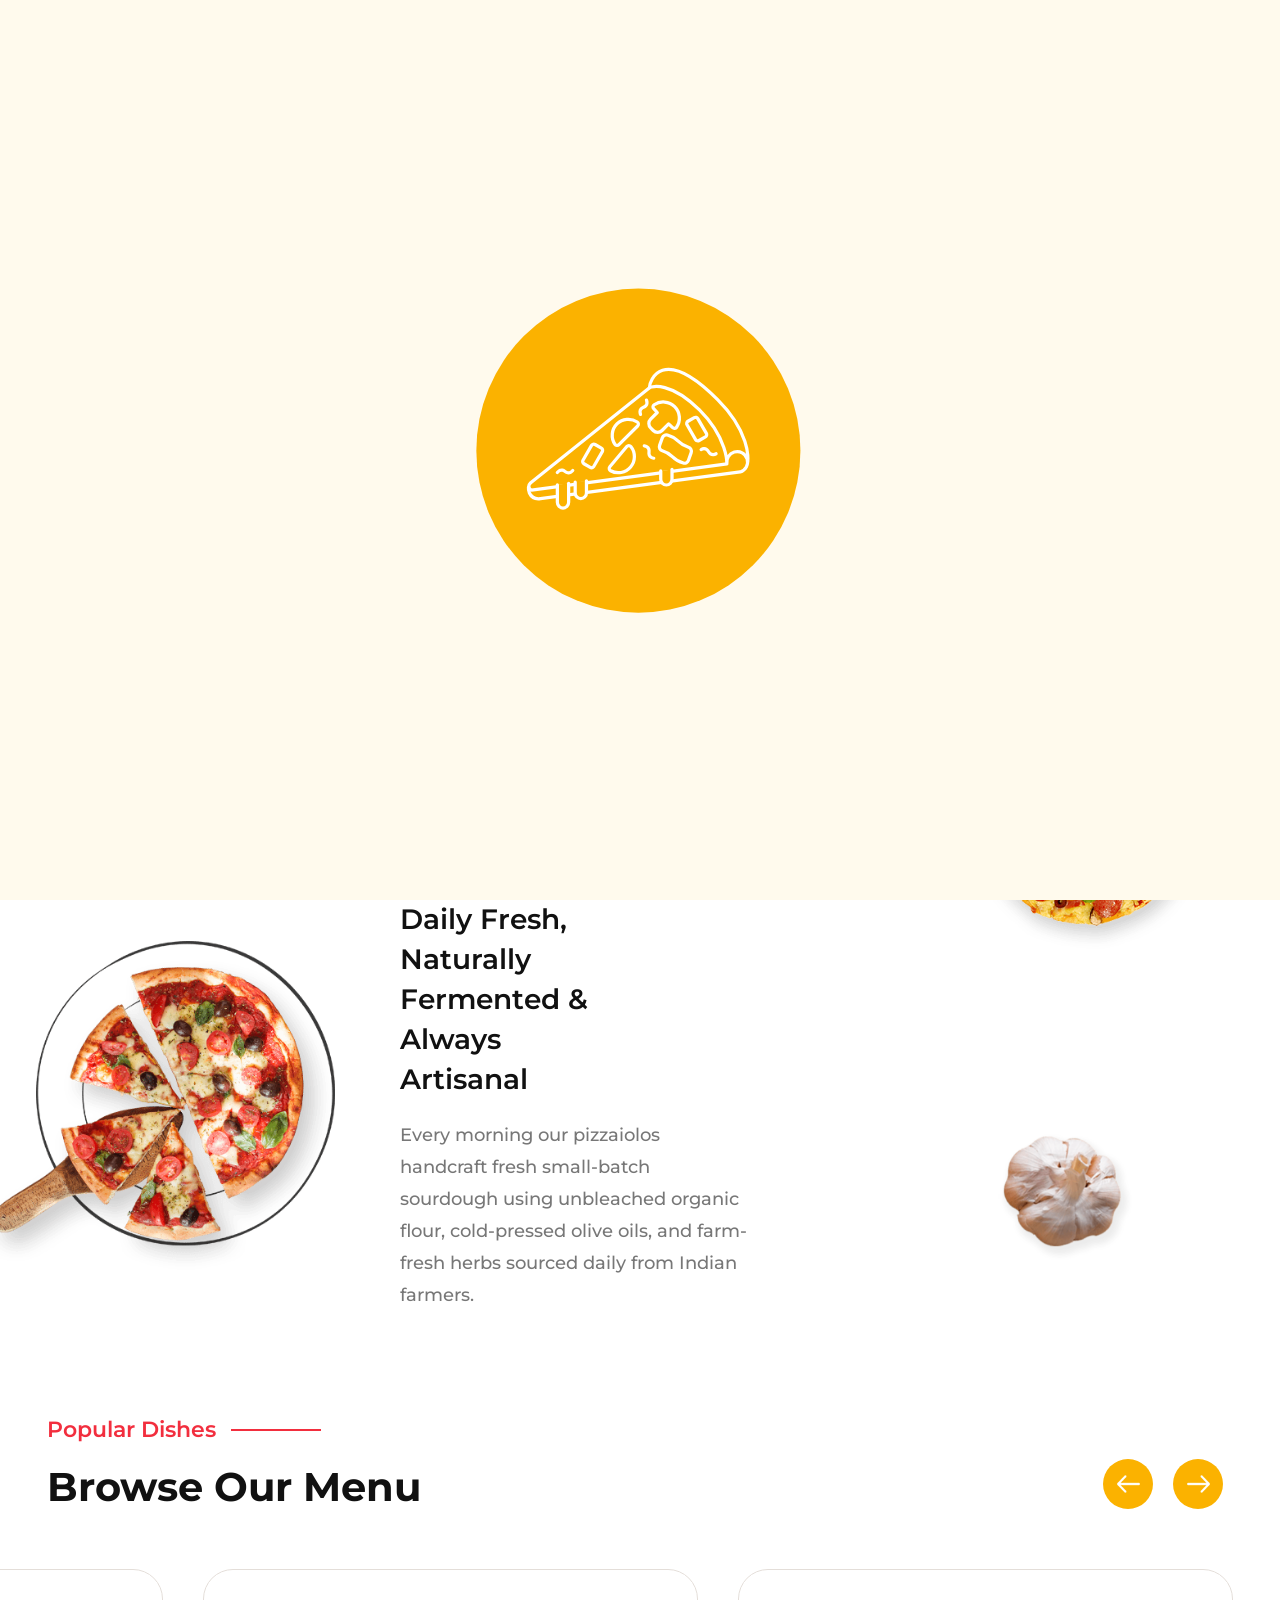
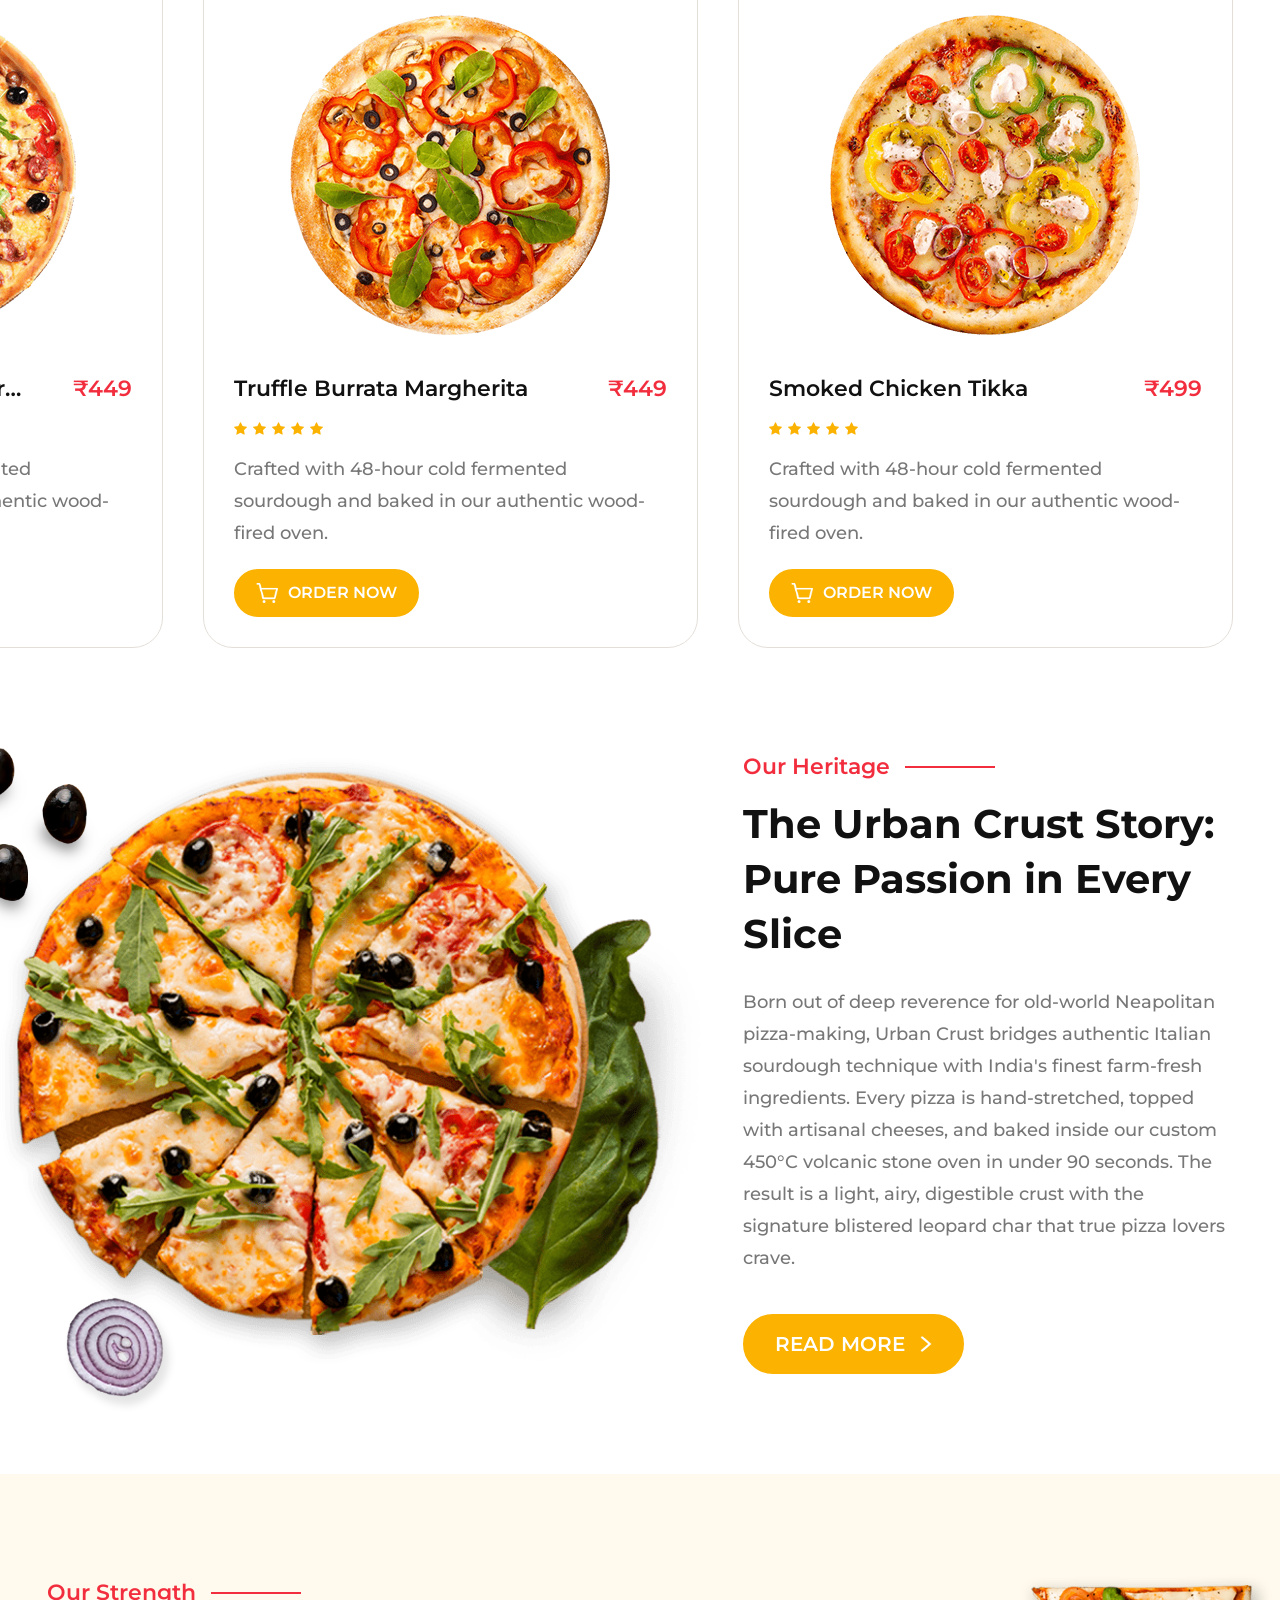
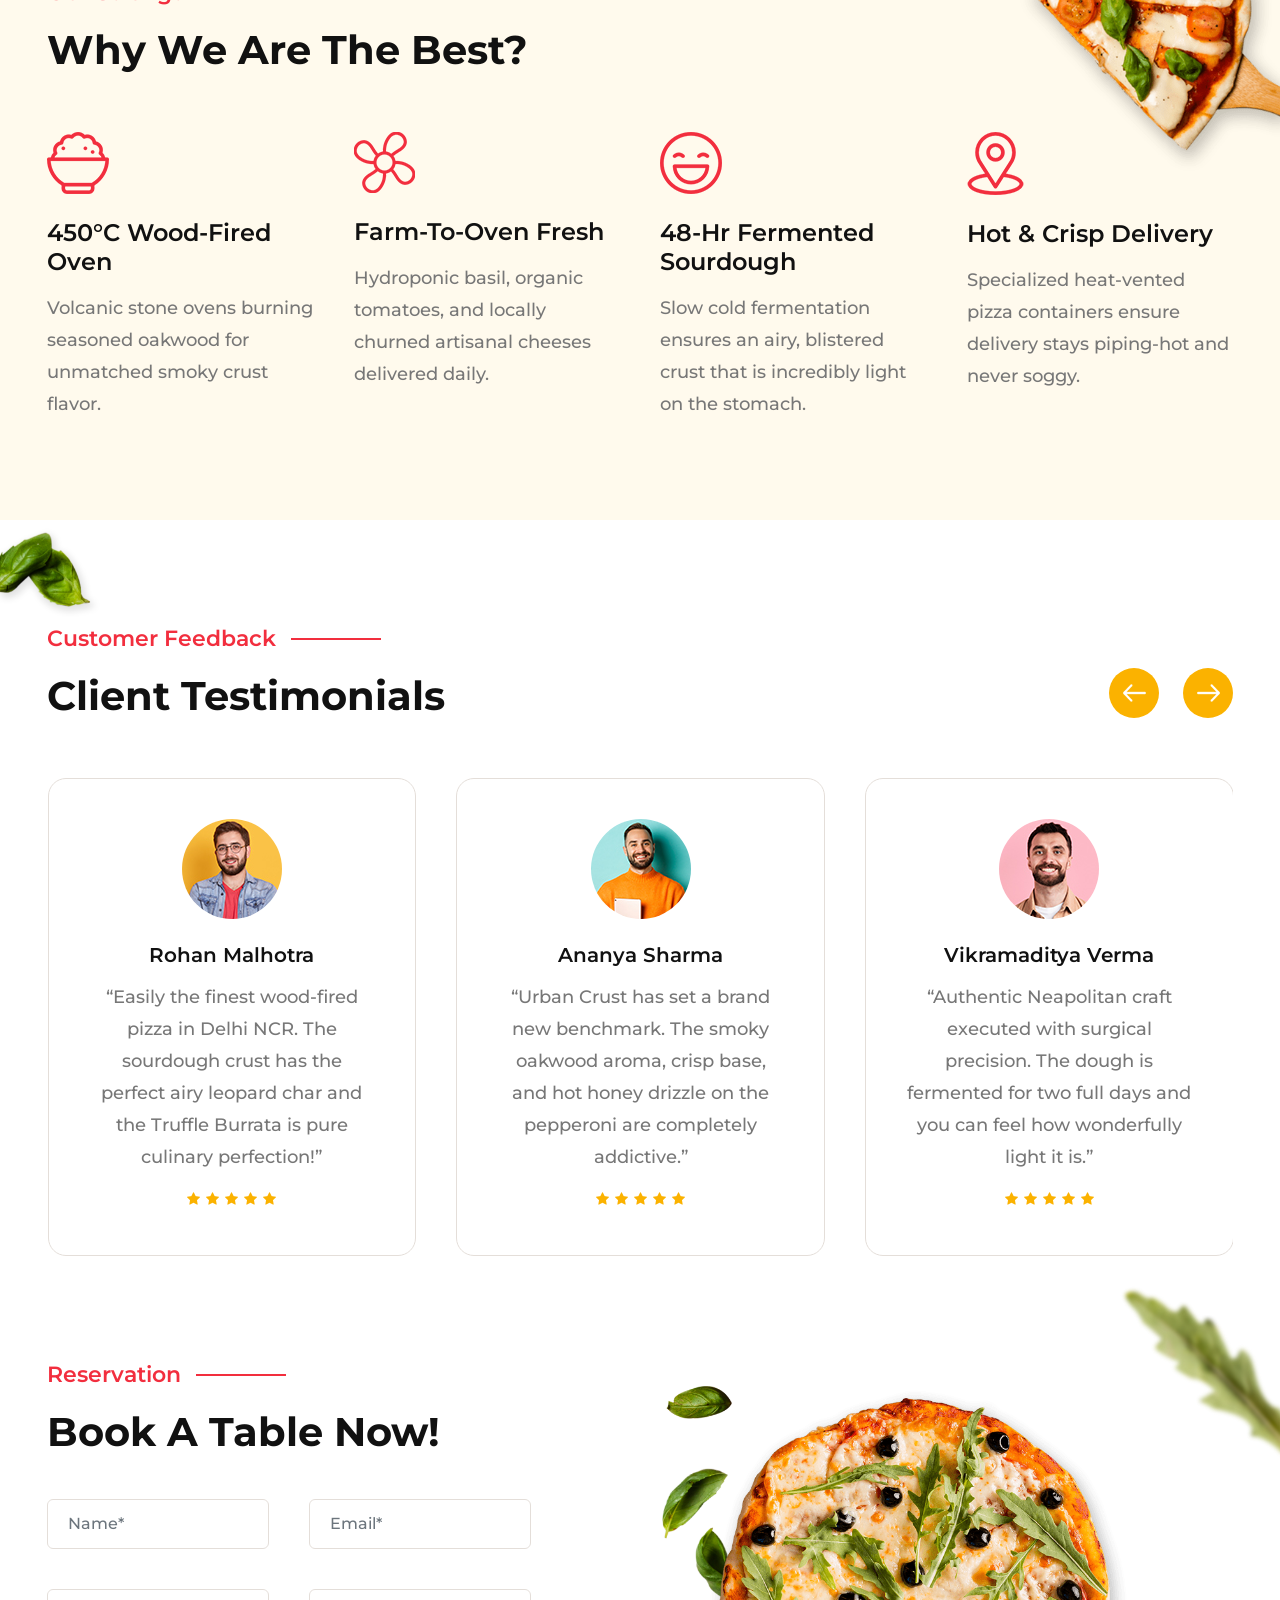
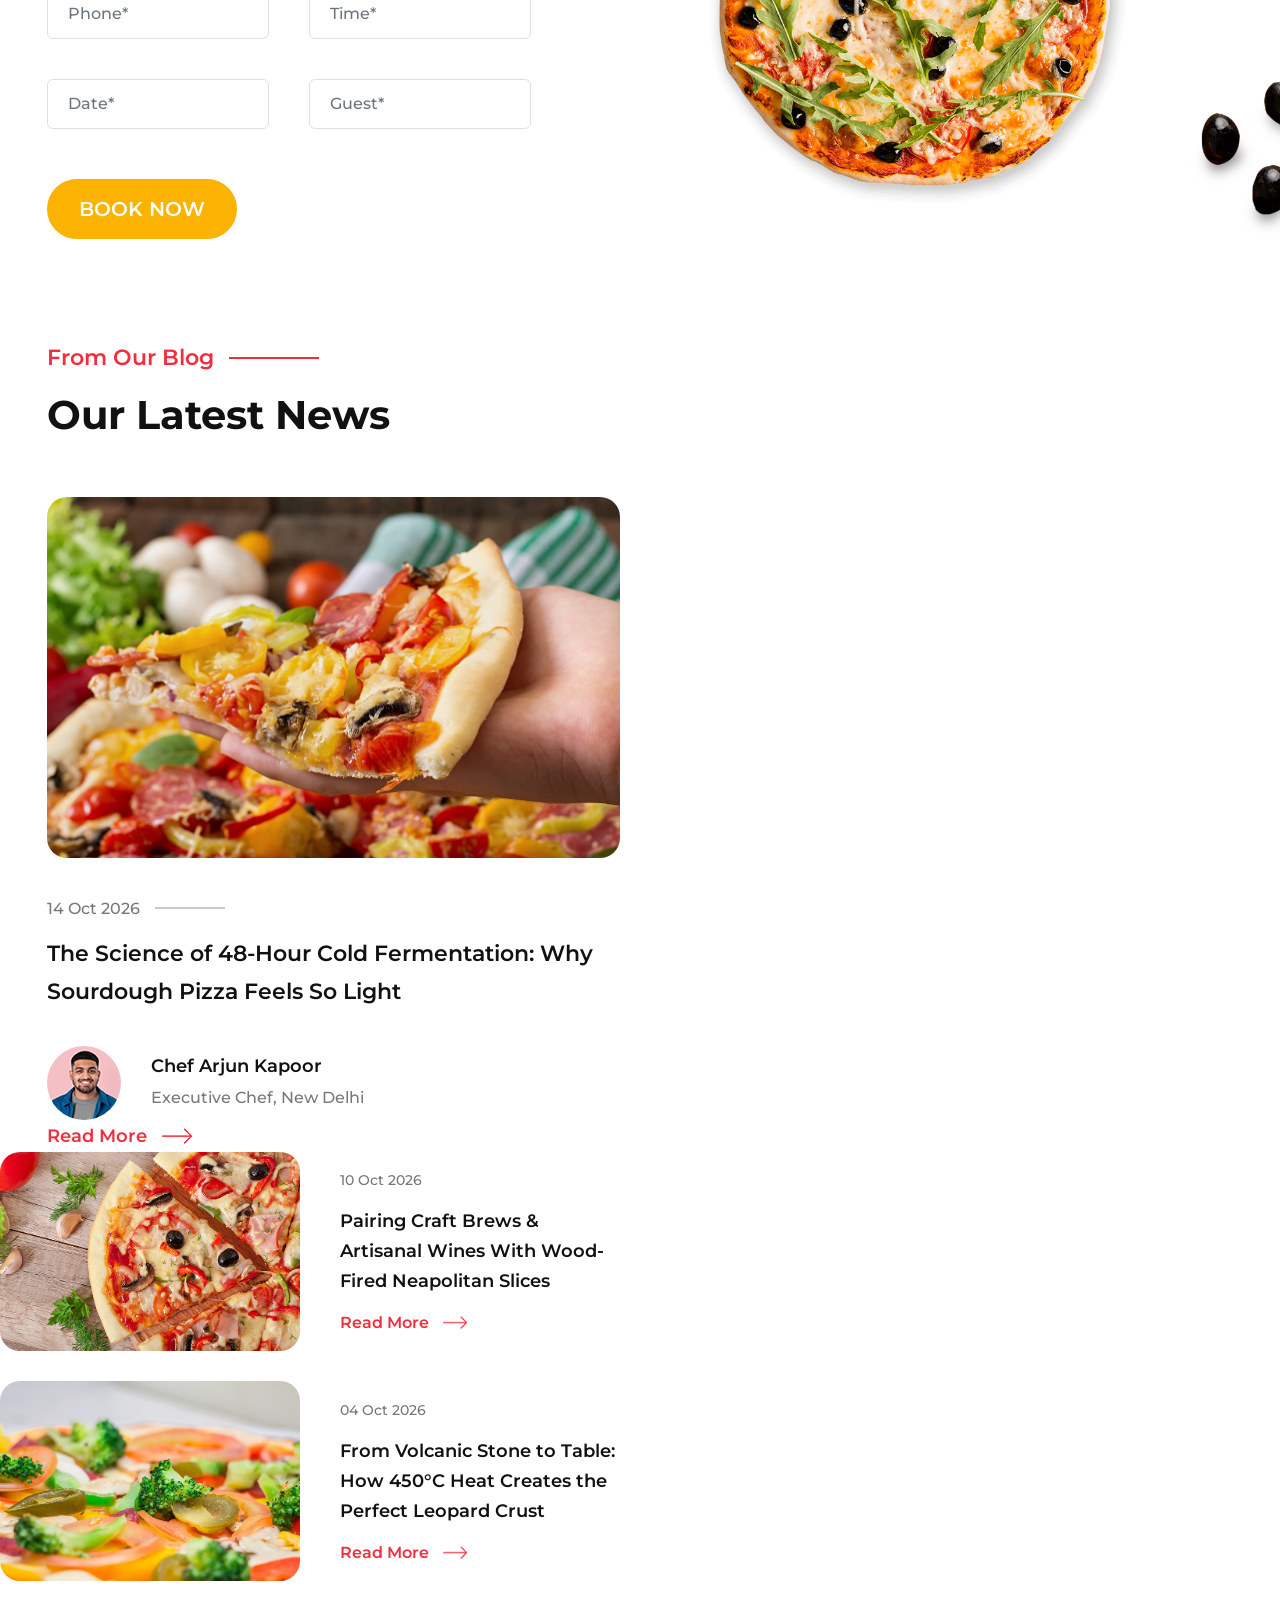
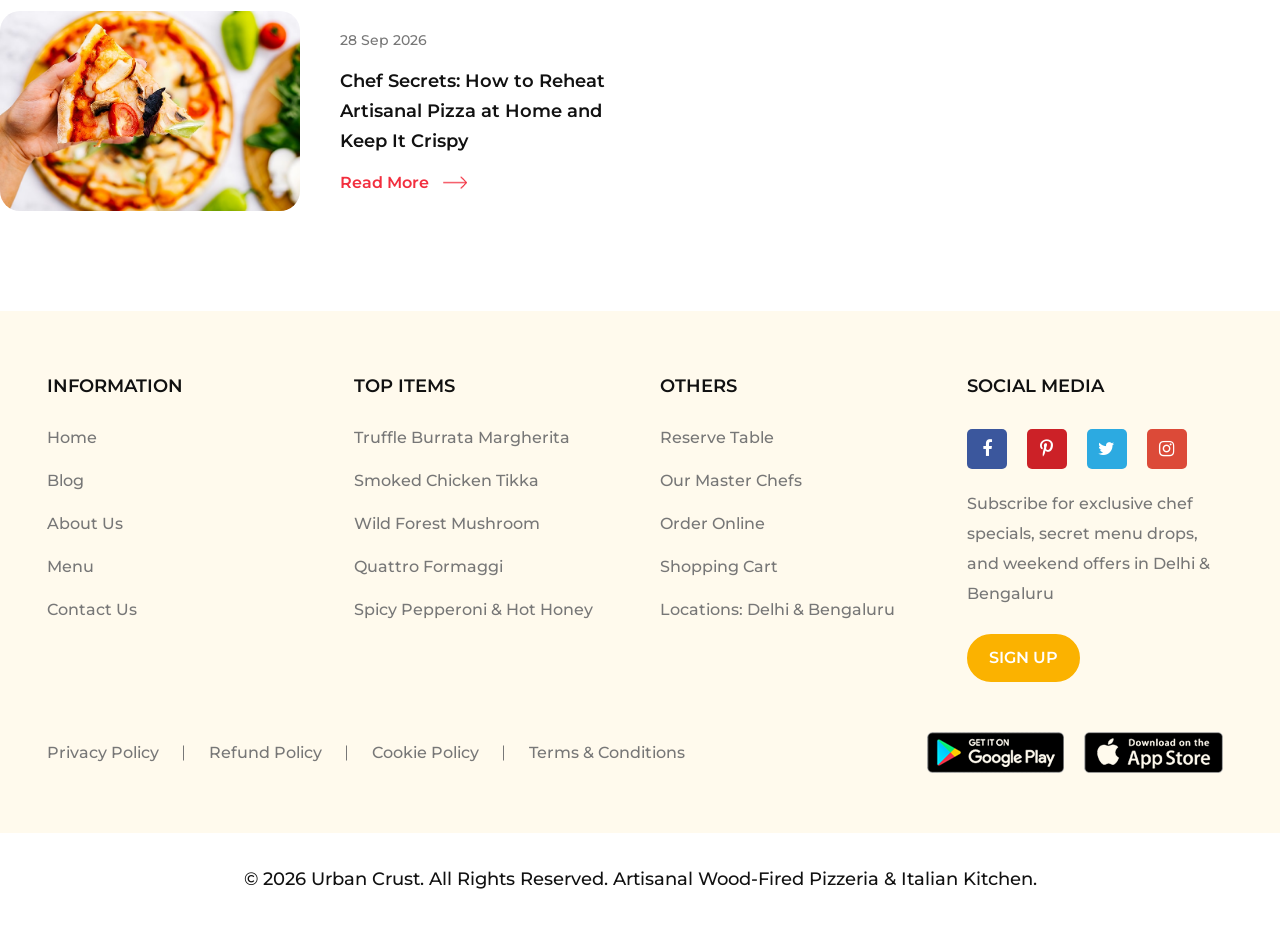
==== index.html @ 14b9aaef "first commit" ====
<!DOCTYPE html>
<html lang="en">

<head>
	<!-- Basic Page Needs -->
	<title>Urban Crust | Artisanal Wood-Fired Pizzeria & Italian Kitchen</title>
	<meta charset="utf-8">
    <meta name="viewport" content="width=device-width, initial-scale=1, maximum-scale=1">

    <!-- CSS -->
    <link type="image/x-icon" href="images/favicon.png" rel="icon">
    <link rel="stylesheet" type="text/css" href="css/font-awesome.min.css">
    <link rel="stylesheet" type="text/css" href="css/bootstrap.min.css">
    <link rel="stylesheet" type="text/css" href="css/owl.carousel.css">
	<link rel="stylesheet" type="text/css" href="css/style.css">
</head>
<body>


	<!-- Preloader Start -->
	<div id="preloader" class="preloader">
		<div class="preloader-box">
			<img src="images/preloader.svg" alt="preloader">
		</div>
	</div>
	<!-- Preloader End -->


	<!-- Header Start -->
	<header>
		<div class="header-vacter">
			<img src="images/header-img.png" alt="Vacter Image">
		</div>
		<div class="container-big">
			<div class="header-inner">
				<div class="row align-items-center">
					<div class="col-xl-3 col-lg-3 col-md-3 col-5">
						<div class="header-logo">
							<a href="index.html"><img src="images/logo.png" alt="Urban Crust Logo"></a>
						</div>
					</div>
					<div class="col-xl-9 col-lg-9 col-md-9 col-7">
						<div class="main-menu">
							<div class="menu-toggle">
		                        <span></span>
		                    </div>
							<div class="menu">
								<div class="sidemenu-header">
									<div class="sidemenu-logo">
										<img src="images/logo.png" alt="Urban Crust Logo">
									</div>
									<div class="sidemenu-close">
										<span></span>
									</div>
								</div>
								<ul>
									<li class="active"><a href="index.html">Home</a></li>
									<li>
										<span class="opener"></span>
										<a href="javascript:void(0)">Shop</a>
										<ul class="dropdown-content">
											<li><a href="shop-list.html">Shop List</a></li>
											<li><a href="shop-detail.html">Shop Detail</a></li>
											<li><a href="cart.html">Cart</a></li>
											<li><a href="checkout.html">Checkout</a></li>
										</ul>
									</li>
									<li>
										<span class="opener"></span>
										<a href="javascript:void(0)">Pages</a>
										<ul class="dropdown-content">
											<li><a href="about.html">About Us</a></li>
											<li><a href="our-menu.html">Our Menu</a></li>
											<li><a href="our-team.html">Our Team</a></li>
											<li><a href="book-now.html">Book Now</a></li>
											<li><a href="404.html">404 Page</a></li>
										</ul>
									</li>
									<li>
										<span class="opener"></span>
										<a href="javascript:void(0)">Blog</a>
										<ul class="dropdown-content">
											<li><a href="blog-right.html">Blog Right</a></li>
											<li><a href="blog-left.html">Blog Left</a></li>
											<li><a href="blog-detail.html">Blog Detail</a></li>
										</ul>
									</li>
									<li><a href="contact-us.html">Contact</a></li>
								</ul>
							</div>
							<div class="icon-menu">
								<ul>
									<li class="search">
										<a href="javascript:void(0)">
											<img src="images/search-icon.png" class="normal-icon" alt="Search Icon">
											<img src="images/search-icon-2.png" class="hover-icon" alt="Search Icon">
										</a>
									</li>
									<li class="cart-slide position-r">
										<a href="javascript:void(0)">
											<img src="images/cart-icon.png" class="normal-icon" alt="Cart Icon">
											<img src="images/cart-icon-2.png" class="hover-icon" alt="Cart Icon">
											<span class="cart-count">0</span>
										</a>
									</li>
								</ul>
							</div>
						</div>
					</div>
				</div>
			</div>
		</div>
	</header>
	<!-- Header End -->


	<!-- Start Of Main Div -->
	<main class="main">

		<!-- Start Of Home Banner -->
		<section class="home-banner left-padding overflow-h">
			<div class="black-jamun wow fadeInLeft animation-delay-5">
				<img src="images/black-jamun.png" alt="Vacter Image">
			</div>
			<div class="home-onion wow fadeInUp animation-delay-5">
				<img src="images/onion.png" alt="Vacter Image">
			</div>
			<div class="row align-items-center">
				<div class="col-xl-5 col-lg-6 col-md-6 home-left-content wow fadeInLeft">
					<div class="home-banner-content">
						<h1 class="home-banner-title">Handmade, With an Extra Pinch of <span>Love</span></h1>
						<div class="home-banner-desc">
							<p>Authentic 48-hour fermented sourdough, San Marzano tomatoes, and artisanal fior di latte mozzarella fired to blistered perfection in our 450°C wood stone oven.</p>
						</div>
						<a href="shop-list.html" class="btn-ct btn-large"><img src="images/cart-icon-white.png" alt="Cart Icon"> Order Now</a>
					</div>
				</div>
				<div class="col-xl-7 col-lg-6 col-md-6 home-right-img">
					<div class="home-banner-img">
						<div class="home-img wow fadeInRight animation-delay-5">
							<div class="home-img-1">
								<img src="images/banner-img.png" alt="banner-img">
							</div>
							<div class="home-leaf">
								<img src="images/home-leaf.png" alt="home-leaf">
							</div>
						</div>
						<div class="home-img-bottom wow fadeInUp animation-delay-5">
							<img src="images/banner-img-bottom.png" alt="banner-img-bottom">
						</div>
						<div class="slider-round-box wow fadeInRight">
							<div class="slider-round">
								<span class="slider-round-line"></span>
								<div class="buy-one-get">
									<img src="images/buy-one-get.png" alt="Vacter Image">
								</div>
							</div>
						</div>
					</div>
				</div>
			</div>
		</section>
		<!-- End Of Home Banner -->


		<!-- Start Of Daily Fresh -->
		<section class="daily-fresh mb-150 overflow-h">
			<div class="daily-fresh-inner">
				<div class="fresh-img wow fadeInLeft">
					<img src="images/daily-fresh.png" alt="Daily Fresh">
				</div>
				<div class="fresh-content wow fadeInUp">
					<h3 class="title">Daily Fresh, Naturally Fermented & Always Artisanal</h3>
					<div class="fresh-des">
						<p>Every morning our pizzaiolos handcraft fresh small-batch sourdough using unbleached organic flour, cold-pressed olive oils, and farm-fresh herbs sourced daily from Indian farmers.</p>
					</div>
				</div>
			</div>
			<div class="daily-fresh-vacter wow fadeInUp animation-delay-5">
				<img src="images/daily-fresh-vacter.png" alt="Vacter icon">
			</div>
		</section>
		<!-- End Of Daily Fresh -->


		<!-- Start Of Our Menu -->
		<section class="our-menu position-r mb-150">
			<div class="our-menu-vacter wow fadeInRight">
				<img src="images/tamato.png" alt="Vacter Image">
			</div>
			<div class="container">
				<div class="section-heading wow fadeInLeft">
					<h5 class="sub-title">Popular Dishes</h5>
					<h2>Browse Our Menu</h2>
				</div>
			</div>
			<div class="wow fadeInLeft">
				<div class="our-menu-content right-padding">
					<div class="menu-slider owl-carousel">
						<div class="menu-item-box rotate-img">
							<div class="menu-item-img">
								<a href="shop-detail.html"><img src="images/pizza-4.png" alt="Menu Image"></a>
							</div>
							<div class="menu-item-info">
								<div class="menu-item-head">
									<div class="menu-item-title">
										<h5><a href="shop-detail.html">Wild Forest Mushroom & Truffle</a></h5>
									</div>
									<div class="menu-item-price">
										<span>₹449</span>
									</div>
								</div>
								<div class="item-rating">
									<ul>
										<li><i class="fa fa-star" aria-hidden="true"></i></li>
										<li><i class="fa fa-star" aria-hidden="true"></i></li>
										<li><i class="fa fa-star" aria-hidden="true"></i></li>
										<li><i class="fa fa-star" aria-hidden="true"></i></li>
										<li><i class="fa fa-star" aria-hidden="true"></i></li>
									</ul>
								</div>
								<div class="menu-item-des">
									<p>Crafted with 48-hour cold fermented sourdough and baked in our authentic wood-fired oven. </p>
								</div>
								<div class="menu-item-order">
									<a href="shop-detail.html" class="btn-ct btn-small"><img src="images/cart-icon-white.png" alt="Cart Icon"> Order Now</a>
								</div>
							</div>
						</div>
						<div class="menu-item-box rotate-img">
							<div class="menu-item-img">
								<a href="shop-detail.html"><img src="images/pizza-1.png" alt="Menu Image"></a>
							</div>
							<div class="menu-item-info">
								<div class="menu-item-head">
									<div class="menu-item-title">
										<h5><a href="shop-detail.html">Truffle Burrata Margherita</a></h5>
									</div>
									<div class="menu-item-price">
										<span>₹449</span>
									</div>
								</div>
								<div class="item-rating">
									<ul>
										<li><i class="fa fa-star" aria-hidden="true"></i></li>
										<li><i class="fa fa-star" aria-hidden="true"></i></li>
										<li><i class="fa fa-star" aria-hidden="true"></i></li>
										<li><i class="fa fa-star" aria-hidden="true"></i></li>
										<li><i class="fa fa-star" aria-hidden="true"></i></li>
									</ul>
								</div>
								<div class="menu-item-des">
									<p>Crafted with 48-hour cold fermented sourdough and baked in our authentic wood-fired oven. </p>
								</div>
								<div class="menu-item-order">
									<a href="shop-detail.html" class="btn-ct btn-small"><img src="images/cart-icon-white.png" alt="Cart Icon"> Order Now</a>
								</div>
							</div>
						</div>
						<div class="menu-item-box rotate-img">
							<div class="menu-item-img">
								<a href="shop-detail.html"><img src="images/pizza-2.png" alt="Menu Image"></a>
							</div>
							<div class="menu-item-info">
								<div class="menu-item-head">
									<div class="menu-item-title">
										<h5><a href="shop-detail.html">Smoked Chicken Tikka</a></h5>
									</div>
									<div class="menu-item-price">
										<span>₹499</span>
									</div>
								</div>
								<div class="item-rating">
									<ul>
										<li><i class="fa fa-star" aria-hidden="true"></i></li>
										<li><i class="fa fa-star" aria-hidden="true"></i></li>
										<li><i class="fa fa-star" aria-hidden="true"></i></li>
										<li><i class="fa fa-star" aria-hidden="true"></i></li>
										<li><i class="fa fa-star" aria-hidden="true"></i></li>
									</ul>
								</div>
								<div class="menu-item-des">
									<p>Crafted with 48-hour cold fermented sourdough and baked in our authentic wood-fired oven. </p>
								</div>
								<div class="menu-item-order">
									<a href="shop-detail.html" class="btn-ct btn-small"><img src="images/cart-icon-white.png" alt="Cart Icon"> Order Now</a>
								</div>
							</div>
						</div>
						<div class="menu-item-box rotate-img">
							<div class="menu-item-img">
								<a href="shop-detail.html"><img src="images/pizza-3.png" alt="Menu Image"></a>
							</div>
							<div class="menu-item-info">
								<div class="menu-item-head">
									<div class="menu-item-title">
										<h5><a href="shop-detail.html">Wild Forest Mushroom & Truffle</a></h5>
									</div>
									<div class="menu-item-price">
										<span>₹479</span>
									</div>
								</div>
								<div class="item-rating">
									<ul>
										<li><i class="fa fa-star" aria-hidden="true"></i></li>
										<li><i class="fa fa-star" aria-hidden="true"></i></li>
										<li><i class="fa fa-star" aria-hidden="true"></i></li>
										<li><i class="fa fa-star" aria-hidden="true"></i></li>
										<li><i class="fa fa-star" aria-hidden="true"></i></li>
									</ul>
								</div>
								<div class="menu-item-des">
									<p>Crafted with 48-hour cold fermented sourdough and baked in our authentic wood-fired oven. </p>
								</div>
								<div class="menu-item-order">
									<a href="shop-detail.html" class="btn-ct btn-small"><img src="images/cart-icon-white.png" alt="Cart Icon"> Order Now</a>
								</div>
							</div>
						</div>
						<div class="menu-item-box rotate-img">
							<div class="menu-item-img">
								<a href="shop-detail.html"><img src="images/pizza-4.png" alt="Menu Image"></a>
							</div>
							<div class="menu-item-info">
								<div class="menu-item-head">
									<div class="menu-item-title">
										<h5><a href="shop-detail.html">Wild Forest Mushroom & Truffle</a></h5>
									</div>
									<div class="menu-item-price">
										<span>₹449</span>
									</div>
								</div>
								<div class="item-rating">
									<ul>
										<li><i class="fa fa-star" aria-hidden="true"></i></li>
										<li><i class="fa fa-star" aria-hidden="true"></i></li>
										<li><i class="fa fa-star" aria-hidden="true"></i></li>
										<li><i class="fa fa-star" aria-hidden="true"></i></li>
										<li><i class="fa fa-star" aria-hidden="true"></i></li>
									</ul>
								</div>
								<div class="menu-item-des">
									<p>Crafted with 48-hour cold fermented sourdough and baked in our authentic wood-fired oven. </p>
								</div>
								<div class="menu-item-order">
									<a href="shop-detail.html" class="btn-ct btn-small"><img src="images/cart-icon-white.png" alt="Cart Icon"> Order Now</a>
								</div>
							</div>
						</div>
						<div class="menu-item-box rotate-img">
							<div class="menu-item-img">
								<a href="shop-detail.html"><img src="images/pizza-1.png" alt="Menu Image"></a>
							</div>
							<div class="menu-item-info">
								<div class="menu-item-head">
									<div class="menu-item-title">
										<h5><a href="shop-detail.html">Truffle Burrata Margherita</a></h5>
									</div>
									<div class="menu-item-price">
										<span>₹449</span>
									</div>
								</div>
								<div class="item-rating">
									<ul>
										<li><i class="fa fa-star" aria-hidden="true"></i></li>
										<li><i class="fa fa-star" aria-hidden="true"></i></li>
										<li><i class="fa fa-star" aria-hidden="true"></i></li>
										<li><i class="fa fa-star" aria-hidden="true"></i></li>
										<li><i class="fa fa-star" aria-hidden="true"></i></li>
									</ul>
								</div>
								<div class="menu-item-des">
									<p>Crafted with 48-hour cold fermented sourdough and baked in our authentic wood-fired oven. </p>
								</div>
								<div class="menu-item-order">
									<a href="shop-detail.html" class="btn-ct btn-small"><img src="images/cart-icon-white.png" alt="Cart Icon"> Order Now</a>
								</div>
							</div>
						</div>
						<div class="menu-item-box rotate-img">
							<div class="menu-item-img">
								<a href="shop-detail.html"><img src="images/pizza-2.png" alt="Menu Image"></a>
							</div>
							<div class="menu-item-info">
								<div class="menu-item-head">
									<div class="menu-item-title">
										<h5><a href="shop-detail.html">Smoked Chicken Tikka</a></h5>
									</div>
									<div class="menu-item-price">
										<span>₹499</span>
									</div>
								</div>
								<div class="item-rating">
									<ul>
										<li><i class="fa fa-star" aria-hidden="true"></i></li>
										<li><i class="fa fa-star" aria-hidden="true"></i></li>
										<li><i class="fa fa-star" aria-hidden="true"></i></li>
										<li><i class="fa fa-star" aria-hidden="true"></i></li>
										<li><i class="fa fa-star" aria-hidden="true"></i></li>
									</ul>
								</div>
								<div class="menu-item-des">
									<p>Crafted with 48-hour cold fermented sourdough and baked in our authentic wood-fired oven. </p>
								</div>
								<div class="menu-item-order">
									<a href="shop-detail.html" class="btn-ct btn-small"><img src="images/cart-icon-white.png" alt="Cart Icon"> Order Now</a>
								</div>
							</div>
						</div>
						<div class="menu-item-box rotate-img">
							<div class="menu-item-img">
								<a href="shop-detail.html"><img src="images/pizza-3.png" alt="Menu Image"></a>
							</div>
							<div class="menu-item-info">
								<div class="menu-item-head">
									<div class="menu-item-title">
										<h5><a href="shop-detail.html">Wild Forest Mushroom & Truffle</a></h5>
									</div>
									<div class="menu-item-price">
										<span>₹479</span>
									</div>
								</div>
								<div class="item-rating">
									<ul>
										<li><i class="fa fa-star" aria-hidden="true"></i></li>
										<li><i class="fa fa-star" aria-hidden="true"></i></li>
										<li><i class="fa fa-star" aria-hidden="true"></i></li>
										<li><i class="fa fa-star" aria-hidden="true"></i></li>
										<li><i class="fa fa-star" aria-hidden="true"></i></li>
									</ul>
								</div>
								<div class="menu-item-des">
									<p>Crafted with 48-hour cold fermented sourdough and baked in our authentic wood-fired oven. </p>
								</div>
								<div class="menu-item-order">
									<a href="shop-detail.html" class="btn-ct btn-small"><img src="images/cart-icon-white.png" alt="Cart Icon"> Order Now</a>
								</div>
							</div>
						</div>
					</div>
				</div>
			</div>
		</section>
		<!-- End Of Our Menu -->


		<!-- Start Of Our Story -->
		<section class="our-story right-padding position-r mb-150 overflow-h">
			<div class="black-jamun wow fadeInLeft animation-delay-5">
				<img src="images/black-jamun.png" alt="Vacter Image">
			</div>
			<div class="story-onion wow fadeInUp">
				<img src="images/onion.png" alt="Vacter Image">
			</div>
			<div class="our-story-inner">
				<div class="row align-items-center">
					<div class="col-xl-7 col-lg-7 col-md-12 wow fadeInLeft order-md_2">
						<div class="story-img text-center">
							<img src="images/our-story.png" alt="Our Story">
						</div>
					</div>
					<div class="col-xl-5 col-lg-5 col-md-12 wow fadeInRight order-md_1">
						<div class="section-heading section-heading-right">
							<h5 class="sub-title">Our Heritage</h5>
							<h2>The Urban Crust Story: Pure Passion in Every Slice</h2>
						</div>
						<div class="story-content md-mb-40">
							<div class="our-story-desc">
								<p>Born out of deep reverence for old-world Neapolitan pizza-making, Urban Crust bridges authentic Italian sourdough technique with India's finest farm-fresh ingredients. Every pizza is hand-stretched, topped with artisanal cheeses, and baked inside our custom 450°C volcanic stone oven in under 90 seconds. The result is a light, airy, digestible crust with the signature blistered leopard char that true pizza lovers crave.</p>
							</div>
							<a href="about.html" class="btn-ct right-arrow">Read More <img src="images/right.png" alt="right icon"></a>
						</div>
					</div>
				</div>
			</div>
		</section>
		<!-- End Of Our Story -->


		<!-- Start Of Our Strength -->
		<section class="our-strength position-r pt-150 pb-120 mb-150 bg-yellow overflow-h">
			<div class="strength-vacter wow fadeInRight animation-delay-5">
				<img src="images/strength-vacter.png" alt="Vacter Image">
			</div>
			<div class="container">
				<div class="section-heading wow fadeInUp">
					<h5 class="sub-title">Our Strength</h5>
					<h2>Why We Are The Best?</h2>
				</div>
				<div class="row">
					<div class="col-xl-3 col-lg-6 col-md-6 strength-box wow fadeInUp">
						<div class="strength-icon">
							<img src="images/all-kinds-of-foods.png" alt="All kinds of Foods">
						</div>
						<div class="strength-content">
							<h4 class="strength-title">450°C Wood-Fired Oven</h4>
							<p>Volcanic stone ovens burning seasoned oakwood for unmatched smoky crust flavor.</p>
						</div>
					</div>
					<div class="col-xl-3 col-lg-6 col-md-6 strength-box wow fadeInUp">
						<div class="strength-icon">
							<img src="images/fresh-foods.png" alt="Fresh Foods">
						</div>
						<div class="strength-content">
							<h4 class="strength-title">Farm-To-Oven Fresh</h4>
							<p>Hydroponic basil, organic tomatoes, and locally churned artisanal cheeses delivered daily.</p>
						</div>
					</div>
					<div class="col-xl-3 col-lg-6 col-md-6 strength-box wow fadeInUp">
						<div class="strength-icon">
							<img src="images/best-taste.png" alt="Best Taste">
						</div>
						<div class="strength-content">
							<h4 class="strength-title">48-Hr Fermented Sourdough</h4>
							<p>Slow cold fermentation ensures an airy, blistered crust that is incredibly light on the stomach.</p>
						</div>
					</div>
					<div class="col-xl-3 col-lg-6 col-md-6 strength-box wow fadeInUp">
						<div class="strength-icon">
							<img src="images/on-time-delivery.png" alt="On Time Delivery">
						</div>
						<div class="strength-content">
							<h4 class="strength-title">Hot & Crisp Delivery</h4>
							<p>Specialized heat-vented pizza containers ensure delivery stays piping-hot and never soggy.</p>
						</div>
					</div>
				</div>
			</div>
		</section>
		<!-- End Of Our Strength -->


		<!-- Start Of Feedback Part -->
		<section class="feeddback-part position-r mb-150 overflow-h">
			<div class="feeddback-vacter wow fadeInLeft animation-delay-5">
				<img src="images/leaf.png" alt="Vacter Image">
			</div>
			<div class="container">
				<div class="section-heading wow fadeInUp">
					<h5 class="sub-title">Customer Feedback</h5>
					<h2>Client Testimonials</h2>
				</div>

				<div class="testimonials-slider owl-carousel wow fadeInUp">
					<div class="testimonial-box">
						<div class="client-image">
							<img src="images/client-1.jpg" alt="Johan Doe">
						</div>
						<div class="client-info">
							<div class="client-name">Rohan Malhotra</div>
							<div class="client-desc">
								<p>“Easily the finest wood-fired pizza in Delhi NCR. The sourdough crust has the perfect airy leopard char and the Truffle Burrata is pure culinary perfection!”</p>
							</div>
							<div class="testimonial-rating">
								<ul>
									<li><i class="fa fa-star" aria-hidden="true"></i></li>
									<li><i class="fa fa-star" aria-hidden="true"></i></li>
									<li><i class="fa fa-star" aria-hidden="true"></i></li>
									<li><i class="fa fa-star" aria-hidden="true"></i></li>
									<li><i class="fa fa-star" aria-hidden="true"></i></li>
								</ul>
							</div>
						</div>
					</div>
					<div class="testimonial-box">
						<div class="client-image">
							<img src="images/client-2.jpg" alt="Alex Saanu">
						</div>
						<div class="client-info">
							<div class="client-name">Ananya Sharma</div>
							<div class="client-desc">
								<p>“Urban Crust has set a brand new benchmark. The smoky oakwood aroma, crisp base, and hot honey drizzle on the pepperoni are completely addictive.”</p>
							</div>
							<div class="testimonial-rating">
								<ul>
									<li><i class="fa fa-star" aria-hidden="true"></i></li>
									<li><i class="fa fa-star" aria-hidden="true"></i></li>
									<li><i class="fa fa-star" aria-hidden="true"></i></li>
									<li><i class="fa fa-star" aria-hidden="true"></i></li>
									<li><i class="fa fa-star" aria-hidden="true"></i></li>
								</ul>
							</div>
						</div>
					</div>
					<div class="testimonial-box">
						<div class="client-image">
							<img src="images/client-3.jpg" alt="Jona Leoner">
						</div>
						<div class="client-info">
							<div class="client-name">Vikramaditya Verma</div>
							<div class="client-desc">
								<p>“Authentic Neapolitan craft executed with surgical precision. The dough is fermented for two full days and you can feel how wonderfully light it is.”</p>
							</div>
							<div class="testimonial-rating">
								<ul>
									<li><i class="fa fa-star" aria-hidden="true"></i></li>
									<li><i class="fa fa-star" aria-hidden="true"></i></li>
									<li><i class="fa fa-star" aria-hidden="true"></i></li>
									<li><i class="fa fa-star" aria-hidden="true"></i></li>
									<li><i class="fa fa-star" aria-hidden="true"></i></li>
								</ul>
							</div>
						</div>
					</div>
					<div class="testimonial-box">
						<div class="client-image">
							<img src="images/client-4.jpg" alt="Takar Bowa">
						</div>
						<div class="client-info">
							<div class="client-name">Pooja Iyer</div>
							<div class="client-desc">
								<p>“Unbelievable taste and lightning-fast delivery! We ordered six pizzas for a family reunion in Indiranagar and every single slice was devoured in minutes.”</p>
							</div>
							<div class="testimonial-rating">
								<ul>
									<li><i class="fa fa-star" aria-hidden="true"></i></li>
									<li><i class="fa fa-star" aria-hidden="true"></i></li>
									<li><i class="fa fa-star" aria-hidden="true"></i></li>
									<li><i class="fa fa-star" aria-hidden="true"></i></li>
									<li><i class="fa fa-star" aria-hidden="true"></i></li>
								</ul>
							</div>
						</div>
					</div>
					<div class="testimonial-box">
						<div class="client-image">
							<img src="images/client-1.jpg" alt="Johan Doe">
						</div>
						<div class="client-info">
							<div class="client-name">Rohan Malhotra</div>
							<div class="client-desc">
								<p>“Easily the finest wood-fired pizza in Delhi NCR. The sourdough crust has the perfect airy leopard char and the Truffle Burrata is pure culinary perfection!”</p>
							</div>
							<div class="testimonial-rating">
								<ul>
									<li><i class="fa fa-star" aria-hidden="true"></i></li>
									<li><i class="fa fa-star" aria-hidden="true"></i></li>
									<li><i class="fa fa-star" aria-hidden="true"></i></li>
									<li><i class="fa fa-star" aria-hidden="true"></i></li>
									<li><i class="fa fa-star" aria-hidden="true"></i></li>
								</ul>
							</div>
						</div>
					</div>
					<div class="testimonial-box">
						<div class="client-image">
							<img src="images/client-2.jpg" alt="Alex Saanu">
						</div>
						<div class="client-info">
							<div class="client-name">Ananya Sharma</div>
							<div class="client-desc">
								<p>“Urban Crust has set a brand new benchmark. The smoky oakwood aroma, crisp base, and hot honey drizzle on the pepperoni are completely addictive.”</p>
							</div>
							<div class="testimonial-rating">
								<ul>
									<li><i class="fa fa-star" aria-hidden="true"></i></li>
									<li><i class="fa fa-star" aria-hidden="true"></i></li>
									<li><i class="fa fa-star" aria-hidden="true"></i></li>
									<li><i class="fa fa-star" aria-hidden="true"></i></li>
									<li><i class="fa fa-star" aria-hidden="true"></i></li>
								</ul>
							</div>
						</div>
					</div>
					<div class="testimonial-box">
						<div class="client-image">
							<img src="images/client-3.jpg" alt="Jona Leoner">
						</div>
						<div class="client-info">
							<div class="client-name">Vikramaditya Verma</div>
							<div class="client-desc">
								<p>“Authentic Neapolitan craft executed with surgical precision. The dough is fermented for two full days and you can feel how wonderfully light it is.”</p>
							</div>
							<div class="testimonial-rating">
								<ul>
									<li><i class="fa fa-star" aria-hidden="true"></i></li>
									<li><i class="fa fa-star" aria-hidden="true"></i></li>
									<li><i class="fa fa-star" aria-hidden="true"></i></li>
									<li><i class="fa fa-star" aria-hidden="true"></i></li>
									<li><i class="fa fa-star" aria-hidden="true"></i></li>
								</ul>
							</div>
						</div>
					</div>
					<div class="testimonial-box">
						<div class="client-image">
							<img src="images/client-4.jpg" alt="Takar Bowa">
						</div>
						<div class="client-info">
							<div class="client-name">Pooja Iyer</div>
							<div class="client-desc">
								<p>“Unbelievable taste and lightning-fast delivery! We ordered six pizzas for a family reunion in Indiranagar and every single slice was devoured in minutes.”</p>
							</div>
							<div class="testimonial-rating">
								<ul>
									<li><i class="fa fa-star" aria-hidden="true"></i></li>
									<li><i class="fa fa-star" aria-hidden="true"></i></li>
									<li><i class="fa fa-star" aria-hidden="true"></i></li>
									<li><i class="fa fa-star" aria-hidden="true"></i></li>
									<li><i class="fa fa-star" aria-hidden="true"></i></li>
								</ul>
							</div>
						</div>
					</div>
				</div>
			</div>
		</section>
		<!-- End Of Feedback Part -->


		<!-- Start Of Reservation Part -->
		<section class="reservation-part left-padding mb-150 position-r overflow-h">
			<div class="row align-items-center">
				<div class="col-xl-5 col-lg-6 col-md-12">
					<div class="section-heading section-heading-left wow fadeInLeft">
						<h5 class="sub-title">Reservation</h5>
						<h2>Book A Table Now!</h2>
					</div>
					<form class="book-form md-mb-40 wow fadeInLeft">
						<div class="row">
							<div class="col-xl-6 col-lg-6 col-md-6">
								<div class="form-group">
									<input type="text" name="text" class="form-control" placeholder="Name*" required>
								</div>
							</div>
							<div class="col-xl-6 col-lg-6 col-md-6">
								<div class="form-group">
									<input type="text" name="text" class="form-control" placeholder="Email*" required>
								</div>
							</div>
							<div class="col-xl-6 col-lg-6 col-md-6">
								<div class="form-group">
									<input type="text" name="text" class="form-control" placeholder="Phone*" required>
								</div>
							</div>
							<div class="col-xl-6 col-lg-6 col-md-6">
								<div class="form-group">
									<input type="text" name="text" class="form-control" placeholder="Time*" required>
								</div>
							</div>
							<div class="col-xl-6 col-lg-6 col-md-6">
								<div class="form-group">
									<input type="text" name="text" class="form-control" placeholder="Date*" required>
								</div>
							</div>
							<div class="col-xl-6 col-lg-6 col-md-6">
								<div class="form-group">
									<input type="text" name="text" class="form-control" placeholder="Guest*" required>
								</div>
							</div>
							<div class="form-button">
								<button class="btn-ct">Book Now</button>
							</div>
						</div>
					</form>
				</div>
				<div class="col-xl-7 col-lg-6 col-md-12 text-center">
					<div class="reservation-pizza position-r wow fadeInRight">
						<div class="book-leaf book-leaf-1">
							<img src="images/leaf-1.png" alt="Leaf">
						</div>
						<div class="book-leaf book-leaf-2">
							<img src="images/leaf-2.png" alt="Leaf">
						</div>
						<div class="book-leaf book-leaf-3">
							<img src="images/leaf-3.png" alt="Leaf">
						</div>
						<img src="images/reservation-pizza.png" class="position-r" alt="Pizza">
					</div>
				</div>
			</div>
			<div class="book-jamun wow fadeInRight animation-delay-5">
				<img src="images/book-jamun.png" alt="Jamun">
			</div>
			<div class="book-leaf-big wow fadeInRight animation-delay-5">
				<img src="images/book-leaf.png" alt="Leaf">
			</div>
		</section>
		<!-- End Of Reservation Part -->


		<!-- Start Of Our Blog -->
		<section class="our-blog mb-150 overflow-h">
			<div class="container">
				<div class="section-heading wow fadeInUp">
					<h5 class="sub-title">From Our Blog</h5>
					<h2>Our Latest News</h2>
				</div>
				<div class="row">
					<div class="col-xl-6 col-lg-6 col-md-12">
						<div class="blog-singel-list wow fadeInLeft">
							<div class="blog-img">
								<a href="blog-detail.html"><img src="images/blog-1.jpg" alt="Blog Image"></a>
							</div>
							<div class="blog-list-content">
								<div class="blog-date"><span>14 Oct 2026</span></div>
								<h5 class="blog-title"><a href="blog-detail.html">The Science of 48-Hour Cold Fermentation: Why Sourdough Pizza Feels So Light</a></h5>
								<div class="blog-author">
									<div class="author">
										<div class="author-detail">
											<div class="author-img">
												<img src="images/blog-author.png" alt="Chef Arjun Kapoor">
											</div>
											<div class="author-name">
												<h6>Chef Arjun Kapoor</h6>
												<span class="author-location">Executive Chef, New Delhi</span>
											</div>
										</div>
									</div>
											</div>
										</div>
									</div>
									<div class="read-link">
										<a href="blog-detail.html" class="read-more">Read More <img src="images/right-arrow-red.png" alt="Right Arrow"></a>
									</div>
								</div>
							</div>
						</div>
					</div>
					<div class="col-xl-6 col-lg-6 col-md-12">
						<div class="blog-list-box wow fadeInRight">
							<div class="blog-list-row">
								<div class="row align-items-center">
									<div class="col-xl-6 col-lg-7 col-md-12">
										<div class="blog-img">
											<a href="blog-detail.html"><img src="images/blog-2.jpg" alt="Blog Image"></a>
										</div>
									</div>
									<div class="col-xl-6 col-lg-5 col-md-12">
										<div class="blog-date"><span>10 Oct 2026</span></div>
										<h6 class="blog-title"><a href="blog-detail.html">Pairing Craft Brews & Artisanal Wines With Wood-Fired Neapolitan Slices</a></h6>
										<a href="blog-detail.html" class="read-more">Read More <img src="images/right-arrow-red.png" alt="Right Arrow"></a>
									</div>
								</div>
							</div>
							<div class="blog-list-row">
								<div class="row align-items-center">
									<div class="col-xl-6 col-lg-7 col-md-12">
										<div class="blog-img">
											<a href="blog-detail.html"><img src="images/blog-3.jpg" alt="Blog Image"></a>
										</div>
									</div>
									<div class="col-xl-6 col-lg-5 col-md-12">
										<div class="blog-date"><span>04 Oct 2026</span></div>
										<h6 class="blog-title"><a href="blog-detail.html">From Volcanic Stone to Table: How 450°C Heat Creates the Perfect Leopard Crust</a></h6>
										<a href="blog-detail.html" class="read-more">Read More <img src="images/right-arrow-red.png" alt="Right Arrow"></a>
									</div>
								</div>
							</div>
							<div class="blog-list-row">
								<div class="row align-items-center">
									<div class="col-xl-6 col-lg-7 col-md-12">
										<div class="blog-img">
											<a href="blog-detail.html"><img src="images/blog-4.jpg" alt="Blog Image"></a>
										</div>
									</div>
									<div class="col-xl-6 col-lg-5 col-md-12">
										<div class="blog-date"><span>28 Sep 2026</span></div>
										<h6 class="blog-title"><a href="blog-detail.html">Chef Secrets: How to Reheat Artisanal Pizza at Home and Keep It Crispy</a></h6>
										<a href="blog-detail.html" class="read-more">Read More <img src="images/right-arrow-red.png" alt="Right Arrow"></a>
									</div>
								</div>
							</div>
						</div>
					</div>
				</div>
			</div>
		</section>
		<!-- End Of Our Blog -->

	</main>
	<!-- End Of Main Div -->


	<!-- Start Of Footer -->
	<footer>
		<div class="footer ptb-100 bg-yellow position-r overflow-h">
			<div class="footer-pattern-1 wow fadeInLeft animation-delay-5">
				<img src="images/logo.png" alt="Urban Crust Logo">
			</div>
			<div class="footer-pattern-2 wow fadeInRight animation-delay-5">
				<img src="images/footer-pattern.png" alt="footer-pattern">
			</div>
			<div class="container">
				<div class="row">
					<div class="col-xl-3 col-lg-6 col-md-6 footer-box wow fadeInUp">
						<h6 class="footer-title text-uppercase">Information</h6>
						<ul class="footer-menu">
							<li><a href="index.html">Home</a></li>
							<li><a href="blog-left.html">Blog</a></li>
							<li><a href="about.html">About Us</a></li>
							<li><a href="our-menu.html">Menu</a></li>
							<li><a href="contact-us.html">Contact Us</a></li>
						</ul>
					</div>
					<div class="col-xl-3 col-lg-6 col-md-6 footer-box wow fadeInUp">
						<h6 class="footer-title text-uppercase">Top Items</h6>
						<ul class="footer-menu">
							<li><a href="shop-list.html">Truffle Burrata Margherita</a></li>
							<li><a href="shop-list.html">Smoked Chicken Tikka</a></li>
							<li><a href="shop-list.html">Wild Forest Mushroom</a></li>
							<li><a href="shop-list.html">Quattro Formaggi</a></li>
							<li><a href="shop-list.html">Spicy Pepperoni & Hot Honey</a></li>
						</ul>
					</div>
					<div class="col-xl-3 col-lg-6 col-md-6 footer-box wow fadeInUp">
						<h6 class="footer-title text-uppercase">Others</h6>
						<ul class="footer-menu">
							<li><a href="book-now.html">Reserve Table</a></li>
							<li><a href="our-team.html">Our Master Chefs</a></li>
							<li><a href="shop-list.html">Order Online</a></li>
							<li><a href="cart.html">Shopping Cart</a></li>
							<li><a href="contact-us.html">Locations: Delhi & Bengaluru</a></li>
						</ul>
					</div>
					<div class="col-xl-3 col-lg-6 col-md-6 footer-box wow fadeInUp">
						<h6 class="footer-title text-uppercase">Social Media</h6>
						<ul class="footer-social">
							<li><a href="#" class="facebook"><i class="fa fa-facebook" aria-hidden="true"></i></a></li>
							<li><a href="#" class="pinterest"><i class="fa fa-pinterest-p" aria-hidden="true"></i></a></li>
							<li><a href="#" class="twitter"><i class="fa fa-twitter" aria-hidden="true"></i></a></li>
							<li><a href="#" class="instagram"><i class="fa fa-instagram" aria-hidden="true"></i></a></li>
						</ul>
						<div class="footer-offers-text">
							<p>Subscribe for exclusive chef specials, secret menu drops, and weekend offers in Delhi & Bengaluru</p>
						</div>
						<div class="footer-sign-up">
							<a href="#" class="btn-ct btn-small">Sign Up</a>
						</div>
					</div>
					<div class="col-xl-12 col-lg-12 col-md-12 terms-menu">
						<div class="row align-items-center">
							<div class="col-xl-8 col-lg-9 col-md-12 wow fadeInLeft">
								<ul class="policy-menu">
									<li><a href="#">Privacy Policy</a></li>
									<li><a href="#">Refund Policy</a></li>
									<li><a href="#">Cookie Policy</a></li>
									<li><a href="#">Terms & Conditions</a></li>
								</ul>
							</div>
							<div class="col-xl-4 col-lg-3 col-md-12 wow fadeInRight">
								<ul class="app-list">
									<li><a href="#"><img src="images/google-play.png" alt="Google Play"></a></li>
									<li><a href="#"><img src="images/app-stor.png" alt="App Stor"></a></li>
								</ul>
							</div>
						</div>
					</div>
				</div>
			</div>
		</div>
		<div class="copyright">
			<div class="container">
				<div class="text-center">
					<p>&#169; 2026 Urban Crust. All Rights Reserved. Artisanal Wood-Fired Pizzeria & Italian Kitchen.</p>
				</div>
			</div>
		</div>
	</footer>
	<!-- End Of Footer -->


	<!-- Start Of Search Popup -->
	<div class="search-popup">
		<div class="search-overlay"></div>
		<div class="search-form">
			<button class="close"></button>
			<form>
				<input type="text" name="search" placeholder="What are you looking for?" class="search-input">
				<button type="submit"><img src="images/search-icon-white.png" alt="Search Icon"></button>
			</form>
		</div>
	</div>
	<!-- End Of Search Popup -->
	

	<!-- Start Of Cart Drawer -->
	<div class="cart-drawer">
		<div class="bg-overlay"></div>
		<div class="drawer-content">
			<div class="w-100">
				<div class="cart-header">
					<h6 class="title text-uppercase">SHOPPING CART</h6>
					<button class="close"></button>
				</div>
				<div class="cart-list">
					<div class="cart-list-inner">
						<div class="cart-item">
							<div class="item-image">
								<a href="shop-detail.html"><img src="images/pizza-1.png" alt="Item Image"></a>
							</div>
							<div class="item-detl">
								<div class="item-name">
									<a href="shop-detail.html">Truffle Burrata Margherita</a>
									<a class="item-remove" href="#"><img src="images/delete.png" alt="delete"></a>
								</div>
								<div class="item-price">
									<span>₹449</span>
								</div>
								<div class="quantity-editer">
									<div class="quantity">
									  	<button type="button" class="sub minus">-</button>
									  	<input class="count" name="quantity" type="number" value="1" min="1" max="10">
									  	<button type="button" class="add plus">+</button>
									</div>
								</div>
							</div>
						</div>
						<div class="cart-item">
							<div class="item-image">
								<a href="shop-detail.html"><img src="images/pizza-2.png" alt="Item Image"></a>
							</div>
							<div class="item-detl">
								<div class="item-name">
									<a href="shop-detail.html">Smoked Chicken Tikka</a>
									<a class="item-remove" href="#"><img src="images/delete.png" alt="delete"></a>
								</div>
								<div class="item-price">
									<span>₹499</span>
								</div>
								<div class="quantity-editer">
									<div class="quantity">
									  	<button type="button" class="sub minus">-</button>
									  	<input class="count" name="quantity" type="number" value="1" min="1" max="10">
									  	<button type="button" class="add plus">+</button>
									</div>
								</div>
							</div>
						</div>
						<div class="cart-item">
							<div class="item-image">
								<a href="shop-detail.html"><img src="images/pizza-3.png" alt="Item Image"></a>
							</div>
							<div class="item-detl">
								<div class="item-name">
									<a class="item-title" href="shop-detail.html">Wild Forest Mushroom & Truffle</a>
									<a class="item-remove" href="#"><img src="images/delete.png" alt="delete"></a>
								</div>
								<div class="item-price">
									<span>₹479</span>
								</div>
								<div class="quantity-editer">
									<div class="quantity">
									  	<button type="button" class="sub minus">-</button>
									  	<input class="count" name="quantity" type="number" value="1" min="1" max="10">
									  	<button type="button" class="add plus">+</button>
									</div>
								</div>
							</div>
						</div>
					</div>
				</div>
			</div>
			<div class="cart-footer">
				<div class="sub-total">
					<strong>Subtotal:</strong> <span class="sprice">₹1,427</span>
				</div>
				<div class="cart-footer-des">
					<p>Taxes and shipping calculated at checkout</p>
				</div>
				<div class="cart-button">
					<ul>
						<li><a href="cart.html" class="btn-ct btn-small">View Cart</a></li>
						<li><a href="checkout.html" class="btn-ct btn-small subtotal">Checkout</a></li>
					</ul>
				</div>
			</div>
		</div>
	</div>
	<!-- End Of Cart Drawer -->


	<!-- Start Of Js -->
	<script src="js/jquery-3.4.1.min.js"></script>
	<script src="js/bootstrap.min.js"></script>
	<script src="js/animation.js"></script>
	<script src="js/owl.carousel.min.js"></script>
	<script src="js/urban-crust.js"></script>
</body>

</html>
---- css/style.css ----
/*------- Font Include -------*/
@import url("https://fonts.googleapis.com/css2?family=Montserrat:wght@100;200;300;400;500;600;700;800;900&display=swap");
/*------- General Color -------*/
/*------- Social Media Color -------*/
/*------- General Style -------*/
/*------- Css Include -------*/
.wowBack {
  background: #222;
  position: relative;
  overflow: hidden;
}

.wowWrap div {
  background: #27ae60;
  display: block;
  width: 100%;
  margin: 5% 0;
  text-align: center;
  padding-top: 20%;
  padding-bottom: 20%;
}

.wowWrap {
  width: 16.66%;
  float: left;
  padding: 0 .5%;
}

.wowWrap h4 {
  position: fixed;
  z-index: 200;
  width: 100%;
  padding: 1% 0% 1% 0%;
  margin: 0;
  color: white;
  font-size: 1.35vw;
  background: rgba(22, 22, 22, 0.3);
}

.wowWrap div:first-of-type {
  margin-top: 25%;
}

/*I've assigned class wHighlight to all the animate.css classes that add elements onto the page with delay.  */
.wHighlight {
  background: #28a !important;
}

.animated {
  -webkit-animation-duration: 1s;
          animation-duration: 1s;
  -webkit-animation-fill-mode: both;
          animation-fill-mode: both;
}

.animated.infinite {
  -webkit-animation-iteration-count: infinite;
          animation-iteration-count: infinite;
}

.animated.hinge {
  -webkit-animation-duration: 2s;
          animation-duration: 2s;
}

.animated.flipOutX,
.animated.flipOutY,
.animated.bounceIn,
.animated.bounceOut {
  -webkit-animation-duration: .75s;
          animation-duration: .75s;
}

@-webkit-keyframes bounce {
  from, 20%, 53%, 80%, to {
    -webkit-animation-timing-function: cubic-bezier(0.215, 0.61, 0.355, 1);
            animation-timing-function: cubic-bezier(0.215, 0.61, 0.355, 1);
    -webkit-transform: translate3d(0, 0, 0);
            transform: translate3d(0, 0, 0);
  }
  40%, 43% {
    -webkit-animation-timing-function: cubic-bezier(0.755, 0.05, 0.855, 0.06);
            animation-timing-function: cubic-bezier(0.755, 0.05, 0.855, 0.06);
    -webkit-transform: translate3d(0, -30px, 0);
            transform: translate3d(0, -30px, 0);
  }
  70% {
    -webkit-animation-timing-function: cubic-bezier(0.755, 0.05, 0.855, 0.06);
            animation-timing-function: cubic-bezier(0.755, 0.05, 0.855, 0.06);
    -webkit-transform: translate3d(0, -15px, 0);
            transform: translate3d(0, -15px, 0);
  }
  90% {
    -webkit-transform: translate3d(0, -4px, 0);
            transform: translate3d(0, -4px, 0);
  }
}

@keyframes bounce {
  from, 20%, 53%, 80%, to {
    -webkit-animation-timing-function: cubic-bezier(0.215, 0.61, 0.355, 1);
            animation-timing-function: cubic-bezier(0.215, 0.61, 0.355, 1);
    -webkit-transform: translate3d(0, 0, 0);
            transform: translate3d(0, 0, 0);
  }
  40%, 43% {
    -webkit-animation-timing-function: cubic-bezier(0.755, 0.05, 0.855, 0.06);
            animation-timing-function: cubic-bezier(0.755, 0.05, 0.855, 0.06);
    -webkit-transform: translate3d(0, -30px, 0);
            transform: translate3d(0, -30px, 0);
  }
  70% {
    -webkit-animation-timing-function: cubic-bezier(0.755, 0.05, 0.855, 0.06);
            animation-timing-function: cubic-bezier(0.755, 0.05, 0.855, 0.06);
    -webkit-transform: translate3d(0, -15px, 0);
            transform: translate3d(0, -15px, 0);
  }
  90% {
    -webkit-transform: translate3d(0, -4px, 0);
            transform: translate3d(0, -4px, 0);
  }
}

.bounce {
  -webkit-animation-name: bounce;
          animation-name: bounce;
  -webkit-transform-origin: center bottom;
          transform-origin: center bottom;
}

@-webkit-keyframes flash {
  from, 50%, to {
    opacity: 1;
  }
  25%, 75% {
    opacity: 0;
  }
}

@keyframes flash {
  from, 50%, to {
    opacity: 1;
  }
  25%, 75% {
    opacity: 0;
  }
}

.flash {
  -webkit-animation-name: flash;
          animation-name: flash;
}

/* originally authored by Nick Pettit - https://github.com/nickpettit/glide */
@-webkit-keyframes pulse {
  from {
    -webkit-transform: scale3d(1, 1, 1);
            transform: scale3d(1, 1, 1);
  }
  50% {
    -webkit-transform: scale3d(1.05, 1.05, 1.05);
            transform: scale3d(1.05, 1.05, 1.05);
  }
  to {
    -webkit-transform: scale3d(1, 1, 1);
            transform: scale3d(1, 1, 1);
  }
}
@keyframes pulse {
  from {
    -webkit-transform: scale3d(1, 1, 1);
            transform: scale3d(1, 1, 1);
  }
  50% {
    -webkit-transform: scale3d(1.05, 1.05, 1.05);
            transform: scale3d(1.05, 1.05, 1.05);
  }
  to {
    -webkit-transform: scale3d(1, 1, 1);
            transform: scale3d(1, 1, 1);
  }
}

.pulse {
  -webkit-animation-name: pulse;
          animation-name: pulse;
}

@-webkit-keyframes rubberBand {
  from {
    -webkit-transform: scale3d(1, 1, 1);
            transform: scale3d(1, 1, 1);
  }
  30% {
    -webkit-transform: scale3d(1.25, 0.75, 1);
            transform: scale3d(1.25, 0.75, 1);
  }
  40% {
    -webkit-transform: scale3d(0.75, 1.25, 1);
            transform: scale3d(0.75, 1.25, 1);
  }
  50% {
    -webkit-transform: scale3d(1.15, 0.85, 1);
            transform: scale3d(1.15, 0.85, 1);
  }
  65% {
    -webkit-transform: scale3d(0.95, 1.05, 1);
            transform: scale3d(0.95, 1.05, 1);
  }
  75% {
    -webkit-transform: scale3d(1.05, 0.95, 1);
            transform: scale3d(1.05, 0.95, 1);
  }
  to {
    -webkit-transform: scale3d(1, 1, 1);
            transform: scale3d(1, 1, 1);
  }
}

@keyframes rubberBand {
  from {
    -webkit-transform: scale3d(1, 1, 1);
            transform: scale3d(1, 1, 1);
  }
  30% {
    -webkit-transform: scale3d(1.25, 0.75, 1);
            transform: scale3d(1.25, 0.75, 1);
  }
  40% {
    -webkit-transform: scale3d(0.75, 1.25, 1);
            transform: scale3d(0.75, 1.25, 1);
  }
  50% {
    -webkit-transform: scale3d(1.15, 0.85, 1);
            transform: scale3d(1.15, 0.85, 1);
  }
  65% {
    -webkit-transform: scale3d(0.95, 1.05, 1);
            transform: scale3d(0.95, 1.05, 1);
  }
  75% {
    -webkit-transform: scale3d(1.05, 0.95, 1);
            transform: scale3d(1.05, 0.95, 1);
  }
  to {
    -webkit-transform: scale3d(1, 1, 1);
            transform: scale3d(1, 1, 1);
  }
}

.rubberBand {
  -webkit-animation-name: rubberBand;
          animation-name: rubberBand;
}

@-webkit-keyframes shake {
  from, to {
    -webkit-transform: translate3d(0, 0, 0);
            transform: translate3d(0, 0, 0);
  }
  10%, 30%, 50%, 70%, 90% {
    -webkit-transform: translate3d(-10px, 0, 0);
            transform: translate3d(-10px, 0, 0);
  }
  20%, 40%, 60%, 80% {
    -webkit-transform: translate3d(10px, 0, 0);
            transform: translate3d(10px, 0, 0);
  }
}

@keyframes shake {
  from, to {
    -webkit-transform: translate3d(0, 0, 0);
            transform: translate3d(0, 0, 0);
  }
  10%, 30%, 50%, 70%, 90% {
    -webkit-transform: translate3d(-10px, 0, 0);
            transform: translate3d(-10px, 0, 0);
  }
  20%, 40%, 60%, 80% {
    -webkit-transform: translate3d(10px, 0, 0);
            transform: translate3d(10px, 0, 0);
  }
}

.shake {
  -webkit-animation-name: shake;
          animation-name: shake;
}

@-webkit-keyframes headShake {
  0% {
    -webkit-transform: translateX(0);
            transform: translateX(0);
  }
  6.5% {
    -webkit-transform: translateX(-6px) rotateY(-9deg);
            transform: translateX(-6px) rotateY(-9deg);
  }
  18.5% {
    -webkit-transform: translateX(5px) rotateY(7deg);
            transform: translateX(5px) rotateY(7deg);
  }
  31.5% {
    -webkit-transform: translateX(-3px) rotateY(-5deg);
            transform: translateX(-3px) rotateY(-5deg);
  }
  43.5% {
    -webkit-transform: translateX(2px) rotateY(3deg);
            transform: translateX(2px) rotateY(3deg);
  }
  50% {
    -webkit-transform: translateX(0);
            transform: translateX(0);
  }
}

@keyframes headShake {
  0% {
    -webkit-transform: translateX(0);
            transform: translateX(0);
  }
  6.5% {
    -webkit-transform: translateX(-6px) rotateY(-9deg);
            transform: translateX(-6px) rotateY(-9deg);
  }
  18.5% {
    -webkit-transform: translateX(5px) rotateY(7deg);
            transform: translateX(5px) rotateY(7deg);
  }
  31.5% {
    -webkit-transform: translateX(-3px) rotateY(-5deg);
            transform: translateX(-3px) rotateY(-5deg);
  }
  43.5% {
    -webkit-transform: translateX(2px) rotateY(3deg);
            transform: translateX(2px) rotateY(3deg);
  }
  50% {
    -webkit-transform: translateX(0);
            transform: translateX(0);
  }
}

.headShake {
  -webkit-animation-timing-function: ease-in-out;
          animation-timing-function: ease-in-out;
  -webkit-animation-name: headShake;
          animation-name: headShake;
}

@-webkit-keyframes swing {
  20% {
    -webkit-transform: rotate3d(0, 0, 1, 15deg);
            transform: rotate3d(0, 0, 1, 15deg);
  }
  40% {
    -webkit-transform: rotate3d(0, 0, 1, -10deg);
            transform: rotate3d(0, 0, 1, -10deg);
  }
  60% {
    -webkit-transform: rotate3d(0, 0, 1, 5deg);
            transform: rotate3d(0, 0, 1, 5deg);
  }
  80% {
    -webkit-transform: rotate3d(0, 0, 1, -5deg);
            transform: rotate3d(0, 0, 1, -5deg);
  }
  to {
    -webkit-transform: rotate3d(0, 0, 1, 0deg);
            transform: rotate3d(0, 0, 1, 0deg);
  }
}

@keyframes swing {
  20% {
    -webkit-transform: rotate3d(0, 0, 1, 15deg);
            transform: rotate3d(0, 0, 1, 15deg);
  }
  40% {
    -webkit-transform: rotate3d(0, 0, 1, -10deg);
            transform: rotate3d(0, 0, 1, -10deg);
  }
  60% {
    -webkit-transform: rotate3d(0, 0, 1, 5deg);
            transform: rotate3d(0, 0, 1, 5deg);
  }
  80% {
    -webkit-transform: rotate3d(0, 0, 1, -5deg);
            transform: rotate3d(0, 0, 1, -5deg);
  }
  to {
    -webkit-transform: rotate3d(0, 0, 1, 0deg);
            transform: rotate3d(0, 0, 1, 0deg);
  }
}

.swing {
  -webkit-transform-origin: top center;
          transform-origin: top center;
  -webkit-animation-name: swing;
          animation-name: swing;
}

@-webkit-keyframes tada {
  from {
    -webkit-transform: scale3d(1, 1, 1);
            transform: scale3d(1, 1, 1);
  }
  10%, 20% {
    -webkit-transform: scale3d(0.9, 0.9, 0.9) rotate3d(0, 0, 1, -3deg);
            transform: scale3d(0.9, 0.9, 0.9) rotate3d(0, 0, 1, -3deg);
  }
  30%, 50%, 70%, 90% {
    -webkit-transform: scale3d(1.1, 1.1, 1.1) rotate3d(0, 0, 1, 3deg);
            transform: scale3d(1.1, 1.1, 1.1) rotate3d(0, 0, 1, 3deg);
  }
  40%, 60%, 80% {
    -webkit-transform: scale3d(1.1, 1.1, 1.1) rotate3d(0, 0, 1, -3deg);
            transform: scale3d(1.1, 1.1, 1.1) rotate3d(0, 0, 1, -3deg);
  }
  to {
    -webkit-transform: scale3d(1, 1, 1);
            transform: scale3d(1, 1, 1);
  }
}

@keyframes tada {
  from {
    -webkit-transform: scale3d(1, 1, 1);
            transform: scale3d(1, 1, 1);
  }
  10%, 20% {
    -webkit-transform: scale3d(0.9, 0.9, 0.9) rotate3d(0, 0, 1, -3deg);
            transform: scale3d(0.9, 0.9, 0.9) rotate3d(0, 0, 1, -3deg);
  }
  30%, 50%, 70%, 90% {
    -webkit-transform: scale3d(1.1, 1.1, 1.1) rotate3d(0, 0, 1, 3deg);
            transform: scale3d(1.1, 1.1, 1.1) rotate3d(0, 0, 1, 3deg);
  }
  40%, 60%, 80% {
    -webkit-transform: scale3d(1.1, 1.1, 1.1) rotate3d(0, 0, 1, -3deg);
            transform: scale3d(1.1, 1.1, 1.1) rotate3d(0, 0, 1, -3deg);
  }
  to {
    -webkit-transform: scale3d(1, 1, 1);
            transform: scale3d(1, 1, 1);
  }
}

.tada {
  -webkit-animation-name: tada;
          animation-name: tada;
}

/* originally authored by Nick Pettit - https://github.com/nickpettit/glide */
@-webkit-keyframes wobble {
  from {
    -webkit-transform: none;
            transform: none;
  }
  15% {
    -webkit-transform: translate3d(-25%, 0, 0) rotate3d(0, 0, 1, -5deg);
            transform: translate3d(-25%, 0, 0) rotate3d(0, 0, 1, -5deg);
  }
  30% {
    -webkit-transform: translate3d(20%, 0, 0) rotate3d(0, 0, 1, 3deg);
            transform: translate3d(20%, 0, 0) rotate3d(0, 0, 1, 3deg);
  }
  45% {
    -webkit-transform: translate3d(-15%, 0, 0) rotate3d(0, 0, 1, -3deg);
            transform: translate3d(-15%, 0, 0) rotate3d(0, 0, 1, -3deg);
  }
  60% {
    -webkit-transform: translate3d(10%, 0, 0) rotate3d(0, 0, 1, 2deg);
            transform: translate3d(10%, 0, 0) rotate3d(0, 0, 1, 2deg);
  }
  75% {
    -webkit-transform: translate3d(-5%, 0, 0) rotate3d(0, 0, 1, -1deg);
            transform: translate3d(-5%, 0, 0) rotate3d(0, 0, 1, -1deg);
  }
  to {
    -webkit-transform: none;
            transform: none;
  }
}
@keyframes wobble {
  from {
    -webkit-transform: none;
            transform: none;
  }
  15% {
    -webkit-transform: translate3d(-25%, 0, 0) rotate3d(0, 0, 1, -5deg);
            transform: translate3d(-25%, 0, 0) rotate3d(0, 0, 1, -5deg);
  }
  30% {
    -webkit-transform: translate3d(20%, 0, 0) rotate3d(0, 0, 1, 3deg);
            transform: translate3d(20%, 0, 0) rotate3d(0, 0, 1, 3deg);
  }
  45% {
    -webkit-transform: translate3d(-15%, 0, 0) rotate3d(0, 0, 1, -3deg);
            transform: translate3d(-15%, 0, 0) rotate3d(0, 0, 1, -3deg);
  }
  60% {
    -webkit-transform: translate3d(10%, 0, 0) rotate3d(0, 0, 1, 2deg);
            transform: translate3d(10%, 0, 0) rotate3d(0, 0, 1, 2deg);
  }
  75% {
    -webkit-transform: translate3d(-5%, 0, 0) rotate3d(0, 0, 1, -1deg);
            transform: translate3d(-5%, 0, 0) rotate3d(0, 0, 1, -1deg);
  }
  to {
    -webkit-transform: none;
            transform: none;
  }
}

.wobble {
  -webkit-animation-name: wobble;
          animation-name: wobble;
}

@-webkit-keyframes jello {
  from, 11.1%, to {
    -webkit-transform: none;
            transform: none;
  }
  22.2% {
    -webkit-transform: skewX(-12.5deg) skewY(-12.5deg);
            transform: skewX(-12.5deg) skewY(-12.5deg);
  }
  33.3% {
    -webkit-transform: skewX(6.25deg) skewY(6.25deg);
            transform: skewX(6.25deg) skewY(6.25deg);
  }
  44.4% {
    -webkit-transform: skewX(-3.125deg) skewY(-3.125deg);
            transform: skewX(-3.125deg) skewY(-3.125deg);
  }
  55.5% {
    -webkit-transform: skewX(1.5625deg) skewY(1.5625deg);
            transform: skewX(1.5625deg) skewY(1.5625deg);
  }
  66.6% {
    -webkit-transform: skewX(-0.78125deg) skewY(-0.78125deg);
            transform: skewX(-0.78125deg) skewY(-0.78125deg);
  }
  77.7% {
    -webkit-transform: skewX(0.39062deg) skewY(0.39062deg);
            transform: skewX(0.39062deg) skewY(0.39062deg);
  }
  88.8% {
    -webkit-transform: skewX(-0.19531deg) skewY(-0.19531deg);
            transform: skewX(-0.19531deg) skewY(-0.19531deg);
  }
}

@keyframes jello {
  from, 11.1%, to {
    -webkit-transform: none;
            transform: none;
  }
  22.2% {
    -webkit-transform: skewX(-12.5deg) skewY(-12.5deg);
            transform: skewX(-12.5deg) skewY(-12.5deg);
  }
  33.3% {
    -webkit-transform: skewX(6.25deg) skewY(6.25deg);
            transform: skewX(6.25deg) skewY(6.25deg);
  }
  44.4% {
    -webkit-transform: skewX(-3.125deg) skewY(-3.125deg);
            transform: skewX(-3.125deg) skewY(-3.125deg);
  }
  55.5% {
    -webkit-transform: skewX(1.5625deg) skewY(1.5625deg);
            transform: skewX(1.5625deg) skewY(1.5625deg);
  }
  66.6% {
    -webkit-transform: skewX(-0.78125deg) skewY(-0.78125deg);
            transform: skewX(-0.78125deg) skewY(-0.78125deg);
  }
  77.7% {
    -webkit-transform: skewX(0.39062deg) skewY(0.39062deg);
            transform: skewX(0.39062deg) skewY(0.39062deg);
  }
  88.8% {
    -webkit-transform: skewX(-0.19531deg) skewY(-0.19531deg);
            transform: skewX(-0.19531deg) skewY(-0.19531deg);
  }
}

.jello {
  -webkit-animation-name: jello;
          animation-name: jello;
  -webkit-transform-origin: center;
          transform-origin: center;
}

@-webkit-keyframes bounceIn {
  from, 20%, 40%, 60%, 80%, to {
    -webkit-animation-timing-function: cubic-bezier(0.215, 0.61, 0.355, 1);
            animation-timing-function: cubic-bezier(0.215, 0.61, 0.355, 1);
  }
  0% {
    opacity: 0;
    -webkit-transform: scale3d(0.3, 0.3, 0.3);
            transform: scale3d(0.3, 0.3, 0.3);
  }
  20% {
    -webkit-transform: scale3d(1.1, 1.1, 1.1);
            transform: scale3d(1.1, 1.1, 1.1);
  }
  40% {
    -webkit-transform: scale3d(0.9, 0.9, 0.9);
            transform: scale3d(0.9, 0.9, 0.9);
  }
  60% {
    opacity: 1;
    -webkit-transform: scale3d(1.03, 1.03, 1.03);
            transform: scale3d(1.03, 1.03, 1.03);
  }
  80% {
    -webkit-transform: scale3d(0.97, 0.97, 0.97);
            transform: scale3d(0.97, 0.97, 0.97);
  }
  to {
    opacity: 1;
    -webkit-transform: scale3d(1, 1, 1);
            transform: scale3d(1, 1, 1);
  }
}

@keyframes bounceIn {
  from, 20%, 40%, 60%, 80%, to {
    -webkit-animation-timing-function: cubic-bezier(0.215, 0.61, 0.355, 1);
            animation-timing-function: cubic-bezier(0.215, 0.61, 0.355, 1);
  }
  0% {
    opacity: 0;
    -webkit-transform: scale3d(0.3, 0.3, 0.3);
            transform: scale3d(0.3, 0.3, 0.3);
  }
  20% {
    -webkit-transform: scale3d(1.1, 1.1, 1.1);
            transform: scale3d(1.1, 1.1, 1.1);
  }
  40% {
    -webkit-transform: scale3d(0.9, 0.9, 0.9);
            transform: scale3d(0.9, 0.9, 0.9);
  }
  60% {
    opacity: 1;
    -webkit-transform: scale3d(1.03, 1.03, 1.03);
            transform: scale3d(1.03, 1.03, 1.03);
  }
  80% {
    -webkit-transform: scale3d(0.97, 0.97, 0.97);
            transform: scale3d(0.97, 0.97, 0.97);
  }
  to {
    opacity: 1;
    -webkit-transform: scale3d(1, 1, 1);
            transform: scale3d(1, 1, 1);
  }
}

.bounceIn {
  -webkit-animation-name: bounceIn;
          animation-name: bounceIn;
}

@-webkit-keyframes bounceInDown {
  from, 60%, 75%, 90%, to {
    -webkit-animation-timing-function: cubic-bezier(0.215, 0.61, 0.355, 1);
            animation-timing-function: cubic-bezier(0.215, 0.61, 0.355, 1);
  }
  0% {
    opacity: 0;
    -webkit-transform: translate3d(0, -3000px, 0);
            transform: translate3d(0, -3000px, 0);
  }
  60% {
    opacity: 1;
    -webkit-transform: translate3d(0, 25px, 0);
            transform: translate3d(0, 25px, 0);
  }
  75% {
    -webkit-transform: translate3d(0, -10px, 0);
            transform: translate3d(0, -10px, 0);
  }
  90% {
    -webkit-transform: translate3d(0, 5px, 0);
            transform: translate3d(0, 5px, 0);
  }
  to {
    -webkit-transform: none;
            transform: none;
  }
}

@keyframes bounceInDown {
  from, 60%, 75%, 90%, to {
    -webkit-animation-timing-function: cubic-bezier(0.215, 0.61, 0.355, 1);
            animation-timing-function: cubic-bezier(0.215, 0.61, 0.355, 1);
  }
  0% {
    opacity: 0;
    -webkit-transform: translate3d(0, -3000px, 0);
            transform: translate3d(0, -3000px, 0);
  }
  60% {
    opacity: 1;
    -webkit-transform: translate3d(0, 25px, 0);
            transform: translate3d(0, 25px, 0);
  }
  75% {
    -webkit-transform: translate3d(0, -10px, 0);
            transform: translate3d(0, -10px, 0);
  }
  90% {
    -webkit-transform: translate3d(0, 5px, 0);
            transform: translate3d(0, 5px, 0);
  }
  to {
    -webkit-transform: none;
            transform: none;
  }
}

.bounceInDown {
  -webkit-animation-name: bounceInDown;
          animation-name: bounceInDown;
}

@-webkit-keyframes bounceInLeft {
  from, 60%, 75%, 90%, to {
    -webkit-animation-timing-function: cubic-bezier(0.215, 0.61, 0.355, 1);
            animation-timing-function: cubic-bezier(0.215, 0.61, 0.355, 1);
  }
  0% {
    opacity: 0;
    -webkit-transform: translate3d(-3000px, 0, 0);
            transform: translate3d(-3000px, 0, 0);
  }
  60% {
    opacity: 1;
    -webkit-transform: translate3d(25px, 0, 0);
            transform: translate3d(25px, 0, 0);
  }
  75% {
    -webkit-transform: translate3d(-10px, 0, 0);
            transform: translate3d(-10px, 0, 0);
  }
  90% {
    -webkit-transform: translate3d(5px, 0, 0);
            transform: translate3d(5px, 0, 0);
  }
  to {
    -webkit-transform: none;
            transform: none;
  }
}

@keyframes bounceInLeft {
  from, 60%, 75%, 90%, to {
    -webkit-animation-timing-function: cubic-bezier(0.215, 0.61, 0.355, 1);
            animation-timing-function: cubic-bezier(0.215, 0.61, 0.355, 1);
  }
  0% {
    opacity: 0;
    -webkit-transform: translate3d(-3000px, 0, 0);
            transform: translate3d(-3000px, 0, 0);
  }
  60% {
    opacity: 1;
    -webkit-transform: translate3d(25px, 0, 0);
            transform: translate3d(25px, 0, 0);
  }
  75% {
    -webkit-transform: translate3d(-10px, 0, 0);
            transform: translate3d(-10px, 0, 0);
  }
  90% {
    -webkit-transform: translate3d(5px, 0, 0);
            transform: translate3d(5px, 0, 0);
  }
  to {
    -webkit-transform: none;
            transform: none;
  }
}

.bounceInLeft {
  -webkit-animation-name: bounceInLeft;
          animation-name: bounceInLeft;
}

@-webkit-keyframes bounceInRight {
  from, 60%, 75%, 90%, to {
    -webkit-animation-timing-function: cubic-bezier(0.215, 0.61, 0.355, 1);
            animation-timing-function: cubic-bezier(0.215, 0.61, 0.355, 1);
  }
  from {
    opacity: 0;
    -webkit-transform: translate3d(3000px, 0, 0);
            transform: translate3d(3000px, 0, 0);
  }
  60% {
    opacity: 1;
    -webkit-transform: translate3d(-25px, 0, 0);
            transform: translate3d(-25px, 0, 0);
  }
  75% {
    -webkit-transform: translate3d(10px, 0, 0);
            transform: translate3d(10px, 0, 0);
  }
  90% {
    -webkit-transform: translate3d(-5px, 0, 0);
            transform: translate3d(-5px, 0, 0);
  }
  to {
    -webkit-transform: none;
            transform: none;
  }
}

@keyframes bounceInRight {
  from, 60%, 75%, 90%, to {
    -webkit-animation-timing-function: cubic-bezier(0.215, 0.61, 0.355, 1);
            animation-timing-function: cubic-bezier(0.215, 0.61, 0.355, 1);
  }
  from {
    opacity: 0;
    -webkit-transform: translate3d(3000px, 0, 0);
            transform: translate3d(3000px, 0, 0);
  }
  60% {
    opacity: 1;
    -webkit-transform: translate3d(-25px, 0, 0);
            transform: translate3d(-25px, 0, 0);
  }
  75% {
    -webkit-transform: translate3d(10px, 0, 0);
            transform: translate3d(10px, 0, 0);
  }
  90% {
    -webkit-transform: translate3d(-5px, 0, 0);
            transform: translate3d(-5px, 0, 0);
  }
  to {
    -webkit-transform: none;
            transform: none;
  }
}

.bounceInRight {
  -webkit-animation-name: bounceInRight;
          animation-name: bounceInRight;
}

@-webkit-keyframes bounceInUp {
  from, 60%, 75%, 90%, to {
    -webkit-animation-timing-function: cubic-bezier(0.215, 0.61, 0.355, 1);
            animation-timing-function: cubic-bezier(0.215, 0.61, 0.355, 1);
  }
  from {
    opacity: 0;
    -webkit-transform: translate3d(0, 3000px, 0);
            transform: translate3d(0, 3000px, 0);
  }
  60% {
    opacity: 1;
    -webkit-transform: translate3d(0, -20px, 0);
            transform: translate3d(0, -20px, 0);
  }
  75% {
    -webkit-transform: translate3d(0, 10px, 0);
            transform: translate3d(0, 10px, 0);
  }
  90% {
    -webkit-transform: translate3d(0, -5px, 0);
            transform: translate3d(0, -5px, 0);
  }
  to {
    -webkit-transform: translate3d(0, 0, 0);
            transform: translate3d(0, 0, 0);
  }
}

@keyframes bounceInUp {
  from, 60%, 75%, 90%, to {
    -webkit-animation-timing-function: cubic-bezier(0.215, 0.61, 0.355, 1);
            animation-timing-function: cubic-bezier(0.215, 0.61, 0.355, 1);
  }
  from {
    opacity: 0;
    -webkit-transform: translate3d(0, 3000px, 0);
            transform: translate3d(0, 3000px, 0);
  }
  60% {
    opacity: 1;
    -webkit-transform: translate3d(0, -20px, 0);
            transform: translate3d(0, -20px, 0);
  }
  75% {
    -webkit-transform: translate3d(0, 10px, 0);
            transform: translate3d(0, 10px, 0);
  }
  90% {
    -webkit-transform: translate3d(0, -5px, 0);
            transform: translate3d(0, -5px, 0);
  }
  to {
    -webkit-transform: translate3d(0, 0, 0);
            transform: translate3d(0, 0, 0);
  }
}

.bounceInUp {
  -webkit-animation-name: bounceInUp;
          animation-name: bounceInUp;
}

@-webkit-keyframes bounceOut {
  20% {
    -webkit-transform: scale3d(0.9, 0.9, 0.9);
            transform: scale3d(0.9, 0.9, 0.9);
  }
  50%, 55% {
    opacity: 1;
    -webkit-transform: scale3d(1.1, 1.1, 1.1);
            transform: scale3d(1.1, 1.1, 1.1);
  }
  to {
    opacity: 0;
    -webkit-transform: scale3d(0.3, 0.3, 0.3);
            transform: scale3d(0.3, 0.3, 0.3);
  }
}

@keyframes bounceOut {
  20% {
    -webkit-transform: scale3d(0.9, 0.9, 0.9);
            transform: scale3d(0.9, 0.9, 0.9);
  }
  50%, 55% {
    opacity: 1;
    -webkit-transform: scale3d(1.1, 1.1, 1.1);
            transform: scale3d(1.1, 1.1, 1.1);
  }
  to {
    opacity: 0;
    -webkit-transform: scale3d(0.3, 0.3, 0.3);
            transform: scale3d(0.3, 0.3, 0.3);
  }
}

.bounceOut {
  -webkit-animation-name: bounceOut;
          animation-name: bounceOut;
}

@-webkit-keyframes bounceOutDown {
  20% {
    -webkit-transform: translate3d(0, 10px, 0);
            transform: translate3d(0, 10px, 0);
  }
  40%, 45% {
    opacity: 1;
    -webkit-transform: translate3d(0, -20px, 0);
            transform: translate3d(0, -20px, 0);
  }
  to {
    opacity: 0;
    -webkit-transform: translate3d(0, 2000px, 0);
            transform: translate3d(0, 2000px, 0);
  }
}

@keyframes bounceOutDown {
  20% {
    -webkit-transform: translate3d(0, 10px, 0);
            transform: translate3d(0, 10px, 0);
  }
  40%, 45% {
    opacity: 1;
    -webkit-transform: translate3d(0, -20px, 0);
            transform: translate3d(0, -20px, 0);
  }
  to {
    opacity: 0;
    -webkit-transform: translate3d(0, 2000px, 0);
            transform: translate3d(0, 2000px, 0);
  }
}

.bounceOutDown {
  -webkit-animation-name: bounceOutDown;
          animation-name: bounceOutDown;
}

@-webkit-keyframes bounceOutLeft {
  20% {
    opacity: 1;
    -webkit-transform: translate3d(20px, 0, 0);
            transform: translate3d(20px, 0, 0);
  }
  to {
    opacity: 0;
    -webkit-transform: translate3d(-2000px, 0, 0);
            transform: translate3d(-2000px, 0, 0);
  }
}

@keyframes bounceOutLeft {
  20% {
    opacity: 1;
    -webkit-transform: translate3d(20px, 0, 0);
            transform: translate3d(20px, 0, 0);
  }
  to {
    opacity: 0;
    -webkit-transform: translate3d(-2000px, 0, 0);
            transform: translate3d(-2000px, 0, 0);
  }
}

.bounceOutLeft {
  -webkit-animation-name: bounceOutLeft;
          animation-name: bounceOutLeft;
}

@-webkit-keyframes bounceOutRight {
  20% {
    opacity: 1;
    -webkit-transform: translate3d(-20px, 0, 0);
            transform: translate3d(-20px, 0, 0);
  }
  to {
    opacity: 0;
    -webkit-transform: translate3d(2000px, 0, 0);
            transform: translate3d(2000px, 0, 0);
  }
}

@keyframes bounceOutRight {
  20% {
    opacity: 1;
    -webkit-transform: translate3d(-20px, 0, 0);
            transform: translate3d(-20px, 0, 0);
  }
  to {
    opacity: 0;
    -webkit-transform: translate3d(2000px, 0, 0);
            transform: translate3d(2000px, 0, 0);
  }
}

.bounceOutRight {
  -webkit-animation-name: bounceOutRight;
          animation-name: bounceOutRight;
}

@-webkit-keyframes bounceOutUp {
  20% {
    -webkit-transform: translate3d(0, -10px, 0);
            transform: translate3d(0, -10px, 0);
  }
  40%, 45% {
    opacity: 1;
    -webkit-transform: translate3d(0, 20px, 0);
            transform: translate3d(0, 20px, 0);
  }
  to {
    opacity: 0;
    -webkit-transform: translate3d(0, -2000px, 0);
            transform: translate3d(0, -2000px, 0);
  }
}

@keyframes bounceOutUp {
  20% {
    -webkit-transform: translate3d(0, -10px, 0);
            transform: translate3d(0, -10px, 0);
  }
  40%, 45% {
    opacity: 1;
    -webkit-transform: translate3d(0, 20px, 0);
            transform: translate3d(0, 20px, 0);
  }
  to {
    opacity: 0;
    -webkit-transform: translate3d(0, -2000px, 0);
            transform: translate3d(0, -2000px, 0);
  }
}

.bounceOutUp {
  -webkit-animation-name: bounceOutUp;
          animation-name: bounceOutUp;
}

@-webkit-keyframes fadeIn {
  from {
    opacity: 0;
  }
  to {
    opacity: 1;
  }
}

@keyframes fadeIn {
  from {
    opacity: 0;
  }
  to {
    opacity: 1;
  }
}

.fadeIn {
  -webkit-animation-name: fadeIn;
          animation-name: fadeIn;
}

@-webkit-keyframes fadeInDown {
  from {
    opacity: 0;
    -webkit-transform: translate3d(0, -100%, 0);
            transform: translate3d(0, -100%, 0);
  }
  to {
    opacity: 1;
    -webkit-transform: none;
            transform: none;
  }
}

@keyframes fadeInDown {
  from {
    opacity: 0;
    -webkit-transform: translate3d(0, -100%, 0);
            transform: translate3d(0, -100%, 0);
  }
  to {
    opacity: 1;
    -webkit-transform: none;
            transform: none;
  }
}

.fadeInDown {
  -webkit-animation-name: fadeInDown;
          animation-name: fadeInDown;
}

@-webkit-keyframes fadeInDownBig {
  from {
    opacity: 0;
    -webkit-transform: translate3d(0, -2000px, 0);
            transform: translate3d(0, -2000px, 0);
  }
  to {
    opacity: 1;
    -webkit-transform: none;
            transform: none;
  }
}

@keyframes fadeInDownBig {
  from {
    opacity: 0;
    -webkit-transform: translate3d(0, -2000px, 0);
            transform: translate3d(0, -2000px, 0);
  }
  to {
    opacity: 1;
    -webkit-transform: none;
            transform: none;
  }
}

.fadeInDownBig {
  -webkit-animation-name: fadeInDownBig;
          animation-name: fadeInDownBig;
}

@-webkit-keyframes fadeInLeft {
  from {
    opacity: 0;
    -webkit-transform: translate3d(-200px, 0, 0);
            transform: translate3d(-200px, 0, 0);
  }
  to {
    opacity: 1;
    -webkit-transform: none;
            transform: none;
  }
}

@keyframes fadeInLeft {
  from {
    opacity: 0;
    -webkit-transform: translate3d(-200px, 0, 0);
            transform: translate3d(-200px, 0, 0);
  }
  to {
    opacity: 1;
    -webkit-transform: none;
            transform: none;
  }
}

.fadeInLeft {
  -webkit-animation-name: fadeInLeft;
          animation-name: fadeInLeft;
}

@-webkit-keyframes fadeInLeftBig {
  from {
    opacity: 0;
    -webkit-transform: translate3d(-2000px, 0, 0);
            transform: translate3d(-2000px, 0, 0);
  }
  to {
    opacity: 1;
    -webkit-transform: none;
            transform: none;
  }
}

@keyframes fadeInLeftBig {
  from {
    opacity: 0;
    -webkit-transform: translate3d(-2000px, 0, 0);
            transform: translate3d(-2000px, 0, 0);
  }
  to {
    opacity: 1;
    -webkit-transform: none;
            transform: none;
  }
}

.fadeInLeftBig {
  -webkit-animation-name: fadeInLeftBig;
          animation-name: fadeInLeftBig;
}

@-webkit-keyframes fadeInRight {
  from {
    opacity: 0;
    -webkit-transform: translate3d(200px, 0, 0);
            transform: translate3d(200px, 0, 0);
  }
  to {
    opacity: 1;
    -webkit-transform: none;
            transform: none;
  }
}

@keyframes fadeInRight {
  from {
    opacity: 0;
    -webkit-transform: translate3d(200px, 0, 0);
            transform: translate3d(200px, 0, 0);
  }
  to {
    opacity: 1;
    -webkit-transform: none;
            transform: none;
  }
}

.fadeInRight {
  -webkit-animation-name: fadeInRight;
          animation-name: fadeInRight;
}

@-webkit-keyframes fadeInRightBig {
  from {
    opacity: 0;
    -webkit-transform: translate3d(2000px, 0, 0);
            transform: translate3d(2000px, 0, 0);
  }
  to {
    opacity: 1;
    -webkit-transform: none;
            transform: none;
  }
}

@keyframes fadeInRightBig {
  from {
    opacity: 0;
    -webkit-transform: translate3d(2000px, 0, 0);
            transform: translate3d(2000px, 0, 0);
  }
  to {
    opacity: 1;
    -webkit-transform: none;
            transform: none;
  }
}

.fadeInRightBig {
  -webkit-animation-name: fadeInRightBig;
          animation-name: fadeInRightBig;
}

@-webkit-keyframes fadeInUp {
  from {
    opacity: 0;
    -webkit-transform: translate3d(0, 100px, 0);
            transform: translate3d(0, 100px, 0);
  }
  to {
    opacity: 1;
    -webkit-transform: none;
            transform: none;
  }
}

@keyframes fadeInUp {
  from {
    opacity: 0;
    -webkit-transform: translate3d(0, 100px, 0);
            transform: translate3d(0, 100px, 0);
  }
  to {
    opacity: 1;
    -webkit-transform: none;
            transform: none;
  }
}

.fadeInUp {
  -webkit-animation-name: fadeInUp;
          animation-name: fadeInUp;
}

@-webkit-keyframes fadeInUpBig {
  from {
    opacity: 0;
    -webkit-transform: translate3d(0, 2000px, 0);
            transform: translate3d(0, 2000px, 0);
  }
  to {
    opacity: 1;
    -webkit-transform: none;
            transform: none;
  }
}

@keyframes fadeInUpBig {
  from {
    opacity: 0;
    -webkit-transform: translate3d(0, 2000px, 0);
            transform: translate3d(0, 2000px, 0);
  }
  to {
    opacity: 1;
    -webkit-transform: none;
            transform: none;
  }
}

.fadeInUpBig {
  -webkit-animation-name: fadeInUpBig;
          animation-name: fadeInUpBig;
}

@-webkit-keyframes fadeOut {
  from {
    opacity: 1;
  }
  to {
    opacity: 0;
  }
}

@keyframes fadeOut {
  from {
    opacity: 1;
  }
  to {
    opacity: 0;
  }
}

.fadeOut {
  -webkit-animation-name: fadeOut;
          animation-name: fadeOut;
}

@-webkit-keyframes fadeOutDown {
  from {
    opacity: 1;
  }
  to {
    opacity: 0;
    -webkit-transform: translate3d(0, 100%, 0);
            transform: translate3d(0, 100%, 0);
  }
}

@keyframes fadeOutDown {
  from {
    opacity: 1;
  }
  to {
    opacity: 0;
    -webkit-transform: translate3d(0, 100%, 0);
            transform: translate3d(0, 100%, 0);
  }
}

.fadeOutDown {
  -webkit-animation-name: fadeOutDown;
          animation-name: fadeOutDown;
}

@-webkit-keyframes fadeOutDownBig {
  from {
    opacity: 1;
  }
  to {
    opacity: 0;
    -webkit-transform: translate3d(0, 2000px, 0);
            transform: translate3d(0, 2000px, 0);
  }
}

@keyframes fadeOutDownBig {
  from {
    opacity: 1;
  }
  to {
    opacity: 0;
    -webkit-transform: translate3d(0, 2000px, 0);
            transform: translate3d(0, 2000px, 0);
  }
}

.fadeOutDownBig {
  -webkit-animation-name: fadeOutDownBig;
          animation-name: fadeOutDownBig;
}

@-webkit-keyframes fadeOutLeft {
  from {
    opacity: 1;
  }
  to {
    opacity: 0;
    -webkit-transform: translate3d(-100%, 0, 0);
            transform: translate3d(-100%, 0, 0);
  }
}

@keyframes fadeOutLeft {
  from {
    opacity: 1;
  }
  to {
    opacity: 0;
    -webkit-transform: translate3d(-100%, 0, 0);
            transform: translate3d(-100%, 0, 0);
  }
}

.fadeOutLeft {
  -webkit-animation-name: fadeOutLeft;
          animation-name: fadeOutLeft;
}

@-webkit-keyframes fadeOutLeftBig {
  from {
    opacity: 1;
  }
  to {
    opacity: 0;
    -webkit-transform: translate3d(-2000px, 0, 0);
            transform: translate3d(-2000px, 0, 0);
  }
}

@keyframes fadeOutLeftBig {
  from {
    opacity: 1;
  }
  to {
    opacity: 0;
    -webkit-transform: translate3d(-2000px, 0, 0);
            transform: translate3d(-2000px, 0, 0);
  }
}

.fadeOutLeftBig {
  -webkit-animation-name: fadeOutLeftBig;
          animation-name: fadeOutLeftBig;
}

@-webkit-keyframes fadeOutRight {
  from {
    opacity: 1;
  }
  to {
    opacity: 0;
    -webkit-transform: translate3d(100%, 0, 0);
            transform: translate3d(100%, 0, 0);
  }
}

@keyframes fadeOutRight {
  from {
    opacity: 1;
  }
  to {
    opacity: 0;
    -webkit-transform: translate3d(100%, 0, 0);
            transform: translate3d(100%, 0, 0);
  }
}

.fadeOutRight {
  -webkit-animation-name: fadeOutRight;
          animation-name: fadeOutRight;
}

@-webkit-keyframes fadeOutRightBig {
  from {
    opacity: 1;
  }
  to {
    opacity: 0;
    -webkit-transform: translate3d(2000px, 0, 0);
            transform: translate3d(2000px, 0, 0);
  }
}

@keyframes fadeOutRightBig {
  from {
    opacity: 1;
  }
  to {
    opacity: 0;
    -webkit-transform: translate3d(2000px, 0, 0);
            transform: translate3d(2000px, 0, 0);
  }
}

.fadeOutRightBig {
  -webkit-animation-name: fadeOutRightBig;
          animation-name: fadeOutRightBig;
}

@-webkit-keyframes fadeOutUp {
  from {
    opacity: 1;
  }
  to {
    opacity: 0;
    -webkit-transform: translate3d(0, -100%, 0);
            transform: translate3d(0, -100%, 0);
  }
}

@keyframes fadeOutUp {
  from {
    opacity: 1;
  }
  to {
    opacity: 0;
    -webkit-transform: translate3d(0, -100%, 0);
            transform: translate3d(0, -100%, 0);
  }
}

.fadeOutUp {
  -webkit-animation-name: fadeOutUp;
          animation-name: fadeOutUp;
}

@-webkit-keyframes fadeOutUpBig {
  from {
    opacity: 1;
  }
  to {
    opacity: 0;
    -webkit-transform: translate3d(0, -2000px, 0);
            transform: translate3d(0, -2000px, 0);
  }
}

@keyframes fadeOutUpBig {
  from {
    opacity: 1;
  }
  to {
    opacity: 0;
    -webkit-transform: translate3d(0, -2000px, 0);
            transform: translate3d(0, -2000px, 0);
  }
}

.fadeOutUpBig {
  -webkit-animation-name: fadeOutUpBig;
          animation-name: fadeOutUpBig;
}

@-webkit-keyframes flip {
  from {
    -webkit-transform: perspective(400px) rotate3d(0, 1, 0, -360deg);
            transform: perspective(400px) rotate3d(0, 1, 0, -360deg);
    -webkit-animation-timing-function: ease-out;
            animation-timing-function: ease-out;
  }
  40% {
    -webkit-transform: perspective(400px) translate3d(0, 0, 150px) rotate3d(0, 1, 0, -190deg);
            transform: perspective(400px) translate3d(0, 0, 150px) rotate3d(0, 1, 0, -190deg);
    -webkit-animation-timing-function: ease-out;
            animation-timing-function: ease-out;
  }
  50% {
    -webkit-transform: perspective(400px) translate3d(0, 0, 150px) rotate3d(0, 1, 0, -170deg);
            transform: perspective(400px) translate3d(0, 0, 150px) rotate3d(0, 1, 0, -170deg);
    -webkit-animation-timing-function: ease-in;
            animation-timing-function: ease-in;
  }
  80% {
    -webkit-transform: perspective(400px) scale3d(0.95, 0.95, 0.95);
            transform: perspective(400px) scale3d(0.95, 0.95, 0.95);
    -webkit-animation-timing-function: ease-in;
            animation-timing-function: ease-in;
  }
  to {
    -webkit-transform: perspective(400px);
            transform: perspective(400px);
    -webkit-animation-timing-function: ease-in;
            animation-timing-function: ease-in;
  }
}

@keyframes flip {
  from {
    -webkit-transform: perspective(400px) rotate3d(0, 1, 0, -360deg);
            transform: perspective(400px) rotate3d(0, 1, 0, -360deg);
    -webkit-animation-timing-function: ease-out;
            animation-timing-function: ease-out;
  }
  40% {
    -webkit-transform: perspective(400px) translate3d(0, 0, 150px) rotate3d(0, 1, 0, -190deg);
            transform: perspective(400px) translate3d(0, 0, 150px) rotate3d(0, 1, 0, -190deg);
    -webkit-animation-timing-function: ease-out;
            animation-timing-function: ease-out;
  }
  50% {
    -webkit-transform: perspective(400px) translate3d(0, 0, 150px) rotate3d(0, 1, 0, -170deg);
            transform: perspective(400px) translate3d(0, 0, 150px) rotate3d(0, 1, 0, -170deg);
    -webkit-animation-timing-function: ease-in;
            animation-timing-function: ease-in;
  }
  80% {
    -webkit-transform: perspective(400px) scale3d(0.95, 0.95, 0.95);
            transform: perspective(400px) scale3d(0.95, 0.95, 0.95);
    -webkit-animation-timing-function: ease-in;
            animation-timing-function: ease-in;
  }
  to {
    -webkit-transform: perspective(400px);
            transform: perspective(400px);
    -webkit-animation-timing-function: ease-in;
            animation-timing-function: ease-in;
  }
}

.animated.flip {
  -webkit-backface-visibility: visible;
  backface-visibility: visible;
  -webkit-animation-name: flip;
          animation-name: flip;
}

@-webkit-keyframes flipInX {
  from {
    -webkit-transform: perspective(400px) rotate3d(1, 0, 0, 90deg);
            transform: perspective(400px) rotate3d(1, 0, 0, 90deg);
    -webkit-animation-timing-function: ease-in;
            animation-timing-function: ease-in;
    opacity: 0;
  }
  40% {
    -webkit-transform: perspective(400px) rotate3d(1, 0, 0, -20deg);
            transform: perspective(400px) rotate3d(1, 0, 0, -20deg);
    -webkit-animation-timing-function: ease-in;
            animation-timing-function: ease-in;
  }
  60% {
    -webkit-transform: perspective(400px) rotate3d(1, 0, 0, 10deg);
            transform: perspective(400px) rotate3d(1, 0, 0, 10deg);
    opacity: 1;
  }
  80% {
    -webkit-transform: perspective(400px) rotate3d(1, 0, 0, -5deg);
            transform: perspective(400px) rotate3d(1, 0, 0, -5deg);
  }
  to {
    -webkit-transform: perspective(400px);
            transform: perspective(400px);
  }
}

@keyframes flipInX {
  from {
    -webkit-transform: perspective(400px) rotate3d(1, 0, 0, 90deg);
            transform: perspective(400px) rotate3d(1, 0, 0, 90deg);
    -webkit-animation-timing-function: ease-in;
            animation-timing-function: ease-in;
    opacity: 0;
  }
  40% {
    -webkit-transform: perspective(400px) rotate3d(1, 0, 0, -20deg);
            transform: perspective(400px) rotate3d(1, 0, 0, -20deg);
    -webkit-animation-timing-function: ease-in;
            animation-timing-function: ease-in;
  }
  60% {
    -webkit-transform: perspective(400px) rotate3d(1, 0, 0, 10deg);
            transform: perspective(400px) rotate3d(1, 0, 0, 10deg);
    opacity: 1;
  }
  80% {
    -webkit-transform: perspective(400px) rotate3d(1, 0, 0, -5deg);
            transform: perspective(400px) rotate3d(1, 0, 0, -5deg);
  }
  to {
    -webkit-transform: perspective(400px);
            transform: perspective(400px);
  }
}

.flipInX {
  -webkit-backface-visibility: visible !important;
  backface-visibility: visible !important;
  -webkit-animation-name: flipInX;
          animation-name: flipInX;
}

@-webkit-keyframes flipInY {
  from {
    -webkit-transform: perspective(400px) rotate3d(0, 1, 0, 90deg);
            transform: perspective(400px) rotate3d(0, 1, 0, 90deg);
    -webkit-animation-timing-function: ease-in;
            animation-timing-function: ease-in;
    opacity: 0;
  }
  40% {
    -webkit-transform: perspective(400px) rotate3d(0, 1, 0, -20deg);
            transform: perspective(400px) rotate3d(0, 1, 0, -20deg);
    -webkit-animation-timing-function: ease-in;
            animation-timing-function: ease-in;
  }
  60% {
    -webkit-transform: perspective(400px) rotate3d(0, 1, 0, 10deg);
            transform: perspective(400px) rotate3d(0, 1, 0, 10deg);
    opacity: 1;
  }
  80% {
    -webkit-transform: perspective(400px) rotate3d(0, 1, 0, -5deg);
            transform: perspective(400px) rotate3d(0, 1, 0, -5deg);
  }
  to {
    -webkit-transform: perspective(400px);
            transform: perspective(400px);
  }
}

@keyframes flipInY {
  from {
    -webkit-transform: perspective(400px) rotate3d(0, 1, 0, 90deg);
            transform: perspective(400px) rotate3d(0, 1, 0, 90deg);
    -webkit-animation-timing-function: ease-in;
            animation-timing-function: ease-in;
    opacity: 0;
  }
  40% {
    -webkit-transform: perspective(400px) rotate3d(0, 1, 0, -20deg);
            transform: perspective(400px) rotate3d(0, 1, 0, -20deg);
    -webkit-animation-timing-function: ease-in;
            animation-timing-function: ease-in;
  }
  60% {
    -webkit-transform: perspective(400px) rotate3d(0, 1, 0, 10deg);
            transform: perspective(400px) rotate3d(0, 1, 0, 10deg);
    opacity: 1;
  }
  80% {
    -webkit-transform: perspective(400px) rotate3d(0, 1, 0, -5deg);
            transform: perspective(400px) rotate3d(0, 1, 0, -5deg);
  }
  to {
    -webkit-transform: perspective(400px);
            transform: perspective(400px);
  }
}

.flipInY {
  -webkit-backface-visibility: visible !important;
  backface-visibility: visible !important;
  -webkit-animation-name: flipInY;
          animation-name: flipInY;
}

@-webkit-keyframes flipOutX {
  from {
    -webkit-transform: perspective(400px);
            transform: perspective(400px);
  }
  30% {
    -webkit-transform: perspective(400px) rotate3d(1, 0, 0, -20deg);
            transform: perspective(400px) rotate3d(1, 0, 0, -20deg);
    opacity: 1;
  }
  to {
    -webkit-transform: perspective(400px) rotate3d(1, 0, 0, 90deg);
            transform: perspective(400px) rotate3d(1, 0, 0, 90deg);
    opacity: 0;
  }
}

@keyframes flipOutX {
  from {
    -webkit-transform: perspective(400px);
            transform: perspective(400px);
  }
  30% {
    -webkit-transform: perspective(400px) rotate3d(1, 0, 0, -20deg);
            transform: perspective(400px) rotate3d(1, 0, 0, -20deg);
    opacity: 1;
  }
  to {
    -webkit-transform: perspective(400px) rotate3d(1, 0, 0, 90deg);
            transform: perspective(400px) rotate3d(1, 0, 0, 90deg);
    opacity: 0;
  }
}

.flipOutX {
  -webkit-animation-name: flipOutX;
          animation-name: flipOutX;
  -webkit-backface-visibility: visible !important;
  backface-visibility: visible !important;
}

@-webkit-keyframes flipOutY {
  from {
    -webkit-transform: perspective(400px);
            transform: perspective(400px);
  }
  30% {
    -webkit-transform: perspective(400px) rotate3d(0, 1, 0, -15deg);
            transform: perspective(400px) rotate3d(0, 1, 0, -15deg);
    opacity: 1;
  }
  to {
    -webkit-transform: perspective(400px) rotate3d(0, 1, 0, 90deg);
            transform: perspective(400px) rotate3d(0, 1, 0, 90deg);
    opacity: 0;
  }
}

@keyframes flipOutY {
  from {
    -webkit-transform: perspective(400px);
            transform: perspective(400px);
  }
  30% {
    -webkit-transform: perspective(400px) rotate3d(0, 1, 0, -15deg);
            transform: perspective(400px) rotate3d(0, 1, 0, -15deg);
    opacity: 1;
  }
  to {
    -webkit-transform: perspective(400px) rotate3d(0, 1, 0, 90deg);
            transform: perspective(400px) rotate3d(0, 1, 0, 90deg);
    opacity: 0;
  }
}

.flipOutY {
  -webkit-backface-visibility: visible !important;
  backface-visibility: visible !important;
  -webkit-animation-name: flipOutY;
          animation-name: flipOutY;
}

@-webkit-keyframes lightSpeedIn {
  from {
    -webkit-transform: translate3d(100%, 0, 0) skewX(-30deg);
            transform: translate3d(100%, 0, 0) skewX(-30deg);
    opacity: 0;
  }
  60% {
    -webkit-transform: skewX(20deg);
            transform: skewX(20deg);
    opacity: 1;
  }
  80% {
    -webkit-transform: skewX(-5deg);
            transform: skewX(-5deg);
    opacity: 1;
  }
  to {
    -webkit-transform: none;
            transform: none;
    opacity: 1;
  }
}

@keyframes lightSpeedIn {
  from {
    -webkit-transform: translate3d(100%, 0, 0) skewX(-30deg);
            transform: translate3d(100%, 0, 0) skewX(-30deg);
    opacity: 0;
  }
  60% {
    -webkit-transform: skewX(20deg);
            transform: skewX(20deg);
    opacity: 1;
  }
  80% {
    -webkit-transform: skewX(-5deg);
            transform: skewX(-5deg);
    opacity: 1;
  }
  to {
    -webkit-transform: none;
            transform: none;
    opacity: 1;
  }
}

.lightSpeedIn {
  -webkit-animation-name: lightSpeedIn;
          animation-name: lightSpeedIn;
  -webkit-animation-timing-function: ease-out;
          animation-timing-function: ease-out;
}

@-webkit-keyframes lightSpeedOut {
  from {
    opacity: 1;
  }
  to {
    -webkit-transform: translate3d(100%, 0, 0) skewX(30deg);
            transform: translate3d(100%, 0, 0) skewX(30deg);
    opacity: 0;
  }
}

@keyframes lightSpeedOut {
  from {
    opacity: 1;
  }
  to {
    -webkit-transform: translate3d(100%, 0, 0) skewX(30deg);
            transform: translate3d(100%, 0, 0) skewX(30deg);
    opacity: 0;
  }
}

.lightSpeedOut {
  -webkit-animation-name: lightSpeedOut;
          animation-name: lightSpeedOut;
  -webkit-animation-timing-function: ease-in;
          animation-timing-function: ease-in;
}

@-webkit-keyframes rotateIn {
  from {
    -webkit-transform-origin: center;
            transform-origin: center;
    -webkit-transform: rotate3d(0, 0, 1, -200deg);
            transform: rotate3d(0, 0, 1, -200deg);
    opacity: 0;
  }
  to {
    -webkit-transform-origin: center;
            transform-origin: center;
    -webkit-transform: none;
            transform: none;
    opacity: 1;
  }
}

@keyframes rotateIn {
  from {
    -webkit-transform-origin: center;
            transform-origin: center;
    -webkit-transform: rotate3d(0, 0, 1, -200deg);
            transform: rotate3d(0, 0, 1, -200deg);
    opacity: 0;
  }
  to {
    -webkit-transform-origin: center;
            transform-origin: center;
    -webkit-transform: none;
            transform: none;
    opacity: 1;
  }
}

.rotateIn {
  -webkit-animation-name: rotateIn;
          animation-name: rotateIn;
}

@-webkit-keyframes rotateInDownLeft {
  from {
    -webkit-transform-origin: left bottom;
            transform-origin: left bottom;
    -webkit-transform: rotate3d(0, 0, 1, -45deg);
            transform: rotate3d(0, 0, 1, -45deg);
    opacity: 0;
  }
  to {
    -webkit-transform-origin: left bottom;
            transform-origin: left bottom;
    -webkit-transform: none;
            transform: none;
    opacity: 1;
  }
}

@keyframes rotateInDownLeft {
  from {
    -webkit-transform-origin: left bottom;
            transform-origin: left bottom;
    -webkit-transform: rotate3d(0, 0, 1, -45deg);
            transform: rotate3d(0, 0, 1, -45deg);
    opacity: 0;
  }
  to {
    -webkit-transform-origin: left bottom;
            transform-origin: left bottom;
    -webkit-transform: none;
            transform: none;
    opacity: 1;
  }
}

.rotateInDownLeft {
  -webkit-animation-name: rotateInDownLeft;
          animation-name: rotateInDownLeft;
}

@-webkit-keyframes rotateInDownRight {
  from {
    -webkit-transform-origin: right bottom;
            transform-origin: right bottom;
    -webkit-transform: rotate3d(0, 0, 1, 45deg);
            transform: rotate3d(0, 0, 1, 45deg);
    opacity: 0;
  }
  to {
    -webkit-transform-origin: right bottom;
            transform-origin: right bottom;
    -webkit-transform: none;
            transform: none;
    opacity: 1;
  }
}

@keyframes rotateInDownRight {
  from {
    -webkit-transform-origin: right bottom;
            transform-origin: right bottom;
    -webkit-transform: rotate3d(0, 0, 1, 45deg);
            transform: rotate3d(0, 0, 1, 45deg);
    opacity: 0;
  }
  to {
    -webkit-transform-origin: right bottom;
            transform-origin: right bottom;
    -webkit-transform: none;
            transform: none;
    opacity: 1;
  }
}

.rotateInDownRight {
  -webkit-animation-name: rotateInDownRight;
          animation-name: rotateInDownRight;
}

@-webkit-keyframes rotateInUpLeft {
  from {
    -webkit-transform-origin: left bottom;
            transform-origin: left bottom;
    -webkit-transform: rotate3d(0, 0, 1, 45deg);
            transform: rotate3d(0, 0, 1, 45deg);
    opacity: 0;
  }
  to {
    -webkit-transform-origin: left bottom;
            transform-origin: left bottom;
    -webkit-transform: none;
            transform: none;
    opacity: 1;
  }
}

@keyframes rotateInUpLeft {
  from {
    -webkit-transform-origin: left bottom;
            transform-origin: left bottom;
    -webkit-transform: rotate3d(0, 0, 1, 45deg);
            transform: rotate3d(0, 0, 1, 45deg);
    opacity: 0;
  }
  to {
    -webkit-transform-origin: left bottom;
            transform-origin: left bottom;
    -webkit-transform: none;
            transform: none;
    opacity: 1;
  }
}

.rotateInUpLeft {
  -webkit-animation-name: rotateInUpLeft;
          animation-name: rotateInUpLeft;
}

@-webkit-keyframes rotateInUpRight {
  from {
    -webkit-transform-origin: right bottom;
            transform-origin: right bottom;
    -webkit-transform: rotate3d(0, 0, 1, -90deg);
            transform: rotate3d(0, 0, 1, -90deg);
    opacity: 0;
  }
  to {
    -webkit-transform-origin: right bottom;
            transform-origin: right bottom;
    -webkit-transform: none;
            transform: none;
    opacity: 1;
  }
}

@keyframes rotateInUpRight {
  from {
    -webkit-transform-origin: right bottom;
            transform-origin: right bottom;
    -webkit-transform: rotate3d(0, 0, 1, -90deg);
            transform: rotate3d(0, 0, 1, -90deg);
    opacity: 0;
  }
  to {
    -webkit-transform-origin: right bottom;
            transform-origin: right bottom;
    -webkit-transform: none;
            transform: none;
    opacity: 1;
  }
}

.rotateInUpRight {
  -webkit-animation-name: rotateInUpRight;
          animation-name: rotateInUpRight;
}

@-webkit-keyframes rotateOut {
  from {
    -webkit-transform-origin: center;
            transform-origin: center;
    opacity: 1;
  }
  to {
    -webkit-transform-origin: center;
            transform-origin: center;
    -webkit-transform: rotate3d(0, 0, 1, 200deg);
            transform: rotate3d(0, 0, 1, 200deg);
    opacity: 0;
  }
}

@keyframes rotateOut {
  from {
    -webkit-transform-origin: center;
            transform-origin: center;
    opacity: 1;
  }
  to {
    -webkit-transform-origin: center;
            transform-origin: center;
    -webkit-transform: rotate3d(0, 0, 1, 200deg);
            transform: rotate3d(0, 0, 1, 200deg);
    opacity: 0;
  }
}

.rotateOut {
  -webkit-animation-name: rotateOut;
          animation-name: rotateOut;
}

@-webkit-keyframes rotateOutDownLeft {
  from {
    -webkit-transform-origin: left bottom;
            transform-origin: left bottom;
    opacity: 1;
  }
  to {
    -webkit-transform-origin: left bottom;
            transform-origin: left bottom;
    -webkit-transform: rotate3d(0, 0, 1, 45deg);
            transform: rotate3d(0, 0, 1, 45deg);
    opacity: 0;
  }
}

@keyframes rotateOutDownLeft {
  from {
    -webkit-transform-origin: left bottom;
            transform-origin: left bottom;
    opacity: 1;
  }
  to {
    -webkit-transform-origin: left bottom;
            transform-origin: left bottom;
    -webkit-transform: rotate3d(0, 0, 1, 45deg);
            transform: rotate3d(0, 0, 1, 45deg);
    opacity: 0;
  }
}

.rotateOutDownLeft {
  -webkit-animation-name: rotateOutDownLeft;
          animation-name: rotateOutDownLeft;
}

@-webkit-keyframes rotateOutDownRight {
  from {
    -webkit-transform-origin: right bottom;
            transform-origin: right bottom;
    opacity: 1;
  }
  to {
    -webkit-transform-origin: right bottom;
            transform-origin: right bottom;
    -webkit-transform: rotate3d(0, 0, 1, -45deg);
            transform: rotate3d(0, 0, 1, -45deg);
    opacity: 0;
  }
}

@keyframes rotateOutDownRight {
  from {
    -webkit-transform-origin: right bottom;
            transform-origin: right bottom;
    opacity: 1;
  }
  to {
    -webkit-transform-origin: right bottom;
            transform-origin: right bottom;
    -webkit-transform: rotate3d(0, 0, 1, -45deg);
            transform: rotate3d(0, 0, 1, -45deg);
    opacity: 0;
  }
}

.rotateOutDownRight {
  -webkit-animation-name: rotateOutDownRight;
          animation-name: rotateOutDownRight;
}

@-webkit-keyframes rotateOutUpLeft {
  from {
    -webkit-transform-origin: left bottom;
            transform-origin: left bottom;
    opacity: 1;
  }
  to {
    -webkit-transform-origin: left bottom;
            transform-origin: left bottom;
    -webkit-transform: rotate3d(0, 0, 1, -45deg);
            transform: rotate3d(0, 0, 1, -45deg);
    opacity: 0;
  }
}

@keyframes rotateOutUpLeft {
  from {
    -webkit-transform-origin: left bottom;
            transform-origin: left bottom;
    opacity: 1;
  }
  to {
    -webkit-transform-origin: left bottom;
            transform-origin: left bottom;
    -webkit-transform: rotate3d(0, 0, 1, -45deg);
            transform: rotate3d(0, 0, 1, -45deg);
    opacity: 0;
  }
}

.rotateOutUpLeft {
  -webkit-animation-name: rotateOutUpLeft;
          animation-name: rotateOutUpLeft;
}

@-webkit-keyframes rotateOutUpRight {
  from {
    -webkit-transform-origin: right bottom;
            transform-origin: right bottom;
    opacity: 1;
  }
  to {
    -webkit-transform-origin: right bottom;
            transform-origin: right bottom;
    -webkit-transform: rotate3d(0, 0, 1, 90deg);
            transform: rotate3d(0, 0, 1, 90deg);
    opacity: 0;
  }
}

@keyframes rotateOutUpRight {
  from {
    -webkit-transform-origin: right bottom;
            transform-origin: right bottom;
    opacity: 1;
  }
  to {
    -webkit-transform-origin: right bottom;
            transform-origin: right bottom;
    -webkit-transform: rotate3d(0, 0, 1, 90deg);
            transform: rotate3d(0, 0, 1, 90deg);
    opacity: 0;
  }
}

.rotateOutUpRight {
  -webkit-animation-name: rotateOutUpRight;
          animation-name: rotateOutUpRight;
}

@-webkit-keyframes hinge {
  0% {
    -webkit-transform-origin: top left;
            transform-origin: top left;
    -webkit-animation-timing-function: ease-in-out;
            animation-timing-function: ease-in-out;
  }
  20%, 60% {
    -webkit-transform: rotate3d(0, 0, 1, 80deg);
            transform: rotate3d(0, 0, 1, 80deg);
    -webkit-transform-origin: top left;
            transform-origin: top left;
    -webkit-animation-timing-function: ease-in-out;
            animation-timing-function: ease-in-out;
  }
  40%, 80% {
    -webkit-transform: rotate3d(0, 0, 1, 60deg);
            transform: rotate3d(0, 0, 1, 60deg);
    -webkit-transform-origin: top left;
            transform-origin: top left;
    -webkit-animation-timing-function: ease-in-out;
            animation-timing-function: ease-in-out;
    opacity: 1;
  }
  to {
    -webkit-transform: translate3d(0, 700px, 0);
            transform: translate3d(0, 700px, 0);
    opacity: 0;
  }
}

@keyframes hinge {
  0% {
    -webkit-transform-origin: top left;
            transform-origin: top left;
    -webkit-animation-timing-function: ease-in-out;
            animation-timing-function: ease-in-out;
  }
  20%, 60% {
    -webkit-transform: rotate3d(0, 0, 1, 80deg);
            transform: rotate3d(0, 0, 1, 80deg);
    -webkit-transform-origin: top left;
            transform-origin: top left;
    -webkit-animation-timing-function: ease-in-out;
            animation-timing-function: ease-in-out;
  }
  40%, 80% {
    -webkit-transform: rotate3d(0, 0, 1, 60deg);
            transform: rotate3d(0, 0, 1, 60deg);
    -webkit-transform-origin: top left;
            transform-origin: top left;
    -webkit-animation-timing-function: ease-in-out;
            animation-timing-function: ease-in-out;
    opacity: 1;
  }
  to {
    -webkit-transform: translate3d(0, 700px, 0);
            transform: translate3d(0, 700px, 0);
    opacity: 0;
  }
}

.hinge {
  -webkit-animation-name: hinge;
          animation-name: hinge;
}

@-webkit-keyframes jackInTheBox {
  from {
    opacity: 0;
    -webkit-transform: scale(0.1) rotate(30deg);
            transform: scale(0.1) rotate(30deg);
    -webkit-transform-origin: center bottom;
            transform-origin: center bottom;
  }
  50% {
    -webkit-transform: rotate(-10deg);
            transform: rotate(-10deg);
  }
  70% {
    -webkit-transform: rotate(3deg);
            transform: rotate(3deg);
  }
  to {
    opacity: 1;
    -webkit-transform: scale(1);
            transform: scale(1);
  }
}

@keyframes jackInTheBox {
  from {
    opacity: 0;
    -webkit-transform: scale(0.1) rotate(30deg);
            transform: scale(0.1) rotate(30deg);
    -webkit-transform-origin: center bottom;
            transform-origin: center bottom;
  }
  50% {
    -webkit-transform: rotate(-10deg);
            transform: rotate(-10deg);
  }
  70% {
    -webkit-transform: rotate(3deg);
            transform: rotate(3deg);
  }
  to {
    opacity: 1;
    -webkit-transform: scale(1);
            transform: scale(1);
  }
}

.jackInTheBox {
  -webkit-animation-name: jackInTheBox;
          animation-name: jackInTheBox;
}

/* originally authored by Nick Pettit - https://github.com/nickpettit/glide */
@-webkit-keyframes rollIn {
  from {
    opacity: 0;
    -webkit-transform: translate3d(-100%, 0, 0) rotate3d(0, 0, 1, -120deg);
            transform: translate3d(-100%, 0, 0) rotate3d(0, 0, 1, -120deg);
  }
  to {
    opacity: 1;
    -webkit-transform: none;
            transform: none;
  }
}
@keyframes rollIn {
  from {
    opacity: 0;
    -webkit-transform: translate3d(-100%, 0, 0) rotate3d(0, 0, 1, -120deg);
            transform: translate3d(-100%, 0, 0) rotate3d(0, 0, 1, -120deg);
  }
  to {
    opacity: 1;
    -webkit-transform: none;
            transform: none;
  }
}

.rollIn {
  -webkit-animation-name: rollIn;
          animation-name: rollIn;
}

/* originally authored by Nick Pettit - https://github.com/nickpettit/glide */
@-webkit-keyframes rollOut {
  from {
    opacity: 1;
  }
  to {
    opacity: 0;
    -webkit-transform: translate3d(100%, 0, 0) rotate3d(0, 0, 1, 120deg);
            transform: translate3d(100%, 0, 0) rotate3d(0, 0, 1, 120deg);
  }
}
@keyframes rollOut {
  from {
    opacity: 1;
  }
  to {
    opacity: 0;
    -webkit-transform: translate3d(100%, 0, 0) rotate3d(0, 0, 1, 120deg);
            transform: translate3d(100%, 0, 0) rotate3d(0, 0, 1, 120deg);
  }
}

.rollOut {
  -webkit-animation-name: rollOut;
          animation-name: rollOut;
}

@-webkit-keyframes zoomIn {
  from {
    opacity: 0;
    -webkit-transform: scale3d(0.3, 0.3, 0.3);
            transform: scale3d(0.3, 0.3, 0.3);
  }
  50% {
    opacity: 1;
  }
}

@keyframes zoomIn {
  from {
    opacity: 0;
    -webkit-transform: scale3d(0.3, 0.3, 0.3);
            transform: scale3d(0.3, 0.3, 0.3);
  }
  50% {
    opacity: 1;
  }
}

.zoomIn {
  -webkit-animation-name: zoomIn;
          animation-name: zoomIn;
}

@-webkit-keyframes zoomInDown {
  from {
    opacity: 0;
    -webkit-transform: scale3d(0.1, 0.1, 0.1) translate3d(0, -1000px, 0);
            transform: scale3d(0.1, 0.1, 0.1) translate3d(0, -1000px, 0);
    -webkit-animation-timing-function: cubic-bezier(0.55, 0.055, 0.675, 0.19);
            animation-timing-function: cubic-bezier(0.55, 0.055, 0.675, 0.19);
  }
  60% {
    opacity: 1;
    -webkit-transform: scale3d(0.475, 0.475, 0.475) translate3d(0, 60px, 0);
            transform: scale3d(0.475, 0.475, 0.475) translate3d(0, 60px, 0);
    -webkit-animation-timing-function: cubic-bezier(0.175, 0.885, 0.32, 1);
            animation-timing-function: cubic-bezier(0.175, 0.885, 0.32, 1);
  }
}

@keyframes zoomInDown {
  from {
    opacity: 0;
    -webkit-transform: scale3d(0.1, 0.1, 0.1) translate3d(0, -1000px, 0);
            transform: scale3d(0.1, 0.1, 0.1) translate3d(0, -1000px, 0);
    -webkit-animation-timing-function: cubic-bezier(0.55, 0.055, 0.675, 0.19);
            animation-timing-function: cubic-bezier(0.55, 0.055, 0.675, 0.19);
  }
  60% {
    opacity: 1;
    -webkit-transform: scale3d(0.475, 0.475, 0.475) translate3d(0, 60px, 0);
            transform: scale3d(0.475, 0.475, 0.475) translate3d(0, 60px, 0);
    -webkit-animation-timing-function: cubic-bezier(0.175, 0.885, 0.32, 1);
            animation-timing-function: cubic-bezier(0.175, 0.885, 0.32, 1);
  }
}

.zoomInDown {
  -webkit-animation-name: zoomInDown;
          animation-name: zoomInDown;
}

@-webkit-keyframes zoomInLeft {
  from {
    opacity: 0;
    -webkit-transform: scale3d(0.1, 0.1, 0.1) translate3d(-1000px, 0, 0);
            transform: scale3d(0.1, 0.1, 0.1) translate3d(-1000px, 0, 0);
    -webkit-animation-timing-function: cubic-bezier(0.55, 0.055, 0.675, 0.19);
            animation-timing-function: cubic-bezier(0.55, 0.055, 0.675, 0.19);
  }
  60% {
    opacity: 1;
    -webkit-transform: scale3d(0.475, 0.475, 0.475) translate3d(10px, 0, 0);
            transform: scale3d(0.475, 0.475, 0.475) translate3d(10px, 0, 0);
    -webkit-animation-timing-function: cubic-bezier(0.175, 0.885, 0.32, 1);
            animation-timing-function: cubic-bezier(0.175, 0.885, 0.32, 1);
  }
}

@keyframes zoomInLeft {
  from {
    opacity: 0;
    -webkit-transform: scale3d(0.1, 0.1, 0.1) translate3d(-1000px, 0, 0);
            transform: scale3d(0.1, 0.1, 0.1) translate3d(-1000px, 0, 0);
    -webkit-animation-timing-function: cubic-bezier(0.55, 0.055, 0.675, 0.19);
            animation-timing-function: cubic-bezier(0.55, 0.055, 0.675, 0.19);
  }
  60% {
    opacity: 1;
    -webkit-transform: scale3d(0.475, 0.475, 0.475) translate3d(10px, 0, 0);
            transform: scale3d(0.475, 0.475, 0.475) translate3d(10px, 0, 0);
    -webkit-animation-timing-function: cubic-bezier(0.175, 0.885, 0.32, 1);
            animation-timing-function: cubic-bezier(0.175, 0.885, 0.32, 1);
  }
}

.zoomInLeft {
  -webkit-animation-name: zoomInLeft;
          animation-name: zoomInLeft;
}

@-webkit-keyframes zoomInRight {
  from {
    opacity: 0;
    -webkit-transform: scale3d(0.1, 0.1, 0.1) translate3d(1000px, 0, 0);
            transform: scale3d(0.1, 0.1, 0.1) translate3d(1000px, 0, 0);
    -webkit-animation-timing-function: cubic-bezier(0.55, 0.055, 0.675, 0.19);
            animation-timing-function: cubic-bezier(0.55, 0.055, 0.675, 0.19);
  }
  60% {
    opacity: 1;
    -webkit-transform: scale3d(0.475, 0.475, 0.475) translate3d(-10px, 0, 0);
            transform: scale3d(0.475, 0.475, 0.475) translate3d(-10px, 0, 0);
    -webkit-animation-timing-function: cubic-bezier(0.175, 0.885, 0.32, 1);
            animation-timing-function: cubic-bezier(0.175, 0.885, 0.32, 1);
  }
}

@keyframes zoomInRight {
  from {
    opacity: 0;
    -webkit-transform: scale3d(0.1, 0.1, 0.1) translate3d(1000px, 0, 0);
            transform: scale3d(0.1, 0.1, 0.1) translate3d(1000px, 0, 0);
    -webkit-animation-timing-function: cubic-bezier(0.55, 0.055, 0.675, 0.19);
            animation-timing-function: cubic-bezier(0.55, 0.055, 0.675, 0.19);
  }
  60% {
    opacity: 1;
    -webkit-transform: scale3d(0.475, 0.475, 0.475) translate3d(-10px, 0, 0);
            transform: scale3d(0.475, 0.475, 0.475) translate3d(-10px, 0, 0);
    -webkit-animation-timing-function: cubic-bezier(0.175, 0.885, 0.32, 1);
            animation-timing-function: cubic-bezier(0.175, 0.885, 0.32, 1);
  }
}

.zoomInRight {
  -webkit-animation-name: zoomInRight;
          animation-name: zoomInRight;
}

@-webkit-keyframes zoomInUp {
  from {
    opacity: 0;
    -webkit-transform: scale3d(0.1, 0.1, 0.1) translate3d(0, 1000px, 0);
            transform: scale3d(0.1, 0.1, 0.1) translate3d(0, 1000px, 0);
    -webkit-animation-timing-function: cubic-bezier(0.55, 0.055, 0.675, 0.19);
            animation-timing-function: cubic-bezier(0.55, 0.055, 0.675, 0.19);
  }
  60% {
    opacity: 1;
    -webkit-transform: scale3d(0.475, 0.475, 0.475) translate3d(0, -60px, 0);
            transform: scale3d(0.475, 0.475, 0.475) translate3d(0, -60px, 0);
    -webkit-animation-timing-function: cubic-bezier(0.175, 0.885, 0.32, 1);
            animation-timing-function: cubic-bezier(0.175, 0.885, 0.32, 1);
  }
}

@keyframes zoomInUp {
  from {
    opacity: 0;
    -webkit-transform: scale3d(0.1, 0.1, 0.1) translate3d(0, 1000px, 0);
            transform: scale3d(0.1, 0.1, 0.1) translate3d(0, 1000px, 0);
    -webkit-animation-timing-function: cubic-bezier(0.55, 0.055, 0.675, 0.19);
            animation-timing-function: cubic-bezier(0.55, 0.055, 0.675, 0.19);
  }
  60% {
    opacity: 1;
    -webkit-transform: scale3d(0.475, 0.475, 0.475) translate3d(0, -60px, 0);
            transform: scale3d(0.475, 0.475, 0.475) translate3d(0, -60px, 0);
    -webkit-animation-timing-function: cubic-bezier(0.175, 0.885, 0.32, 1);
            animation-timing-function: cubic-bezier(0.175, 0.885, 0.32, 1);
  }
}

.zoomInUp {
  -webkit-animation-name: zoomInUp;
          animation-name: zoomInUp;
}

@-webkit-keyframes zoomOut {
  from {
    opacity: 1;
  }
  50% {
    opacity: 0;
    -webkit-transform: scale3d(0.3, 0.3, 0.3);
            transform: scale3d(0.3, 0.3, 0.3);
  }
  to {
    opacity: 0;
  }
}

@keyframes zoomOut {
  from {
    opacity: 1;
  }
  50% {
    opacity: 0;
    -webkit-transform: scale3d(0.3, 0.3, 0.3);
            transform: scale3d(0.3, 0.3, 0.3);
  }
  to {
    opacity: 0;
  }
}

.zoomOut {
  -webkit-animation-name: zoomOut;
          animation-name: zoomOut;
}

@-webkit-keyframes zoomOutDown {
  40% {
    opacity: 1;
    -webkit-transform: scale3d(0.475, 0.475, 0.475) translate3d(0, -60px, 0);
            transform: scale3d(0.475, 0.475, 0.475) translate3d(0, -60px, 0);
    -webkit-animation-timing-function: cubic-bezier(0.55, 0.055, 0.675, 0.19);
            animation-timing-function: cubic-bezier(0.55, 0.055, 0.675, 0.19);
  }
  to {
    opacity: 0;
    -webkit-transform: scale3d(0.1, 0.1, 0.1) translate3d(0, 2000px, 0);
            transform: scale3d(0.1, 0.1, 0.1) translate3d(0, 2000px, 0);
    -webkit-transform-origin: center bottom;
            transform-origin: center bottom;
    -webkit-animation-timing-function: cubic-bezier(0.175, 0.885, 0.32, 1);
            animation-timing-function: cubic-bezier(0.175, 0.885, 0.32, 1);
  }
}

@keyframes zoomOutDown {
  40% {
    opacity: 1;
    -webkit-transform: scale3d(0.475, 0.475, 0.475) translate3d(0, -60px, 0);
            transform: scale3d(0.475, 0.475, 0.475) translate3d(0, -60px, 0);
    -webkit-animation-timing-function: cubic-bezier(0.55, 0.055, 0.675, 0.19);
            animation-timing-function: cubic-bezier(0.55, 0.055, 0.675, 0.19);
  }
  to {
    opacity: 0;
    -webkit-transform: scale3d(0.1, 0.1, 0.1) translate3d(0, 2000px, 0);
            transform: scale3d(0.1, 0.1, 0.1) translate3d(0, 2000px, 0);
    -webkit-transform-origin: center bottom;
            transform-origin: center bottom;
    -webkit-animation-timing-function: cubic-bezier(0.175, 0.885, 0.32, 1);
            animation-timing-function: cubic-bezier(0.175, 0.885, 0.32, 1);
  }
}

.zoomOutDown {
  -webkit-animation-name: zoomOutDown;
          animation-name: zoomOutDown;
}

@-webkit-keyframes zoomOutLeft {
  40% {
    opacity: 1;
    -webkit-transform: scale3d(0.475, 0.475, 0.475) translate3d(42px, 0, 0);
            transform: scale3d(0.475, 0.475, 0.475) translate3d(42px, 0, 0);
  }
  to {
    opacity: 0;
    -webkit-transform: scale(0.1) translate3d(-2000px, 0, 0);
            transform: scale(0.1) translate3d(-2000px, 0, 0);
    -webkit-transform-origin: left center;
            transform-origin: left center;
  }
}

@keyframes zoomOutLeft {
  40% {
    opacity: 1;
    -webkit-transform: scale3d(0.475, 0.475, 0.475) translate3d(42px, 0, 0);
            transform: scale3d(0.475, 0.475, 0.475) translate3d(42px, 0, 0);
  }
  to {
    opacity: 0;
    -webkit-transform: scale(0.1) translate3d(-2000px, 0, 0);
            transform: scale(0.1) translate3d(-2000px, 0, 0);
    -webkit-transform-origin: left center;
            transform-origin: left center;
  }
}

.zoomOutLeft {
  -webkit-animation-name: zoomOutLeft;
          animation-name: zoomOutLeft;
}

@-webkit-keyframes zoomOutRight {
  40% {
    opacity: 1;
    -webkit-transform: scale3d(0.475, 0.475, 0.475) translate3d(-42px, 0, 0);
            transform: scale3d(0.475, 0.475, 0.475) translate3d(-42px, 0, 0);
  }
  to {
    opacity: 0;
    -webkit-transform: scale(0.1) translate3d(2000px, 0, 0);
            transform: scale(0.1) translate3d(2000px, 0, 0);
    -webkit-transform-origin: right center;
            transform-origin: right center;
  }
}

@keyframes zoomOutRight {
  40% {
    opacity: 1;
    -webkit-transform: scale3d(0.475, 0.475, 0.475) translate3d(-42px, 0, 0);
            transform: scale3d(0.475, 0.475, 0.475) translate3d(-42px, 0, 0);
  }
  to {
    opacity: 0;
    -webkit-transform: scale(0.1) translate3d(2000px, 0, 0);
            transform: scale(0.1) translate3d(2000px, 0, 0);
    -webkit-transform-origin: right center;
            transform-origin: right center;
  }
}

.zoomOutRight {
  -webkit-animation-name: zoomOutRight;
          animation-name: zoomOutRight;
}

@-webkit-keyframes zoomOutUp {
  40% {
    opacity: 1;
    -webkit-transform: scale3d(0.475, 0.475, 0.475) translate3d(0, 60px, 0);
            transform: scale3d(0.475, 0.475, 0.475) translate3d(0, 60px, 0);
    -webkit-animation-timing-function: cubic-bezier(0.55, 0.055, 0.675, 0.19);
            animation-timing-function: cubic-bezier(0.55, 0.055, 0.675, 0.19);
  }
  to {
    opacity: 0;
    -webkit-transform: scale3d(0.1, 0.1, 0.1) translate3d(0, -2000px, 0);
            transform: scale3d(0.1, 0.1, 0.1) translate3d(0, -2000px, 0);
    -webkit-transform-origin: center bottom;
            transform-origin: center bottom;
    -webkit-animation-timing-function: cubic-bezier(0.175, 0.885, 0.32, 1);
            animation-timing-function: cubic-bezier(0.175, 0.885, 0.32, 1);
  }
}

@keyframes zoomOutUp {
  40% {
    opacity: 1;
    -webkit-transform: scale3d(0.475, 0.475, 0.475) translate3d(0, 60px, 0);
            transform: scale3d(0.475, 0.475, 0.475) translate3d(0, 60px, 0);
    -webkit-animation-timing-function: cubic-bezier(0.55, 0.055, 0.675, 0.19);
            animation-timing-function: cubic-bezier(0.55, 0.055, 0.675, 0.19);
  }
  to {
    opacity: 0;
    -webkit-transform: scale3d(0.1, 0.1, 0.1) translate3d(0, -2000px, 0);
            transform: scale3d(0.1, 0.1, 0.1) translate3d(0, -2000px, 0);
    -webkit-transform-origin: center bottom;
            transform-origin: center bottom;
    -webkit-animation-timing-function: cubic-bezier(0.175, 0.885, 0.32, 1);
            animation-timing-function: cubic-bezier(0.175, 0.885, 0.32, 1);
  }
}

.zoomOutUp {
  -webkit-animation-name: zoomOutUp;
          animation-name: zoomOutUp;
}

@-webkit-keyframes slideInDown {
  from {
    -webkit-transform: translate3d(0, -100%, 0);
            transform: translate3d(0, -100%, 0);
    visibility: visible;
  }
  to {
    -webkit-transform: translate3d(0, 0, 0);
            transform: translate3d(0, 0, 0);
  }
}

@keyframes slideInDown {
  from {
    -webkit-transform: translate3d(0, -100%, 0);
            transform: translate3d(0, -100%, 0);
    visibility: visible;
  }
  to {
    -webkit-transform: translate3d(0, 0, 0);
            transform: translate3d(0, 0, 0);
  }
}

.slideInDown {
  -webkit-animation-name: slideInDown;
          animation-name: slideInDown;
}

@-webkit-keyframes slideInLeft {
  from {
    -webkit-transform: translate3d(-100%, 0, 0);
            transform: translate3d(-100%, 0, 0);
    visibility: visible;
  }
  to {
    -webkit-transform: translate3d(0, 0, 0);
            transform: translate3d(0, 0, 0);
  }
}

@keyframes slideInLeft {
  from {
    -webkit-transform: translate3d(-100%, 0, 0);
            transform: translate3d(-100%, 0, 0);
    visibility: visible;
  }
  to {
    -webkit-transform: translate3d(0, 0, 0);
            transform: translate3d(0, 0, 0);
  }
}

.slideInLeft {
  -webkit-animation-name: slideInLeft;
          animation-name: slideInLeft;
}

@-webkit-keyframes slideInRight {
  from {
    -webkit-transform: translate3d(100%, 0, 0);
            transform: translate3d(100%, 0, 0);
    visibility: visible;
  }
  to {
    -webkit-transform: translate3d(0, 0, 0);
            transform: translate3d(0, 0, 0);
  }
}

@keyframes slideInRight {
  from {
    -webkit-transform: translate3d(100%, 0, 0);
            transform: translate3d(100%, 0, 0);
    visibility: visible;
  }
  to {
    -webkit-transform: translate3d(0, 0, 0);
            transform: translate3d(0, 0, 0);
  }
}

.slideInRight {
  -webkit-animation-name: slideInRight;
          animation-name: slideInRight;
}

@-webkit-keyframes slideInUp {
  from {
    -webkit-transform: translate3d(0, 100%, 0);
            transform: translate3d(0, 100%, 0);
    visibility: visible;
  }
  to {
    -webkit-transform: translate3d(0, 0, 0);
            transform: translate3d(0, 0, 0);
  }
}

@keyframes slideInUp {
  from {
    -webkit-transform: translate3d(0, 100%, 0);
            transform: translate3d(0, 100%, 0);
    visibility: visible;
  }
  to {
    -webkit-transform: translate3d(0, 0, 0);
            transform: translate3d(0, 0, 0);
  }
}

.slideInUp {
  -webkit-animation-name: slideInUp;
          animation-name: slideInUp;
}

@-webkit-keyframes slideOutDown {
  from {
    -webkit-transform: translate3d(0, 0, 0);
            transform: translate3d(0, 0, 0);
  }
  to {
    visibility: hidden;
    -webkit-transform: translate3d(0, 100%, 0);
            transform: translate3d(0, 100%, 0);
  }
}

@keyframes slideOutDown {
  from {
    -webkit-transform: translate3d(0, 0, 0);
            transform: translate3d(0, 0, 0);
  }
  to {
    visibility: hidden;
    -webkit-transform: translate3d(0, 100%, 0);
            transform: translate3d(0, 100%, 0);
  }
}

.slideOutDown {
  -webkit-animation-name: slideOutDown;
          animation-name: slideOutDown;
}

@-webkit-keyframes slideOutLeft {
  from {
    -webkit-transform: translate3d(0, 0, 0);
            transform: translate3d(0, 0, 0);
  }
  to {
    visibility: hidden;
    -webkit-transform: translate3d(-100%, 0, 0);
            transform: translate3d(-100%, 0, 0);
  }
}

@keyframes slideOutLeft {
  from {
    -webkit-transform: translate3d(0, 0, 0);
            transform: translate3d(0, 0, 0);
  }
  to {
    visibility: hidden;
    -webkit-transform: translate3d(-100%, 0, 0);
            transform: translate3d(-100%, 0, 0);
  }
}

.slideOutLeft {
  -webkit-animation-name: slideOutLeft;
          animation-name: slideOutLeft;
}

@-webkit-keyframes slideOutRight {
  from {
    -webkit-transform: translate3d(0, 0, 0);
            transform: translate3d(0, 0, 0);
  }
  to {
    visibility: hidden;
    -webkit-transform: translate3d(100%, 0, 0);
            transform: translate3d(100%, 0, 0);
  }
}

@keyframes slideOutRight {
  from {
    -webkit-transform: translate3d(0, 0, 0);
            transform: translate3d(0, 0, 0);
  }
  to {
    visibility: hidden;
    -webkit-transform: translate3d(100%, 0, 0);
            transform: translate3d(100%, 0, 0);
  }
}

.slideOutRight {
  -webkit-animation-name: slideOutRight;
          animation-name: slideOutRight;
}

@-webkit-keyframes slideOutUp {
  from {
    -webkit-transform: translate3d(0, 0, 0);
            transform: translate3d(0, 0, 0);
  }
  to {
    visibility: hidden;
    -webkit-transform: translate3d(0, -100%, 0);
            transform: translate3d(0, -100%, 0);
  }
}

@keyframes slideOutUp {
  from {
    -webkit-transform: translate3d(0, 0, 0);
            transform: translate3d(0, 0, 0);
  }
  to {
    visibility: hidden;
    -webkit-transform: translate3d(0, -100%, 0);
            transform: translate3d(0, -100%, 0);
  }
}

.slideOutUp {
  -webkit-animation-name: slideOutUp;
          animation-name: slideOutUp;
}

/* 
* Google Fonts

* BASIC STYLE
    - General Style    
    - Heading Style    
    - Button Style    
    - Form Style
    - Spacer Style
    - Preloader Style

* HEADER

* CONTENT
    - Home Banner
    - Daily Fresh
    - Our Menu
    - Our Story
    - Our Strength
    - Feedback Part
    - Reservation
    - Our Blog
    - Sub Banner
    - About Page
    - Team Page
    - Book Page
    - Contact Page
    - Menu Page
    - Error Page
    - Blog List Page
    - Blog Detail
    - Shop List
    - Shop Detail
    - Cart Page
    - Checkout Page

* FOOTER
*/
/*_______________________________________________________
// BASIC STYLE  //----------------------------
_______________________________________________________*/
/*----- General Style -----*/
* {
  -webkit-box-sizing: border-box;
          box-sizing: border-box;
  outline: none !important;
}

body, html {
  height: 100%;
  margin: 0;
  padding: 0;
}

body {
  color: #777777;
  font-size: 18px;
  line-height: 32px;
  font-family: "Montserrat", sans-serif;
  font-weight: 500;
}

img {
  height: auto;
  max-width: 100%;
  border: none;
  outline: none;
}

a, a:focus, button {
  outline: none !important;
  text-decoration: none;
  -webkit-box-shadow: unset !important;
          box-shadow: unset !important;
  -webkit-transition: all 400ms ease;
  transition: all 400ms ease;
}

button {
  border: 0;
}

a {
  cursor: pointer;
  text-decoration: none;
  color: #111111;
}

a:hover {
  color: #f22e3e;
  text-decoration: none;
}

ul, li, label, span {
  list-style: none;
  padding: 0;
  margin: 0;
}

p {
  margin-bottom: 15px;
}

p:last-child {
  margin-bottom: 0;
}

h1, h2, h3, h4, h5, h6 {
  padding: 0;
  margin: 0;
  font-weight: 700;
  color: #111111;
}

.main {
  margin-top: 210px;
}

.container {
  max-width: 1430px;
  padding-left: 15px;
  padding-right: 15px;
}

.container-big {
  max-width: 1730px;
  padding-left: 15px;
  padding-right: 15px;
  margin-left: auto;
  margin-right: auto;
}

.row {
  margin-right: -20px;
  margin-left: -20px;
}

.row > * {
  padding-right: 20px;
  padding-left: 20px;
}

.position-r {
  position: relative;
}

.bg-yellow {
  background-color: #fffaed;
}

.black-jamun {
  position: absolute;
  top: 140px;
  left: 0;
}

.owl-carousel .owl-item img {
  width: auto;
}

.section-heading {
  padding-bottom: 55px;
}

.section-heading .sub-title {
  color: #f22e3e;
  position: relative;
  width: -webkit-fit-content;
  width: -moz-fit-content;
  width: fit-content;
  margin-bottom: 10px;
}

.section-heading .sub-title:before {
  content: "";
  position: absolute;
  top: 50%;
  left: calc(100% + 15px);
  background: #f22e3e;
  width: 90px;
  height: 2px;
  -webkit-transform: translateY(-50%);
          transform: translateY(-50%);
}

.section-heading.section-heading-right {
  padding-bottom: 25px;
}

.section-heading.section-heading-left {
  padding-bottom: 40px;
}

.overflow-h {
  overflow-x: clip;
}

.animation-delay-5 {
  -webkit-animation-delay: 0.5s;
          animation-delay: 0.5s;
}

.animation-delay-6 {
  -webkit-animation-delay: 0.6s;
          animation-delay: 0.6s;
}

.animation-delay-7 {
  -webkit-animation-delay: 0.7s;
          animation-delay: 0.7s;
}

.animation-delay-8 {
  -webkit-animation-delay: 0.8s;
          animation-delay: 0.8s;
}

.max-width-660 {
  max-width: 660px;
}

.radius-40 {
  border-radius: 40px;
}

.d-flex {
  display: -webkit-box;
  display: -ms-flexbox;
  display: flex;
  -ms-flex-wrap: wrap;
      flex-wrap: wrap;
}

.custom-pagination ul li {
  display: inline-block;
  padding: 0px 4px;
}

.custom-pagination ul li a {
  width: 40px;
  height: 40px;
  display: block;
  line-height: 40px;
  border-radius: 50%;
  text-align: center;
  background-color: #111111;
  color: #ffffff;
  font-weight: 600;
}

.custom-pagination ul li a.active, .custom-pagination ul li a:hover {
  background-color: #fbb200;
}

/*----- Heading Style -----*/
h1 {
  font-size: 64px;
  line-height: 74px;
}

h2 {
  font-size: 40px;
  line-height: 55px;
}

h3 {
  font-size: 28px;
  line-height: 40px;
  font-weight: 600;
}

h4 {
  font-size: 24px;
  font-weight: 600;
}

h5 {
  font-size: 22px;
  line-height: 38px;
  font-weight: 600;
}

h6 {
  font-size: 18px;
  line-height: 30px;
  font-weight: 600;
}

/*----- Button Style -----*/
.btn-ct {
  font-weight: 600;
  border: 2px solid #fbb200;
  border-radius: 50px;
  font-size: 20px;
  padding: 12px 30px;
  background: #fbb200;
  color: #ffffff;
  display: -webkit-inline-box;
  display: -ms-inline-flexbox;
  display: inline-flex;
  -webkit-box-align: center;
      -ms-flex-align: center;
          align-items: center;
  -webkit-box-pack: center;
      -ms-flex-pack: center;
          justify-content: center;
  text-transform: uppercase;
}

.btn-ct.btn-large {
  font-size: 24px;
  padding: 15px 32px;
}

.btn-ct.btn-small {
  font-size: 16px;
  padding: 6px 20px;
}

.btn-ct.btn-small img {
  max-width: 22px;
  margin-right: 10px;
}

.btn-ct img {
  margin-right: 15px;
}

.btn-ct:hover {
  color: #ffffff;
  background: #f22e3e;
  border-color: #f22e3e;
}

.btn-ct.right-arrow img {
  margin-right: 0px;
  margin-left: 15px;
}

.owl-nav button {
  width: 50px;
  height: 50px;
  line-height: 50px !important;
  background: #fbb200 !important;
  border-radius: 100%;
  position: relative;
}

.owl-nav button span {
  display: none;
}

.owl-nav button:hover {
  background: #111111 !important;
}

.owl-nav button.owl-prev:before {
  content: "";
  background-image: url(../images/right-arrow.png);
  background-position: center;
  background-repeat: no-repeat;
  position: absolute;
  top: 0;
  left: 0;
  width: 100%;
  height: 100%;
}

.owl-nav button.owl-next:before {
  content: "";
  background-image: url(../images/left-arrow.png);
  background-position: center;
  background-repeat: no-repeat;
  position: absolute;
  top: 0;
  left: 0;
  width: 100%;
  height: 100%;
}

.owl-dots {
  display: -webkit-box;
  display: -ms-flexbox;
  display: flex;
  -webkit-box-align: center;
      -ms-flex-align: center;
          align-items: center;
  -webkit-box-pack: center;
      -ms-flex-pack: center;
          justify-content: center;
  padding-top: 30px;
}

.owl-dots .owl-dot {
  width: 14px;
  height: 14px;
  border: 2px solid #fbb200 !important;
  display: block;
  border-radius: 100%;
  margin: 0px 4px;
  -webkit-transition: all 400ms ease;
  transition: all 400ms ease;
  background: none !important;
}

.owl-dots .owl-dot.active {
  background: #fbb200 !important;
}

/*----- Form Style -----*/
.form-group {
  padding-bottom: 40px;
}

.form-button {
  padding-top: 10px;
}

.form-control {
  border: 1px solid #e4ded9;
  border-radius: 6px;
  padding: 12px 20px;
  font-size: 16px;
  font-weight: 500;
  font-family: "Montserrat", sans-serif;
  color: #777777;
}

.form-control:focus {
  color: #777777;
  border-color: #e4ded9;
  -webkit-box-shadow: 0px 0px 10px 0px rgba(17, 17, 17, 0.1);
          box-shadow: 0px 0px 10px 0px rgba(17, 17, 17, 0.1);
}

textarea.form-control {
  min-height: 120px;
}

/*----- Spacer Style -----*/
.pt-150 {
  padding-top: 150px;
}

.pb-150 {
  padding-bottom: 150px;
}

.ptb-150 {
  padding-top: 150px;
  padding-bottom: 150px;
}

.pb-120 {
  padding-bottom: 120px;
}

.pt-100 {
  padding-top: 100px;
}

.pt-50 {
  padding-top: 50px;
}

.pb-100 {
  padding-bottom: 100px;
}

.ptb-100 {
  padding-top: 100px;
  padding-bottom: 100px;
}

.mt-150 {
  margin-top: 150px;
}

.mb-150 {
  margin-bottom: 150px;
}

.mtb-150 {
  margin-top: 150px;
  margin-bottom: 150px;
}

.mb-50 {
  margin-bottom: 50px;
}

.mb-30 {
  margin-bottom: 30px;
}

.mb-20 {
  margin-bottom: 20px;
}

.mb-15 {
  margin-bottom: 15px;
}

/*----- Preloader Style -----*/
.preloader {
  background-color: #fffaed;
  position: fixed;
  height: 100%;
  width: 100%;
  top: 0;
  left: 0;
  z-index: 9999;
  display: -webkit-box;
  display: -ms-flexbox;
  display: flex;
  -webkit-box-align: center;
      -ms-flex-align: center;
          align-items: center;
  -webkit-box-pack: center;
      -ms-flex-pack: center;
          justify-content: center;
}

.preloader-box {
  margin: auto 0;
  width: 350px;
  height: auto;
}

/*_______________________________________________________
// HEADER STYLE  //----------------------------
_______________________________________________________*/
header {
  position: fixed;
  width: 100%;
  top: 0;
  left: 0;
  z-index: 99;
  -webkit-transition: all 400ms ease;
  transition: all 400ms ease;
  background: transparent;
}

header .header-vacter {
  text-align: center;
  position: absolute;
  top: 0;
  left: 0;
  width: 85%;
  height: 100%;
  -webkit-transition: all 400ms ease;
  transition: all 400ms ease;
}

header .container-big {
  -webkit-transition: all 400ms ease;
  transition: all 400ms ease;
}

header.fixed {
  background: #ffffff;
  -webkit-box-shadow: 0px 0px 10px 0px rgba(17, 17, 17, 0.1);
          box-shadow: 0px 0px 10px 0px rgba(17, 17, 17, 0.1);
}

header.fixed .header-vacter {
  top: -100%;
  opacity: 0;
}

header.fixed .header-logo img {
  max-height: 73px;
}

header.fixed .header-inner {
  padding: 0px 0px;
}

header.fixed .main-menu {
  padding-bottom: 0px;
}

header.fixed .container-big {
  max-width: 1430px;
}

header.fixed .menu > ul > li > a {
  padding: 36px 0px;
}

header.fixed .menu > ul > li > a:before {
  bottom: 30px;
}

header.header-border::after {
  content: "";
  position: absolute;
  bottom: 54px;
  left: 0;
  width: 100%;
  z-index: -1;
  height: 1px;
  background: #777777;
  -webkit-transition: all 400ms ease;
  transition: all 400ms ease;
  opacity: 0.2;
}

header.header-border.fixed::after {
  opacity: 0;
}

.header-logo img {
  -webkit-transition: all 400ms ease;
  transition: all 400ms ease;
  max-height: 150px;
}

.header-inner {
  padding: 30px 0px;
  position: relative;
  -webkit-transition: all 400ms ease;
  transition: all 400ms ease;
}

.main-menu {
  display: -webkit-box;
  display: -ms-flexbox;
  display: flex;
  -ms-flex-wrap: wrap;
      flex-wrap: wrap;
  -webkit-box-align: center;
      -ms-flex-align: center;
          align-items: center;
  padding-bottom: 60px;
  -webkit-transition: all 400ms ease;
  transition: all 400ms ease;
}

.menu {
  width: calc(100% - 85px);
  padding-right: 50px;
}

.menu > ul {
  display: -webkit-box;
  display: -ms-flexbox;
  display: flex;
  -ms-flex-wrap: wrap;
      flex-wrap: wrap;
  -webkit-box-pack: end;
      -ms-flex-pack: end;
          justify-content: flex-end;
}

.menu > ul > li {
  margin: 0px 25px;
  position: relative;
}

.menu > ul > li:first-child {
  margin-left: 0;
}

.menu > ul > li:last-child {
  margin-right: 0;
}

.menu > ul > li > a {
  font-weight: 600;
  text-transform: uppercase;
  position: relative;
  padding: 8px 0px;
  display: block;
}

.menu > ul > li > a:before {
  content: '';
  position: absolute;
  bottom: 0%;
  left: 0px;
  width: 0%;
  height: 2px;
  background: #f22e3e;
  display: block;
  -webkit-transition: all 400ms ease;
  transition: all 400ms ease;
}

.menu > ul > li:hover > a, .menu > ul > li.active > a {
  color: #f22e3e;
}

.menu > ul > li:hover > a:before, .menu > ul > li.active > a:before {
  width: 100%;
}

.menu > ul > li:hover ul {
  top: 100%;
  opacity: 1;
  visibility: visible;
}

.menu > ul ul {
  background: #fbb200;
  position: absolute;
  min-width: 200px;
  border-radius: 10px;
  padding: 14px 8px;
  top: 130%;
  left: 0;
  opacity: 0;
  visibility: hidden;
  -webkit-transition: all 400ms ease;
  transition: all 400ms ease;
}

.menu > ul ul li a {
  color: #ffffff;
  padding: 5px 16px;
  display: block;
  font-size: 16px;
  text-transform: uppercase;
  font-weight: 500;
}

.menu > ul ul li.active a {
  color: #f22e3e;
}

.menu > ul ul li:hover a {
  color: #f22e3e;
}

.icon-menu {
  width: 85px;
}

.icon-menu > ul {
  display: -webkit-box;
  display: -ms-flexbox;
  display: flex;
  -ms-flex-wrap: wrap;
      flex-wrap: wrap;
}

.icon-menu > ul > li {
  margin: 0px 15px;
}

.icon-menu > ul > li:first-child {
  margin-left: 0;
}

.icon-menu > ul > li:last-child {
  margin-right: 0;
}

.icon-menu > ul > li .cart-count {
  display: block;
  width: 18px;
  height: 18px;
  line-height: 18px;
  background: #f22e3e;
  text-align: center;
  border-radius: 100%;
  font-size: 10px;
  color: #ffffff;
  position: absolute;
  top: -13px;
  right: -13px;
}

.icon-menu > ul > li > a {
  position: relative;
}

.icon-menu > ul > li > a > img {
  max-height: 20px;
}

.icon-menu > ul > li > a .normal-icon {
  -webkit-transition: all 400ms ease;
  transition: all 400ms ease;
}

.icon-menu > ul > li > a .hover-icon {
  position: absolute;
  left: 0;
  top: 2px;
  opacity: 0;
  -webkit-transition: all 400ms ease;
  transition: all 400ms ease;
}

.icon-menu > ul > li:hover a .hover-icon {
  opacity: 1;
}

.icon-menu > ul > li:hover a .normal-icon {
  opacity: 0;
}

.search-popup {
  position: fixed;
  top: 0;
  left: 0;
  width: 100%;
  height: 100%;
  z-index: 999;
  display: -webkit-box;
  display: -ms-flexbox;
  display: flex;
  -webkit-box-align: center;
      -ms-flex-align: center;
          align-items: center;
  -webkit-box-pack: center;
      -ms-flex-pack: center;
          justify-content: center;
  -webkit-transition: all 400ms ease;
  transition: all 400ms ease;
  opacity: 0;
  visibility: hidden;
}

.search-popup.open {
  visibility: visible;
  opacity: 1;
}

.search-overlay {
  position: absolute;
  top: 0;
  left: 0;
  width: 100%;
  height: 100%;
  background: #fbb200;
}

.search-form {
  position: relative;
}

.search-form form {
  border: 2px solid #ffffff;
  border-radius: 50px;
  overflow: hidden;
}

.search-form form button {
  background: unset;
  color: #ffffff;
  font-size: 24px;
  position: absolute;
  top: 0;
  right: 0;
  height: 100%;
  width: 90px;
}

.search-form form button img {
  -webkit-transition: all 400ms ease;
  transition: all 400ms ease;
  -webkit-transform: none;
          transform: none;
}

.search-form form button:hover img {
  -webkit-transform: scale(1.1);
          transform: scale(1.1);
}

.search-form input {
  background: unset;
  border: unset;
  color: #ffffff;
  padding: 20px 30px;
  min-width: 700px;
  padding-right: 80px;
}

.search-form input::-webkit-input-placeholder {
  color: #ffffff;
}

.search-form input:-ms-input-placeholder {
  color: #ffffff;
}

.search-form input::-ms-input-placeholder {
  color: #ffffff;
}

.search-form input::placeholder {
  color: #ffffff;
}

.search-form button.close {
  width: 50px;
  height: 50px;
  position: fixed;
  top: 20px;
  right: 20px;
  border-radius: 100%;
  background: unset;
  border: 2px solid #ffffff;
  -webkit-transform: rotate(180deg);
          transform: rotate(180deg);
}

.search-form button.close:before, .search-form button.close:after {
  content: "";
  position: absolute;
  top: 22px;
  left: 9px;
  width: 60%;
  height: 2px;
  background: #ffffff;
  -webkit-transition: all 400ms ease;
  transition: all 400ms ease;
}

.search-form button.close:before {
  -webkit-transform: rotate(45deg);
          transform: rotate(45deg);
}

.search-form button.close:after {
  -webkit-transform: rotate(-45deg);
          transform: rotate(-45deg);
}

.search-form button.close:hover {
  -webkit-transform: rotate(360deg);
          transform: rotate(360deg);
}

.search-form button.close:hover:before, .search-form button.close:hover:after {
  background: #ffffff;
}

.cart-drawer {
  position: fixed;
  top: 0;
  right: -400px;
  width: 400px;
  height: 100vh;
  visibility: hidden;
  opacity: 0;
  -webkit-transition: all 400ms ease;
  transition: all 400ms ease;
  z-index: 999;
}

.cart-drawer.open {
  right: 0px;
  visibility: visible;
  opacity: 1;
}

.cart-drawer .bg-overlay {
  position: fixed;
  top: 0;
  left: 0;
  width: 100%;
  height: 100%;
  background: #111111;
  opacity: 0.25;
}

.cart-drawer .drawer-content {
  background: #ffffff;
  position: absolute;
  height: 100%;
  width: 100%;
  display: -webkit-box;
  display: -ms-flexbox;
  display: flex;
  -ms-flex-wrap: wrap;
      flex-wrap: wrap;
  overflow: hidden;
}

.cart-header {
  display: -webkit-box;
  display: -ms-flexbox;
  display: flex;
  -ms-flex-wrap: wrap;
      flex-wrap: wrap;
  padding: 20px 20px;
  -webkit-box-shadow: 0 0 10px 0 #e4ded9;
          box-shadow: 0 0 10px 0 #e4ded9;
}

.cart-header .title {
  width: calc(100% - 20px);
}

.cart-header .close {
  background: unset;
  border: unset;
  padding: 0;
  width: 20px;
  height: 20px;
  position: relative;
  top: 6px;
}

.cart-header .close:before, .cart-header .close:after {
  content: "";
  position: absolute;
  top: 9px;
  left: 0;
  width: 20px;
  height: 2px;
  background: #111111;
  -webkit-transition: all 400ms ease;
  transition: all 400ms ease;
}

.cart-header .close:before {
  -webkit-transform: rotate(45deg);
          transform: rotate(45deg);
}

.cart-header .close:after {
  -webkit-transform: rotate(-45deg);
          transform: rotate(-45deg);
}

.cart-header .close:hover {
  -webkit-transform: rotate(180deg);
          transform: rotate(180deg);
}

.cart-drawer .cart-list .cart-item {
  display: -webkit-box;
  display: -ms-flexbox;
  display: flex;
  -ms-flex-wrap: wrap;
      flex-wrap: wrap;
  padding: 15px 20px;
  border-bottom: 1px solid #e4ded9;
}

.cart-drawer .cart-list .item-image {
  width: 100px;
}

.cart-drawer .cart-list .item-detl {
  width: calc(100% - 100px);
  padding-left: 15px;
  font-size: 16px;
}

.cart-drawer .cart-list .item-price {
  padding-bottom: 10px;
}

.cart-drawer .cart-list .quantity {
  display: -webkit-box;
  display: -ms-flexbox;
  display: flex;
}

.cart-drawer .cart-list .quantity button {
  border: 1px solid #e4ded9;
  background: unset;
  padding: 0px 10px;
  width: 40px;
  height: 40px;
  font-size: 22px;
}

.cart-drawer .cart-list .quantity button:hover {
  background: #fbb200;
  color: #ffffff;
}

.cart-drawer .cart-list .count {
  width: 50px;
  text-align: center;
  border: 1px solid #e4ded9;
  padding: 3px 0px;
  border-left: 0;
  border-right: 0;
  pointer-events: none;
}

.cart-drawer .cart-list .sub {
  border-top-left-radius: 5px;
  border-bottom-left-radius: 5px;
}

.cart-drawer .cart-list .add {
  border-top-right-radius: 5px;
  border-bottom-right-radius: 5px;
}

.cart-drawer .cart-list .item-name {
  display: -webkit-box;
  display: -ms-flexbox;
  display: flex;
  -webkit-box-align: center;
      -ms-flex-align: center;
          align-items: center;
  -webkit-box-pack: justify;
      -ms-flex-pack: justify;
          justify-content: space-between;
}

.cart-drawer .cart-list .item-name .item-title {
  max-width: calc(100% - 20px);
}

.cart-drawer .cart-list .item-name .item-remove {
  max-width: 15px;
  -webkit-filter: brightness(0);
          filter: brightness(0);
  -webkit-transition: all 400ms ease;
  transition: all 400ms ease;
}

.cart-drawer .cart-list .item-name .item-remove:hover {
  -webkit-filter: brightness(1);
          filter: brightness(1);
}

.cart-drawer .cart-footer {
  padding: 15px 20px;
  -ms-flex-item-align: end;
      align-self: flex-end;
  width: 100%;
  -webkit-box-shadow: 0 0 10px 0 #e4ded9;
          box-shadow: 0 0 10px 0 #e4ded9;
}

.cart-drawer .cart-footer .sub-total {
  display: -webkit-box;
  display: -ms-flexbox;
  display: flex;
  -ms-flex-wrap: wrap;
      flex-wrap: wrap;
  -webkit-box-pack: justify;
      -ms-flex-pack: justify;
          justify-content: space-between;
  color: #111111;
}

.cart-drawer .cart-footer .cart-button ul {
  display: -webkit-box;
  display: -ms-flexbox;
  display: flex;
  -webkit-box-align: center;
      -ms-flex-align: center;
          align-items: center;
  -webkit-box-pack: justify;
      -ms-flex-pack: justify;
          justify-content: space-between;
}

.cart-drawer .cart-footer .cart-button ul .btn-ct.subtotal {
  background: #f22e3e;
  border-color: #f22e3e;
}

.cart-drawer .cart-footer .cart-button ul .btn-ct.subtotal:hover {
  background: #fbb200;
  border-color: #fbb200;
}

.cart-drawer .cart-footer .cart-footer-des {
  font-size: 14px;
  padding-bottom: 20px;
  padding-top: 6px;
  line-height: 20px;
}

.cart-drawer .cart-list {
  max-height: calc(100vh - 232px);
  overflow: auto;
}

.menu-toggle {
  display: none;
  position: relative;
  width: 26px;
  height: 18px;
  cursor: pointer;
  z-index: 999;
  -webkit-box-ordinal-group: 3;
      -ms-flex-order: 2;
          order: 2;
  margin-left: 20px;
}

.menu-toggle span {
  top: 50%;
  transform: translate(-50%, -50%);
  -webkit-transform: translate(-50%, -50%);
  position: absolute;
  left: 50%;
  width: 100%;
  height: 2px;
  content: "";
  transition: all 400ms ease;
  -webkit-transition: all 400ms ease;
  background-color: #111111;
}

.menu-toggle span::before {
  top: -8px;
  transform: translate(-50%);
  -webkit-transform: translate(-50%);
  position: absolute;
  left: 50%;
  width: 100%;
  height: 2px;
  content: "";
  transition: all 400ms ease;
  -webkit-transition: all 400ms ease;
  background-color: #111111;
}

.menu-toggle span::after {
  top: 8px;
  transform: translate(-50%);
  -webkit-transform: translate(-50%);
  position: absolute;
  left: 50%;
  width: 100%;
  height: 2px;
  content: "";
  transition: all 400ms ease;
  -webkit-transition: all 400ms ease;
  background-color: #111111;
}

.sidemenu-header {
  display: none;
  -webkit-box-align: center;
      -ms-flex-align: center;
          align-items: center;
  -webkit-box-pack: justify;
      -ms-flex-pack: justify;
          justify-content: space-between;
  padding: 30px 20px 30px 20px;
  position: relative;
}

.sidemenu-header::after {
  content: "";
  position: absolute;
  left: 0;
  bottom: 0;
  width: 100%;
  height: 1px;
  background-color: #777777;
  opacity: 0.3;
}

.sidemenu-logo img {
  max-width: 73px;
}

.sidemenu-close span {
  position: relative;
  display: block;
  width: 30px;
  height: 30px;
  cursor: pointer;
}

.sidemenu-close span::before {
  -webkit-transform: translate(-50%) rotate(45deg);
          transform: translate(-50%) rotate(45deg);
}

.sidemenu-close span::after {
  -webkit-transform: translate(-50%) rotate(-45deg);
          transform: translate(-50%) rotate(-45deg);
}

.sidemenu-close span::before, .sidemenu-close span::after {
  content: "";
  position: absolute;
  width: 25px;
  height: 2px;
  background: #111111;
  top: 50%;
  left: 50%;
}

.opener {
  cursor: pointer;
  position: absolute;
  width: 100%;
  height: 18px;
  z-index: 1;
  right: 0px;
  top: 13px;
  display: none;
}

.opener::before {
  content: "";
  position: absolute;
  top: 7px;
  right: 2px;
  width: 10px;
  height: 10px;
  -webkit-transform: translateY(-50%) rotate(45deg);
  transform: translateY(-50%) rotate(45deg);
  border-right: 2px solid #111111;
  border-bottom: 2px solid #111111;
  transition: all 400ms ease;
  -webkit-transition: all 400ms ease;
}

.opener.active::before {
  -webkit-transform: translateY(-50%) rotate(-135deg);
  transform: translateY(-50%) rotate(-135deg);
}

/*_______________________________________________________
// HOME PAGE STYLE  //----------------------------
_______________________________________________________*/
/*----- Home Banner Css -----*/
.home-banner {
  margin-top: -80px;
  position: relative;
}

.home-banner-title {
  max-width: 460px;
  margin-bottom: 25px;
}

.home-banner-title span {
  color: #f22e3e;
}

.home-banner-desc {
  font-size: 24px;
  line-height: 42px;
  max-width: 650px;
  padding-bottom: 50px;
}

.home-banner .row {
  margin-left: 0;
  margin-right: 0;
}

.home-banner .row > *:first-child {
  padding-left: 0;
}

.home-banner .row > *:last-child {
  padding-right: 0;
}

.buy-one-get {
  position: absolute;
  top: 45%;
  left: 23%;
}

.home-onion {
  position: absolute;
  left: 50%;
  bottom: 50px;
  -webkit-transform: translate(-50%);
          transform: translate(-50%);
}

.home-banner-img {
  position: relative;
}

.home-img {
  position: absolute;
  z-index: 9;
  left: 0;
  top: 15%;
}

.home-leaf {
  position: absolute;
  right: -16px;
  top: 0;
  z-index: -1;
}

.home-img-bottom {
  position: absolute;
  bottom: -10%;
  z-index: 9;
  left: 55%;
}

.home-img-1 {
  -webkit-transform: rotate(160deg) scale(0);
          transform: rotate(160deg) scale(0);
  -webkit-transition: all 2s ease;
  transition: all 2s ease;
}

.animated .home-img-1 {
  -webkit-transform: rotate(0deg) scale(1);
          transform: rotate(0deg) scale(1);
}

.slider-round {
  width: 100%;
  background: #fbb200;
  border-radius: 100%;
  position: relative;
  -webkit-transform: translate(50%);
          transform: translate(50%);
  overflow: hidden;
}

.slider-round .slider-round-line {
  position: absolute;
  top: 25%;
  left: 0;
  width: 100%;
  height: 15px;
  background: #111111;
  opacity: 0.05;
}

.slider-round .slider-round-line:before {
  content: "";
  position: absolute;
  top: -40px;
  left: 0;
  width: 100%;
  height: 15px;
  background: #111111;
}

.slider-round .slider-round-line:after {
  content: "";
  position: absolute;
  top: 40px;
  left: 0;
  width: 100%;
  height: 15px;
  background: #111111;
}

/*----- Daily Fresh Css -----*/
.daily-fresh {
  margin-top: -110px;
  position: relative;
}

.daily-fresh-inner {
  display: -webkit-box;
  display: -ms-flexbox;
  display: flex;
  -ms-flex-wrap: wrap;
      flex-wrap: wrap;
  -webkit-box-align: center;
      -ms-flex-align: center;
          align-items: center;
}

.daily-fresh-inner .fresh-img {
  width: 410px;
}

.daily-fresh-inner .fresh-content {
  width: calc(100% - 410px);
  padding-left: 90px;
}

.daily-fresh-inner .title {
  max-width: 220px;
  padding-bottom: 20px;
}

.daily-fresh-inner .fresh-des {
  max-width: 350px;
}

.daily-fresh-vacter {
  position: absolute;
  bottom: 50px;
  left: 60%;
}

/*----- Our Menu Css -----*/
.our-menu {
  overflow: hidden;
}

.our-menu-content {
  margin-left: -12%;
}

.menu-item-box {
  border: 1px solid #e4ded9;
  border-radius: 30px;
  padding: 30px 50px 50px 50px;
  max-width: 600px;
  margin: auto;
  margin-top: 50px;
}

.menu-item-box:hover .menu-item-img img {
  -webkit-transform: scale(1.1);
          transform: scale(1.1);
}

.menu-item-box.rotate-img:hover .menu-item-img img {
  -webkit-transform: rotate(45deg);
          transform: rotate(45deg);
}

.menu-slider .menu-item-box {
  margin-top: 0px;
}

.menu-item-head {
  display: -webkit-box;
  display: -ms-flexbox;
  display: flex;
  -ms-flex-wrap: wrap;
      flex-wrap: wrap;
  -webkit-box-align: center;
      -ms-flex-align: center;
          align-items: center;
  padding-bottom: 5px;
}

.menu-item-img {
  padding-bottom: 20px;
  text-align: center;
}

.menu-item-img img {
  -webkit-transition: all 400ms ease;
  transition: all 400ms ease;
  margin: auto;
}

.menu-item-title {
  width: calc(100% - 100px);
  padding-right: 10px;
}

.menu-item-title > * {
  white-space: nowrap;
  text-overflow: ellipsis;
  overflow: hidden;
}

.menu-item-price {
  color: #f22e3e;
  font-size: 22px;
  font-weight: 600;
  width: 100px;
  text-align: right;
}

.item-rating {
  padding-bottom: 8px;
}

.item-rating ul {
  display: -webkit-box;
  display: -ms-flexbox;
  display: flex;
}

.item-rating ul li {
  padding: 0px 3px;
  font-size: 14px;
  color: #fbb200;
}

.item-rating ul li:first-child {
  padding-left: 0;
}

.item-rating ul li:last-child {
  padding-right: 0;
}

.menu-item-des {
  padding-bottom: 25px;
}

.menu-slider .owl-nav {
  position: absolute;
  top: 50%;
  right: -6%;
  -webkit-transform: translateY(-50%);
          transform: translateY(-50%);
  width: 50px;
}

.menu-slider .owl-nav button {
  margin: 15px 0px;
}

.our-menu-vacter {
  position: absolute;
  top: 0px;
  right: 12%;
}

/*----- Our Story Css -----*/
.our-story .black-jamun {
  top: 0px;
}

.our-story-desc {
  padding-bottom: 40px;
}

.story-onion {
  position: absolute;
  bottom: -2%;
  left: 5%;
}

/*----- Our Strength Css -----*/
.strength-box {
  margin-bottom: 30px;
}

.strength-icon {
  padding-bottom: 25px;
}

.strength-title {
  padding-bottom: 15px;
}

.strength-vacter {
  position: absolute;
  top: 100px;
  right: 0;
}

/*----- Feedback Part Css -----*/
.testimonial-box {
  border: 1px solid #e4ded9;
  border-radius: 18px;
  padding: 40px 40px;
  text-align: center;
}

.client-image {
  width: 100px;
  height: 100px;
  border-radius: 100%;
  overflow: hidden;
  margin: 0 auto;
  margin-bottom: 20px;
}

.client-name {
  font-size: 20px;
  font-weight: 600;
  padding-bottom: 10px;
  color: #111111;
}

.testimonial-rating ul {
  display: -webkit-box;
  display: -ms-flexbox;
  display: flex;
  -webkit-box-pack: center;
      -ms-flex-pack: center;
          justify-content: center;
}

.testimonial-rating ul li {
  padding: 0px 3px;
  font-size: 14px;
  color: #fbb200;
}

.client-desc {
  padding-bottom: 10px;
}

.testimonials-slider .owl-nav {
  position: absolute;
  top: -110px;
  right: 0;
  display: -webkit-box;
  display: -ms-flexbox;
  display: flex;
  -webkit-box-orient: horizontal;
  -webkit-box-direction: reverse;
      -ms-flex-direction: row-reverse;
          flex-direction: row-reverse;
}

.testimonials-slider .owl-nav button {
  margin: 0px 12px;
}

.testimonials-slider .owl-nav button:first-child {
  margin-right: 0;
}

.testimonials-slider .owl-nav button:last-child {
  margin-left: 0;
}

.feeddback-part .container {
  position: relative;
}

.feeddback-vacter {
  position: absolute;
  width: -webkit-fit-content;
  width: -moz-fit-content;
  width: fit-content;
  left: 0;
  top: -50px;
}

/*----- Reservation Part Css -----*/
.reservation-part {
  padding-right: 15px;
}

.reservation-pizza {
  width: -webkit-fit-content;
  width: -moz-fit-content;
  width: fit-content;
  margin: 0px auto;
}

.book-leaf {
  position: absolute;
}

.book-leaf.book-leaf-1 {
  top: -1%;
  left: -10%;
}

.book-leaf.book-leaf-2 {
  top: 21%;
  left: -13%;
}

.book-leaf.book-leaf-3 {
  top: 33%;
  left: -3%;
}

.book-jamun {
  position: absolute;
  bottom: 0;
  right: 0;
}

.book-leaf-big {
  position: absolute;
  top: -70px;
  right: 0;
}

/*----- Blog Part Css -----*/
.blog-singel-list .blog-img {
  border-radius: 20px;
  overflow: hidden;
  margin-bottom: 35px;
}

.blog-singel-list .blog-img img {
  -webkit-transition: all 400ms ease;
  transition: all 400ms ease;
}

.blog-singel-list .blog-date {
  font-size: 16px;
  padding-bottom: 10px;
}

.blog-singel-list .blog-date span {
  position: relative;
}

.blog-singel-list .blog-date span:before {
  content: "";
  position: absolute;
  top: 50%;
  left: calc(100% + 15px);
  width: 70px;
  height: 2px;
  background: #777777;
  -webkit-transform: translateY(-50%);
          transform: translateY(-50%);
  opacity: 0.4;
}

.blog-singel-list .blog-title {
  max-width: 580px;
  padding-bottom: 35px;
}

.blog-singel-list .author-detail {
  display: -webkit-box;
  display: -ms-flexbox;
  display: flex;
  -ms-flex-wrap: wrap;
      flex-wrap: wrap;
  -webkit-box-align: center;
      -ms-flex-align: center;
          align-items: center;
}

.blog-singel-list .author-detail .author-img {
  width: 74px;
  height: 74px;
  border-radius: 100%;
  overflow: hidden;
}

.blog-singel-list .author-detail .author-name {
  width: calc(100% - 74px);
  padding-left: 30px;
}

.blog-singel-list .author-detail .author-location {
  font-size: 16px;
}

.blog-singel-list .blog-author {
  display: -webkit-box;
  display: -ms-flexbox;
  display: flex;
  -ms-flex-wrap: wrap;
      flex-wrap: wrap;
  -webkit-box-align: center;
      -ms-flex-align: center;
          align-items: center;
}

.blog-singel-list .blog-author .author {
  width: calc(100% - 150px);
  padding-right: 20px;
}

.blog-singel-list .blog-author .read-link {
  width: 150px;
}

.blog-singel-list:hover .blog-img img {
  -webkit-transform: scale(1.1);
          transform: scale(1.1);
}

.read-more {
  color: #f22e3e;
  font-weight: 600;
}

.read-more img {
  position: relative;
  left: 10px;
  bottom: 1px;
  -webkit-transition: all 400ms ease;
  transition: all 400ms ease;
}

.read-more:hover img {
  left: 15px;
}

.blog-list-row {
  margin-bottom: 30px;
}

.blog-list-row .blog-img {
  border-radius: 20px;
  overflow: hidden;
}

.blog-list-row .blog-img img {
  -webkit-transition: all 400ms ease;
  transition: all 400ms ease;
}

.blog-list-row .blog-date {
  font-size: 14px;
  padding-bottom: 10px;
}

.blog-list-row .blog-title {
  margin-bottom: 10px;
  max-width: 280px;
  display: -webkit-box;
  -webkit-box-orient: vertical;
  -webkit-line-clamp: 3;
  overflow: hidden;
}

.blog-list-row .read-more {
  font-size: 16px;
}

.blog-list-row .read-more img {
  max-width: 24px;
}

.blog-list-row:hover .blog-img img {
  -webkit-transform: scale(1.1);
          transform: scale(1.1);
}

.blog-list-row:last-child {
  margin-bottom: 0;
}

/*----- Sub Banner -----*/
.sub-banner {
  padding-top: 300px;
  padding-bottom: 160px;
}

.sub-banner .black-jamun {
  top: unset;
  bottom: 100px;
}

.sub-banner .onion-img {
  position: absolute;
  right: 35%;
  top: 35%;
}

.sub-banner .tamato-img {
  position: absolute;
  right: 5%;
  bottom: 24px;
}

.sub-banner .leaf-img {
  position: absolute;
  right: 0;
  top: 20%;
}

.sub-banner-title {
  margin-bottom: 15px;
}

.sub-banner-content {
  max-width: 630px;
}

.sub-banner-content p {
  font-size: 24px;
  line-height: 42px;
}

.bread-crumb {
  text-align: right;
}

.bread-crumb ul li {
  display: inline-block;
  padding: 0px 18px;
  font-size: 24px;
  color: #f22e3e;
  position: relative;
}

.bread-crumb ul li:first-child {
  padding-left: 0px;
}

.bread-crumb ul li:first-child::after {
  display: none;
}

.bread-crumb ul li:last-child {
  padding-right: 0px;
}

.bread-crumb ul li::after {
  content: "";
  position: absolute;
  width: 2px;
  height: 24px;
  background: #777777;
  top: 4px;
  left: -2px;
  -webkit-transform: rotate(15deg);
          transform: rotate(15deg);
}

.bread-crumb ul li a {
  color: #777777;
}

.bread-crumb ul li a:hover {
  color: #f22e3e;
}

/*----- Team Page -----*/
.team-box {
  max-width: 600px;
  margin: auto;
  margin-bottom: 50px;
}

.team-box:hover .team-img img {
  -webkit-transform: scale(1.1);
          transform: scale(1.1);
}

.team-box:hover .team-social {
  visibility: visible;
  opacity: 1;
}

.team-img {
  border-radius: 40px;
  overflow: hidden;
}

.team-img img {
  -webkit-transition: all 400ms ease;
  transition: all 400ms ease;
}

.team-social {
  position: absolute;
  bottom: 40px;
  left: 50%;
  -webkit-transform: translateX(-50%);
          transform: translateX(-50%);
  -webkit-transition: all 400ms ease;
  transition: all 400ms ease;
  opacity: 0;
  visibility: hidden;
}

.team-social ul li {
  display: inline-block;
  padding: 0px 3px;
}

.team-social ul li a {
  display: block;
  width: 40px;
  height: 40px;
  line-height: 40px;
  color: #ffffff;
  background-color: #fbb200;
  text-align: center;
  border-radius: 50%;
}

.team-social ul li a:hover {
  background-color: #f22e3e;
}

.team-content {
  text-align: center;
  margin-top: 30px;
}

.team-content .team-des {
  display: block;
  padding-top: 5px;
  font-size: 20px;
}

.skill-box {
  max-width: 600px;
  margin: auto;
  margin-bottom: 50px;
}

.skill-box .skill-img {
  border-radius: 40px;
  overflow: hidden;
}

.skill-box .skill-img img {
  -webkit-transition: all 400ms ease;
  transition: all 400ms ease;
}

.skill-box:hover .skill-img img {
  -webkit-transform: scale(1.1);
          transform: scale(1.1);
}

.skill-content {
  margin-top: 38px;
}

/*----- Book Page -----*/
.full-img {
  display: -webkit-box;
  display: -ms-flexbox;
  display: flex;
  height: 100%;
}

.full-img img {
  -o-object-fit: cover;
     object-fit: cover;
}

.contact-map-box iframe {
  display: block;
  height: 500px;
}

/*----- Contact Page -----*/
.contact-info-box {
  display: -webkit-box;
  display: -ms-flexbox;
  display: flex;
  margin-bottom: 50px;
}

.contact-info-box .contact-img {
  width: 50px;
}

.contact-info-box .contact-content {
  width: calc(100% - 50px);
  padding-left: 36px;
  max-width: 300px;
}

.contact-info-box .contact-content ul li a {
  color: #777777;
}

.contact-info-box .contact-content ul li a:hover {
  color: #f22e3e;
}

.contactfrmmsg {
  border-color: #33c741;
  color: #33c741;
  display: none;
  padding: 7px 15px;
  border: solid 2px;
  margin-bottom: 30px;
  border-radius: 6px;
  text-align: center;
  font-weight: 500;
}

/*----- Menu Page -----*/
.tab-panel {
  display: none;
}

.tab-panel.active {
  display: block;
}

.tab-link {
  text-align: center;
}

.tab-link li {
  display: inline-block;
  padding: 0px 10px;
}

.tab-link li a {
  min-width: 130px;
  background-color: transparent;
  border: 1px solid #e4ded9;
  color: #777777;
  margin-bottom: 20px;
}

.tab-link li a.active, .tab-link li a:hover {
  border-color: #fbb200;
  background-color: #fbb200;
  color: #ffffff;
}

/*----- Error Page -----*/
.error-img {
  max-width: 742px;
  margin: auto;
}

.error-img .error-top {
  position: absolute;
  top: -75px;
  right: 20%;
  -webkit-animation-name: zoom-fade;
          animation-name: zoom-fade;
  -webkit-animation-duration: 8s;
          animation-duration: 8s;
  -webkit-animation-iteration-count: infinite;
          animation-iteration-count: infinite;
  -webkit-animation-timing-function: linear;
          animation-timing-function: linear;
}

.error-content {
  padding-top: 50px;
}

.error-content .error-title {
  font-size: 50px;
  line-height: 60px;
  margin-bottom: 20px;
}

.error-content p {
  font-size: 24px;
  line-height: 42px;
  margin-bottom: 30px;
}

@-webkit-keyframes zoom-fade {
  0% {
    -webkit-transform: scale(0.8);
            transform: scale(0.8);
  }
  50% {
    -webkit-transform: scale(1);
            transform: scale(1);
  }
  100% {
    -webkit-transform: scale(0.8);
            transform: scale(0.8);
  }
}

@keyframes zoom-fade {
  0% {
    -webkit-transform: scale(0.8);
            transform: scale(0.8);
  }
  50% {
    -webkit-transform: scale(1);
            transform: scale(1);
  }
  100% {
    -webkit-transform: scale(0.8);
            transform: scale(0.8);
  }
}

/*----- Blog List Page -----*/
.blog-list-part .blog-singel-list {
  margin-bottom: 50px;
}

.blog-list-part .blog-singel-list .blog-img {
  border-radius: 40px;
  margin-bottom: 40px;
}

.blog-list-part .blog-singel-list .blog-date {
  font-size: 18px;
}

.blog-list-part .blog-singel-list .blog-title {
  max-width: 700px;
  padding-bottom: 24px;
}

.blog-list-part .blog-singel-list .read-more {
  font-size: 22px;
}

.blog-cat-title {
  font-size: 24px;
  line-height: 32px;
  font-weight: 600;
  margin-bottom: 24px;
}

.blog-search .form-control {
  min-height: 56px;
  padding-right: 70px;
}

.blog-search .blog-search-btn {
  position: absolute;
  right: 0;
  top: 0;
  height: 100%;
  border-radius: 6px;
  background: #f22e3e;
  padding: 0px 20px;
  color: #ffffff;
  font-size: 22px;
}

.blog-search .blog-search-btn:hover {
  background: #fbb200;
}

.blog-cate ul li {
  padding: 15px 0px;
  border-bottom: 1px solid #e4ded9;
}

.blog-cate ul li:first-child {
  padding-top: 0px;
}

.blog-cate ul li a {
  display: -webkit-box;
  display: -ms-flexbox;
  display: flex;
  -webkit-box-pack: justify;
      -ms-flex-pack: justify;
          justify-content: space-between;
  color: #777777;
}

.blog-cate ul li a img {
  -webkit-filter: grayscale(1);
          filter: grayscale(1);
  opacity: 0.7;
  margin-right: 20px;
  -webkit-transition: all 400ms ease;
  transition: all 400ms ease;
}

.blog-cate ul li a:hover {
  color: #f22e3e;
}

.blog-cate ul li a:hover img {
  opacity: 1;
  -webkit-filter: none;
          filter: none;
}

.news-box {
  display: -webkit-box;
  display: -ms-flexbox;
  display: flex;
  -webkit-box-align: center;
      -ms-flex-align: center;
          align-items: center;
  margin-bottom: 40px;
}

.news-box:last-child {
  margin-bottom: 0px;
}

.news-box .news-img {
  width: 114px;
  border-radius: 50%;
  overflow: hidden;
}

.news-box .news-img img {
  -webkit-transition: all 400ms ease;
  transition: all 400ms ease;
}

.news-box .news-detail {
  width: calc(100% - 114px);
  padding-left: 30px;
}

.news-box .news-detail .date {
  display: block;
  font-size: 16px;
  padding-bottom: 8px;
  line-height: 20px;
}

.news-box:hover .news-img img {
  -webkit-transform: scale(1.1);
          transform: scale(1.1);
}

.blog-tags ul {
  margin: 0px -5px;
}

.blog-tags ul li {
  padding: 0px 5px;
  margin-bottom: 10px;
  display: inline-block;
}

.blog-tags ul li a {
  color: #777777;
  text-align: center;
  border: 1px solid #e4ded9;
  border-radius: 6px;
  display: block;
  padding: 8px 28px;
}

.blog-tags ul li a:hover {
  border-color: #fbb200;
  background-color: #fbb200;
  color: #ffffff;
}

.blog-social .footer-social {
  padding: 0px 0px;
}

/*----- Blog Detail Page -----*/
.blog-detail-part {
  max-width: 1024px;
  margin: auto;
}

.blog-detail-part .blog-detail-title span {
  font-size: 20px;
  position: relative;
}

.blog-detail-part .blog-detail-title span::after {
  content: "";
  position: absolute;
  top: 50%;
  left: calc(100% + 15px);
  width: 70px;
  height: 2px;
  background: #777777;
  -webkit-transform: translateY(-50%);
          transform: translateY(-50%);
  opacity: 0.4;
}

.blog-detail-part .blog-detail-title h1 {
  font-size: 40px;
  line-height: 58px;
  margin-top: 15px;
}

.blog-detail-part .blog-detail-img img {
  border-radius: 40px;
  min-height: 230px;
  -o-object-fit: cover;
     object-fit: cover;
}

.blog-detail-part .blog-detail-content h4 {
  margin: 26px 0px 14px 0px;
}

.blog-detail-part .blog-image {
  text-align: center;
}

.blog-detail-part .blog-image img {
  border-radius: 40px;
}

.blog-detail-part .blog-detail-tags .footer-social {
  -webkit-box-pack: end;
      -ms-flex-pack: end;
          justify-content: flex-end;
  padding: 0px;
}

.blog-detail-part .next-post {
  text-align: right;
}

.blog-detail-part .prev-post a {
  color: #777777;
  display: block;
  padding-top: 10px;
}

.blog-detail-part .prev-post a:hover {
  color: #fbb200;
}

.blog-des-title {
  font-size: 34px;
  font-weight: 600;
  line-height: 44px;
}

.blog-comment-box {
  padding: 45px 45px;
  border-radius: 6px;
  border: 1px solid #e4ded9;
  display: -webkit-box;
  display: -ms-flexbox;
  display: flex;
  margin-top: 40px;
}

.blog-comment-img {
  width: 74px;
  height: 74px;
  border-radius: 50%;
  overflow: hidden;
}

.blog-comm-detail {
  width: calc(100% - 74px);
  padding-left: 30px;
}

.blog-comm-detail .commenter {
  font-size: 20px;
  line-height: 30px;
  margin-bottom: 8px;
}

.blog-comm-detail .read-more {
  font-size: 20px;
  width: -webkit-fit-content;
  width: -moz-fit-content;
  width: fit-content;
  margin-left: auto;
  display: -webkit-box;
  display: -ms-flexbox;
  display: flex;
  -webkit-box-align: center;
      -ms-flex-align: center;
          align-items: center;
}

.blog-comm-detail .read-more img {
  left: -12px;
  -webkit-transform: rotate(180deg);
          transform: rotate(180deg);
}

.blog-comm-detail .read-more:hover img {
  left: -18px;
}

/*----- Shop List Page -----*/
.filter-btn a {
  min-width: 160px;
}

.sorting {
  display: -webkit-box;
  display: -ms-flexbox;
  display: flex;
  -webkit-box-align: center;
      -ms-flex-align: center;
          align-items: center;
  -webkit-box-pack: end;
      -ms-flex-pack: end;
          justify-content: flex-end;
}

.sorting .results {
  display: block;
  padding-right: 28px;
  color: #111111;
  font-weight: 600;
}

.sorting .fillter-dropdown {
  min-width: 220px;
  position: relative;
}

.sorting .fillter-dropdown::after {
  content: "\f107";
  position: absolute;
  font-family: 'FontAwesome';
  z-index: 1;
  top: 50%;
  right: 25px;
  -webkit-transform: translateY(-50%);
          transform: translateY(-50%);
}

.sorting .fillter-dropdown .form-control {
  border-radius: 50px;
  padding: 11px 40px 11px 25px;
  cursor: pointer;
}

.shop-sidebar {
  position: fixed;
  top: 0;
  left: -400px;
  width: 400px;
  height: 100vh;
  visibility: hidden;
  opacity: 0;
  -webkit-transition: all 400ms ease;
  transition: all 400ms ease;
  z-index: 999;
}

.shop-sidebar.open {
  left: 0px;
  visibility: visible;
  opacity: 1;
}

.shop-sidebar .bg-overlay {
  position: fixed;
  top: 0;
  left: 0;
  width: 100%;
  height: 100%;
  background: #111111;
  opacity: 0.25;
}

.shop-content {
  background: #ffffff;
  position: absolute;
  height: 100%;
  width: 100%;
  overflow-y: auto;
  padding: 0px 30px;
}

.shop-header {
  padding: 20px 0px;
  display: -webkit-box;
  display: -ms-flexbox;
  display: flex;
  -webkit-box-pack: end;
      -ms-flex-pack: end;
          justify-content: flex-end;
}

.shop-header .close {
  background: unset;
  padding: 0;
  width: 20px;
  height: 20px;
  position: relative;
}

.shop-header .close:hover {
  -webkit-transform: rotate(180deg);
          transform: rotate(180deg);
}

.shop-header .close::after, .shop-header .close::before {
  content: "";
  position: absolute;
  top: 9px;
  left: 0;
  width: 20px;
  height: 2px;
  background: #111111;
  -webkit-transition: all 400ms ease;
  transition: all 400ms ease;
}

.shop-header .close::before {
  -webkit-transform: rotate(45deg);
          transform: rotate(45deg);
}

.shop-header .close::after {
  -webkit-transform: rotate(-45deg);
          transform: rotate(-45deg);
}

.shop-title {
  font-size: 20px;
  line-height: 30px;
  font-weight: 600;
  margin-bottom: 17px;
}

.range-slider-range {
  -webkit-appearance: none;
  width: 100%;
  height: 6px;
  outline: none;
  padding: 0;
  margin: 0;
}

.price-change-flt {
  display: -webkit-box;
  display: -ms-flexbox;
  display: flex;
  padding-top: 15px;
}

.price-change-flt .range-label {
  padding-right: 10px;
}

.range-slider-range::-webkit-slider-thumb {
  -webkit-appearance: none;
          appearance: none;
  width: 16px;
  height: 16px;
  border-radius: 50%;
  background: #fbb200;
  cursor: pointer;
  -webkit-transition: all .15s ease-in-out;
  transition: all .15s ease-in-out;
}

.range-slider-range::-webkit-slider-thumb:hover {
  background: #fbb200;
  -webkit-box-shadow: 0 0 0 2px #ffffff, 0 0 0 4px #fbb200;
          box-shadow: 0 0 0 2px #ffffff, 0 0 0 4px #fbb200;
  cursor: pointer;
}

.range-slider-range:active::-webkit-slider-thumb {
  background: #fbb200;
  -webkit-box-shadow: 0 0 0 2px #ffffff, 0 0 0 4px #fbb200;
          box-shadow: 0 0 0 2px #ffffff, 0 0 0 4px #fbb200;
}

.range-slider-range::-moz-range-thumb {
  width: 16px;
  height: 16px;
  border: 0;
  border-radius: 50%;
  background: #fbb200;
  cursor: pointer;
  -webkit-transition: all .15s ease-in-out;
  transition: all .15s ease-in-out;
}

.range-slider-range::-moz-range-thumb:hover {
  background: #fbb200;
  box-shadow: 0 0 0 2px #ffffff, 0 0 0 4px #fbb200;
}

.range-slider-range:active::-moz-range-thumb {
  background: #fbb200;
  box-shadow: 0 0 0 2px #ffffff, 0 0 0 4px #fbb200;
}

.price-filter-btn {
  padding-top: 24px;
}

.product-box {
  display: -webkit-box;
  display: -ms-flexbox;
  display: flex;
  -webkit-box-align: center;
      -ms-flex-align: center;
          align-items: center;
  margin-bottom: 20px;
}

.product-box:last-child {
  margin-bottom: 0px;
}

.product-box .product-img {
  width: 100px;
}

.product-box .product-detail {
  width: calc(100% - 100px);
  padding-left: 20px;
}

.product-box .product-detail .pro-title {
  font-weight: 600;
}

.product-box .product-detail .price {
  display: block;
  padding-top: 2px;
}

.shop-content .blog-tags ul li a {
  padding: 6px 20px;
  font-size: 16px;
}

/*----- Shop Detail Page -----*/
.glass-case, .gc-display-area, .gc-display-container {
  width: 100% !important;
  height: auto !important;
  text-align: center;
}

.gc-display-container img {
  width: auto !important;
}

.gc-display-area {
  border: 0;
  padding: 0;
}

.gc-display-area, .gc-display-container {
  position: relative !important;
  top: auto !important;
  left: auto !important;
  margin: 0 !important;
  z-index: 1;
}

.gc-thumbs-area {
  width: calc(100% - 100px) !important;
  display: block;
  position: relative;
  top: auto !important;
  left: auto !important;
  margin-left: auto;
  margin-right: auto;
}

.glass-case ul li .gc-li-display-container img {
  margin: 0 !important;
  top: auto !important;
  left: auto !important;
  height: 100%;
  -o-object-fit: contain;
     object-fit: contain;
}

.gc-thumbs-area-main {
  position: relative;
  z-index: 1;
  max-width: 570px;
  text-align: center;
  margin: auto;
  margin-top: 50px;
}

.gc-thumbs-area-prev, .gc-thumbs-area-next {
  top: 50%;
  -webkit-transform: translateY(-50%);
          transform: translateY(-50%);
}

.gc-thumbs-area-prev {
  left: 0;
}

.gc-thumbs-area-next {
  right: 0;
}

.glass-case ul li {
  padding: 0;
  border: unset;
  opacity: 1;
  -webkit-transition: all 400ms ease;
  transition: all 400ms ease;
}

.glass-case ul li.gc-active, .glass-case ul li:hover {
  opacity: 1;
}

.gc-icon-next, .gc-icon-prev {
  display: inline-block;
  height: 30px;
  width: 30px;
  -webkit-transition: all 400ms ease;
  transition: all 400ms ease;
  border: 2px solid #fbb200;
  border-radius: 100%;
  background: #fbb200;
  margin-top: 0 !important;
  -webkit-transform: translateY(-50%);
          transform: translateY(-50%);
  opacity: 1;
}

.gc-thumbs-area.gc-hz li {
  margin-right: 20px;
}

.gc-icon:hover {
  background: #111111;
  border-color: #111111;
}

.gc-icon-next::before, .gc-icon-prev::before {
  color: #ffffff;
  top: 50%;
  left: 50%;
  transform: translate(-50%, -50%);
  -webkit-transform: translate(-50%, -50%);
  -moz-transform: translate(-50%, -50%);
  -o-transform: translate(-50%, -50%);
  font-size: 23px;
}

.gc-icon:hover:before {
  color: #ffffff;
}

.gc-icon:before {
  font-family: "FontAwesome";
}

.gc-icon-prev::before {
  content: "\f104";
  top: calc(50% - 1px);
  left: calc(50% - 1px);
}

.gc-icon-prev {
  left: 0px;
}

.gc-icon-next {
  right: 0px;
}

.gc-icon-next::before {
  content: "\f105";
  top: calc(50% - 1px);
  left: calc(50% - -1px) !important;
}

.gc-overlay-area [class*="gc-icon-"] {
  border: 2px solid #fbb200;
}

.gc-overlay-area [class*=gc-icon-next]::before {
  top: calc(50% - 2px);
  left: calc(50% + 3px);
}

.gc-overlay-area [class*="gc-icon-"]:hover {
  background: #111111;
  border-color: #111111;
}

.gc-overlay-area .gc-overlay-top-icons .gc-icon {
  height: 35px;
  width: 35px;
}

.gc-overlay-area .gc-overlay-top-icons .gc-icon:hover::after, .gc-overlay-area .gc-overlay-top-icons .gc-icon:hover::before {
  background-color: #ffffff !important;
}

.gc-overlay-area .gc-overlay-top-icons [class*="gc-icon-"]:before {
  content: "";
  height: 20px;
  width: 20px;
  left: 50%;
  transform: translate(-50%, -50%);
  -webkit-transform: translate(-50%, -50%);
  -moz-transform: translate(-50%, -50%);
  -o-transform: translate(-50%, -50%);
  right: auto;
  top: 50%;
}

.gc-overlay-area .gc-icon-compress::before {
  display: none;
}

.gc-overlay-area .gc-icon-enlarge::before {
  display: none;
}

.gc-zoom {
  z-index: 1 !important;
}

.gc-icon-close {
  position: relative;
  float: right;
  border: unset !important;
  background: #ffffff;
  opacity: 1;
  -webkit-transition: all 400ms ease;
  transition: all 400ms ease;
}

.gc-overlay-area .gc-icon-close:after {
  content: "" !important;
  width: 20px !important;
  height: 2px !important;
  background: #111111;
  -webkit-transform: rotate(-45deg) !important;
          transform: rotate(-45deg) !important;
  top: 17px !important;
  left: 8px !important;
  position: absolute;
}

.gc-overlay-area .gc-icon-close:before {
  content: "" !important;
  width: 20px !important;
  height: 2px !important;
  background: #111111;
  -webkit-transform: rotate(45deg) !important;
          transform: rotate(45deg) !important;
  top: 17px !important;
  left: 8px !important;
}

.gc-icon.gc-icon-enlarge {
  display: none !important;
}

.product-title {
  font-size: 40px;
  font-weight: 600;
  line-height: 50px;
  margin-bottom: 26px;
}

.star-rating {
  direction: rtl;
  display: inline-block;
  padding-right: 18px;
}

.star-rating input[type=radio] {
  display: none;
}

.star-rating label {
  color: #777777;
  font-size: 18px;
  opacity: 0.5;
  padding: 0;
  cursor: pointer;
  -webkit-transition: all 300ms ease;
  transition: all 300ms ease;
}

.star-rating label:hover, .star-rating label:hover ~ label, .star-rating input[type=radio]:checked ~ label {
  color: #fbb200;
  opacity: 1;
}

.product-price {
  display: -webkit-box;
  display: -ms-flexbox;
  display: flex;
  -webkit-box-align: center;
      -ms-flex-align: center;
          align-items: center;
}

.product-price .price {
  padding-right: 30px;
}

.product-price .price span {
  font-size: 28px;
  color: #f22e3e;
  font-weight: 600;
}

.review-link {
  color: #777777;
}

.review-link:hover {
  color: #fbb200;
}

.product-description {
  padding-top: 22px;
}

.product-cat-info {
  padding: 28px 0px 36px 0px;
}

.product-cat-info ul li {
  display: -webkit-box;
  display: -ms-flexbox;
  display: flex;
  padding-bottom: 15px;
}

.product-cat-info ul li:last-child {
  padding-bottom: 0px;
}

.product-cat-info ul li .product-cat-label {
  padding-right: 5px;
  color: #111111;
}

.product-cat-info ul li .product-cat-des a {
  color: #777777;
}

.product-cat-info ul li .product-cat-des a:hover {
  color: #f22e3e;
}

.add-cart-box {
  display: -webkit-box;
  display: -ms-flexbox;
  display: flex;
  -ms-flex-wrap: wrap;
      flex-wrap: wrap;
}

.add-cart-box .number {
  border: 1px solid #e4ded9;
  border-radius: 50px;
  padding: 11px 58px 11px 40px;
  position: relative;
}

.add-cart-box .number input {
  border: 0px;
  font-size: 24px;
  pointer-events: none;
  font-weight: 600;
  width: 50px;
}

.add-cart-box .number span {
  position: absolute;
  font-size: 24px;
  line-height: 24px;
  cursor: pointer;
  -webkit-transition: all 400ms ease;
  transition: all 400ms ease;
}

.add-cart-box .number span.minus {
  top: 6px;
}

.add-cart-box .number span.plus {
  bottom: 6px;
}

.add-cart-box .number span:hover {
  color: #fbb200;
}

.add-cart-box .cart-button {
  padding: 0px 20px;
}

.add-cart-box .wish-btn {
  display: -webkit-box;
  display: -ms-flexbox;
  display: flex;
  width: 60px;
  height: 60px;
  font-size: 24px;
  color: #111111;
  border: 1px solid #e4ded9;
  border-radius: 50%;
  background-color: #ffffff;
  -webkit-box-align: center;
      -ms-flex-align: center;
          align-items: center;
  -webkit-box-pack: center;
      -ms-flex-pack: center;
          justify-content: center;
}

.add-cart-box .wish-btn:hover {
  background-color: #fbb200;
  border-color: #fbb200;
  color: #ffffff;
}

.product-tab-content {
  padding-top: 20px;
}

.product-tabing .tab-link li a {
  min-width: 200px;
}

.product-review {
  max-width: 870px;
  margin: auto;
}

.product-review form {
  margin-top: 30px;
}

.related-pro-title {
  font-weight: 600;
}

/*----- Cart Page -----*/
.table-responsive {
  margin-bottom: 40px;
  overflow-x: auto;
}

.table {
  margin-bottom: 0;
  min-width: 610px;
}

.table tr {
  border-bottom: 1px solid #e4ded9;
}

.table th, .table td {
  border: 0px;
  padding: 15px 20px;
  vertical-align: middle;
}

.table th:first-child, .table td:first-child {
  padding-left: 0;
}

.table th:last-child, .table td:last-child {
  padding-right: 0;
}

.table th {
  font-size: 16px;
  color: #111111;
  font-weight: 600;
  padding-top: 0;
}

.table td.price {
  color: #777777;
  font-size: 16px;
}

.table td.remove a {
  display: block;
  max-width: 19px;
  -webkit-filter: brightness(0);
          filter: brightness(0);
  opacity: 0.7;
}

.table td.remove a:hover {
  opacity: 1;
  -webkit-filter: none;
          filter: none;
}

.table .number input {
  text-align: center;
  width: 50px;
  border: 0;
  font-size: 20px;
  font-weight: 500;
}

.table .number span {
  font-size: 20px;
  cursor: pointer;
  -webkit-transition: all 400ms ease;
  transition: all 400ms ease;
}

.table .number span:hover {
  color: #fbb200;
}

.table .product-name .pro-title {
  font-size: 16px;
}

.apply-coupon form {
  max-width: 470px;
}

.apply-coupon form .form-control {
  border-radius: 50px;
  padding-right: 185px;
}

.apply-coupon form button {
  position: absolute;
  right: 0;
  top: 0;
  min-height: 50px;
}

.update-cart {
  text-align: right;
}

.update-cart button {
  min-height: 50px;
}

.cart-totals {
  padding: 30px;
  border-radius: 6px;
  border: 1px solid #e4ded9;
}

.cart-totals .table {
  min-width: unset;
}

.cart-totals .table tr {
  border: 0px;
}

.cart-totals .table tr td {
  font-size: 16px;
  color: #777777;
  padding: 6px 20px;
}

.cart-totals .table tr td:first-child {
  padding-left: 0;
}

.cart-totals .table tr td:last-child {
  padding-right: 0;
}

.cart-totals .table tr td.right-price {
  text-align: right;
}

.cart-totals .table tr:first-child td {
  padding-top: 20px;
}

.cart-totals .table tr:last-child td {
  padding-bottom: 20px;
}

.cart-totals .table tbody {
  border-bottom: 1px solid #e4ded9;
  border-top: 1px solid #e4ded9;
}

.cart-totals .cart-title {
  margin-bottom: 18px;
}

.cart-totals .totals {
  font-weight: 600;
}

.cart-totals .checkout-btn {
  margin-top: 26px;
}

.cart-totals .checkout-btn .btn-ct {
  min-height: 50px;
}

/*----- Checkout Page -----*/
.form-check {
  display: -webkit-box;
  display: -ms-flexbox;
  display: flex;
  -webkit-box-align: center;
      -ms-flex-align: center;
          align-items: center;
}

.form-check .form-check-input {
  border: 2px solid #e4ded9 !important;
  border-radius: 0 !important;
  width: 22px;
  height: 22px;
  outline: none !important;
  -webkit-box-shadow: unset !important;
          box-shadow: unset !important;
  float: unset !important;
}

.form-check .form-check-input:checked {
  background-color: #fbb200;
  border: 2px solid #fbb200 !important;
}

.form-check-input + .form-check-label {
  position: relative;
  line-height: 22px;
  top: 3px;
  padding-left: 10px;
  cursor: pointer;
}

.your-order .qty-box {
  display: -webkit-box;
  display: -ms-flexbox;
  display: flex;
  -webkit-box-align: center;
      -ms-flex-align: center;
          align-items: center;
}

.your-order .qty-box .qty {
  padding-left: 10px;
}

.checkout-total {
  margin: 30px 0px;
  padding: 20px 0px;
  border-top: 1px solid #e4ded9;
  border-bottom: 1px solid #e4ded9;
}

.checkout-total ul li {
  display: -webkit-box;
  display: -ms-flexbox;
  display: flex;
  -webkit-box-pack: justify;
      -ms-flex-pack: justify;
          justify-content: space-between;
  padding: 5px 0px;
}

.checkout-total ul li .grand-total, .checkout-total ul li .total-amount {
  font-weight: 600;
}

.pay-method .form-check {
  margin-bottom: 12px;
}

.pay-method .btn-ct {
  margin-top: 20px;
}

.form-check-input[type=radio] {
  border-radius: 50% !important;
  cursor: pointer;
}

/*_______________________________________________________
// FOOTER STYLE  //----------------------------
_______________________________________________________*/
.footer {
  overflow: hidden;
}

.footer-pattern-1 {
  position: absolute;
  left: 70px;
  max-width: 75px;
}

.footer-pattern-2 {
  position: absolute;
  top: 40%;
  right: 70px;
}

.footer-box {
  margin-bottom: 30px;
}

.footer-title {
  padding-bottom: 20px;
}

.footer-menu li {
  padding: 5px 0px;
}

.footer-menu li a {
  font-size: 16px;
  color: #777777;
}

.footer-menu li a:hover {
  color: #f22e3e;
}

.footer-menu li:first-child {
  padding-top: 0;
}

.footer-menu li:last-child {
  padding-bottom: 0;
}

.footer-social {
  display: -webkit-box;
  display: -ms-flexbox;
  display: flex;
  -ms-flex-wrap: wrap;
      flex-wrap: wrap;
  padding-top: 8px;
  padding-bottom: 20px;
}

.footer-social li {
  padding: 0px 10px;
}

.footer-social li a {
  display: block;
  width: 40px;
  height: 40px;
  line-height: 40px;
  text-align: center;
  color: #ffffff;
  border-radius: 5px;
}

.footer-social li a.facebook {
  background: #3b579d;
}

.footer-social li a.pinterest {
  background: #cc2127;
}

.footer-social li a.twitter {
  background: #2caae1;
}

.footer-social li a.instagram {
  background: #dc4a38;
}

.footer-social li a:hover {
  background: #fbb200;
}

.footer-social li:first-child {
  padding-left: 0;
}

.footer-social li:last-child {
  padding-right: 0;
}

.footer-offers-text {
  font-size: 16px;
  line-height: 30px;
  padding-bottom: 25px;
}

.policy-menu {
  display: -webkit-box;
  display: -ms-flexbox;
  display: flex;
  -ms-flex-wrap: wrap;
      flex-wrap: wrap;
}

.policy-menu li {
  padding-right: 50px;
  position: relative;
}

.policy-menu li a {
  color: #777777;
  font-size: 16px;
}

.policy-menu li a:hover {
  color: #f22e3e;
}

.policy-menu li:before {
  content: "";
  position: absolute;
  right: 25px;
  top: 50%;
  -webkit-transform: translateY(-50%);
          transform: translateY(-50%);
  width: 1px;
  height: 15px;
  background: #777777;
}

.policy-menu li:first-child {
  padding-left: 0;
}

.policy-menu li:last-child {
  padding-right: 0;
}

.policy-menu li:last-child:before {
  content: unset;
}

.terms-menu {
  padding-top: 20px;
}

.app-list {
  display: -webkit-box;
  display: -ms-flexbox;
  display: flex;
  -webkit-box-align: center;
      -ms-flex-align: center;
          align-items: center;
  -webkit-box-pack: end;
      -ms-flex-pack: end;
          justify-content: flex-end;
  margin-right: 10px;
}

.app-list li {
  padding: 0px 10px;
}

.app-list li:first-child {
  padding-left: 0;
}

.app-list li:last-child {
  padding-right: 0;
}

.app-list li a:hover {
  opacity: 0.8;
}

.copyright {
  color: #111111;
  padding: 30px 0px;
}

.copyright a {
  color: #f22e3e;
}

.copyright a:hover {
  color: #fbb200;
}

@media (max-width: 1700px) {
  /*----- General Style -----*/
  .container {
    max-width: 95%;
  }
  /*----- Spacer Style -----*/
  .pt-150 {
    padding-top: 120px;
  }
  .pb-150 {
    padding-bottom: 120px;
  }
  .ptb-150 {
    padding-top: 120px;
    padding-bottom: 120px;
  }
  .pb-120 {
    padding-bottom: 90px;
  }
  .pt-100 {
    padding-top: 80px;
  }
  .pb-100 {
    padding-bottom: 80px;
  }
  .ptb-100 {
    padding-top: 80px;
    padding-bottom: 80px;
  }
  .mt-150 {
    margin-top: 120px;
  }
  .mb-150 {
    margin-bottom: 120px;
  }
  .mtb-150 {
    margin-top: 120px;
    margin-bottom: 120px;
  }
  /*----- Header Style -----*/
  header .header-vacter {
    width: 70%;
  }
  header .header-vacter img {
    max-width: 235px;
  }
  header.fixed .container-big {
    max-width: 95%;
  }
  /*----- Home Banner Css -----*/
  .home-banner .black-jamun {
    display: none;
  }
  .home-img {
    max-width: 60%;
    left: 10%;
  }
  .home-leaf {
    max-width: 45%;
  }
  .home-img-bottom {
    max-width: 35%;
  }
  .buy-one-get {
    max-width: 20%;
  }
  /*----- Daily Fresh Css -----*/
  .daily-fresh {
    margin-top: -20px;
  }
  .daily-fresh-vacter {
    left: 67%;
    max-width: 150px;
  }
  /*----- Our Menu Css -----*/
  .our-menu .section-heading {
    max-width: 510px;
  }
  .our-menu-content {
    margin-left: -26%;
  }
  .our-menu-vacter {
    display: none;
  }
  .menu-item-box {
    padding: 30px 30px 30px 30px;
  }
  .menu-item-des {
    padding-bottom: 20px;
  }
  .menu-slider .owl-nav {
    top: -110px;
    right: 0;
    -webkit-transform: translateY(0%);
            transform: translateY(0%);
    display: -webkit-box;
    display: -ms-flexbox;
    display: flex;
    width: unset;
    -webkit-box-orient: horizontal;
    -webkit-box-direction: reverse;
        -ms-flex-direction: row-reverse;
            flex-direction: row-reverse;
  }
  .menu-slider .owl-nav button {
    margin: 0px 10px;
  }
  /*----- Feedback Part Css -----*/
  .feeddback-vacter {
    top: -92px;
    max-width: 100px;
  }
  /*----- Reservation Part Css -----*/
  .reservation-pizza {
    max-width: 570px;
  }
  /*----- Sub Banner -----*/
  .sub-banner .black-jamun {
    display: none;
  }
  .sub-banner .onion-img {
    max-width: 8%;
  }
  .sub-banner .tamato-img {
    max-width: 6%;
  }
  .sub-banner .leaf-img {
    max-width: 8%;
  }
  /*----- Footer Style -----*/
  .footer-pattern-1, .footer-pattern-2 {
    display: none;
  }
}

@media (max-width: 1300px) {
  /*----- Heading Style -----*/
  h1 {
    font-size: 54px;
    line-height: 66px;
  }
  /*----- Button Style -----*/
  .btn-ct.btn-large {
    font-size: 20px;
    padding: 12px 26px;
  }
  .btn-ct img {
    max-width: 26px;
  }
  /*----- Spacer Style -----*/
  .pt-150 {
    padding-top: 100px;
  }
  .pb-150 {
    padding-bottom: 100px;
  }
  .ptb-150 {
    padding-top: 100px;
    padding-bottom: 100px;
  }
  .pb-120 {
    padding-bottom: 70px;
  }
  .pt-100 {
    padding-top: 60px;
  }
  .pb-100 {
    padding-bottom: 60px;
  }
  .ptb-100 {
    padding-top: 60px;
    padding-bottom: 60px;
  }
  .mt-150 {
    margin-top: 100px;
  }
  .mb-150 {
    margin-bottom: 100px;
  }
  .mtb-150 {
    margin-top: 100px;
    margin-bottom: 100px;
  }
  /*----- Header Style -----*/
  .header-logo img {
    max-height: 110px;
  }
  header .header-vacter {
    width: 46%;
  }
  header .header-vacter img {
    max-width: 165px;
  }
  /*----- Home Banner Css -----*/
  .home-banner {
    margin-top: -30px;
  }
  .home-banner-title {
    margin-bottom: 20px;
  }
  .home-banner-desc {
    font-size: 20px;
    line-height: 38px;
    padding-bottom: 32px;
  }
  /*----- Daily Fresh Css -----*/
  .daily-fresh {
    margin-top: 20px;
  }
  .daily-fresh-inner .fresh-img {
    width: 335px;
  }
  .daily-fresh-inner .fresh-content {
    width: calc(100% - 335px);
    padding-left: 65px;
  }
  .daily-fresh-vacter {
    left: 78%;
    max-width: 135px;
  }
  /*----- Our Story Css -----*/
  .our-story .black-jamun {
    max-width: 100px;
  }
  .story-onion {
    bottom: -6%;
  }
  /*----- Our Strength Css -----*/
  .strength-vacter {
    max-width: 260px;
  }
  /*----- Reservation Part Css -----*/
  .reservation-pizza {
    max-width: 420px;
  }
  .book-leaf {
    max-width: 66px;
  }
  .book-leaf.book-leaf-2 {
    top: 19%;
    left: -11%;
  }
  .book-jamun {
    max-width: 90px;
    z-index: -1;
  }
  .book-leaf-big {
    max-width: 160px;
  }
  /*----- Sub Banner -----*/
  .sub-banner-content p {
    font-size: 20px;
    line-height: 38px;
  }
  .bread-crumb ul li {
    font-size: 20px;
  }
  .bread-crumb ul li::after {
    height: 20px;
    top: 7px;
  }
  /*----- Team Page -----*/
  .team-box, .skill-box {
    margin-bottom: 40px;
  }
  /*----- Contact Page -----*/
  .contact-info-box {
    margin-bottom: 40px;
  }
  /*----- Cart Page -----*/
  .cart-totals {
    margin-top: 40px;
  }
}

@media (max-width: 1024px) {
  /*----- Heading Style -----*/
  h1 {
    font-size: 50px;
    line-height: 64px;
  }
  /*----- Button Style -----*/
  .owl-nav button {
    width: 44px;
    height: 44px;
    line-height: 44px !important;
  }
  /*----- Header Style -----*/
  .menu-toggle, .opener {
    display: block;
  }
  .sidemenu-header {
    display: -webkit-box;
    display: -ms-flexbox;
    display: flex;
  }
  .icon-menu {
    -webkit-box-ordinal-group: 2;
        -ms-flex-order: 1;
            order: 1;
  }
  .main-menu {
    -webkit-box-pack: end;
        -ms-flex-pack: end;
            justify-content: end;
    padding-bottom: 0px;
  }
  .header-inner {
    padding: 0px 0px;
  }
  .menu {
    position: fixed;
    width: 100%;
    padding-right: 0px;
    left: 0;
    top: 0px;
    background: #ffffff;
    height: calc(100vh - 0px);
    z-index: 999;
    overflow: hidden;
    overflow-y: auto;
    display: none;
  }
  .menu > ul {
    display: block;
    padding: 20px 20px 30px 20px;
  }
  .menu > ul > li {
    margin: 0px 0px;
    width: 100%;
  }
  .menu > ul > li a {
    font-size: 18px;
    padding: 10px 0px;
  }
  .menu > ul > li a:before {
    display: none;
  }
  .menu > ul ul {
    background: transparent;
    position: unset;
    min-width: unset;
    border-radius: 0px;
    padding: 0px 0px 10px 0px;
    opacity: 1;
    visibility: visible;
    display: none;
    -webkit-transition: 0s;
    transition: 0s;
  }
  .menu > ul ul li a {
    color: #111111;
    font-weight: 600;
    font-size: 16px;
  }
  header {
    padding: 20px 0px;
  }
  header.header-border::after {
    bottom: 30px;
  }
  header.fixed .menu > ul > li > a {
    padding: 10px 0px;
  }
  header .header-vacter {
    width: 100%;
  }
  /*----- Home Banner Css -----*/
  .home-banner.left-padding {
    padding-left: 15px !important;
    padding-right: 15px;
    max-width: 95%;
    margin-left: auto;
    margin-right: auto;
  }
  .home-banner .home-left-content {
    width: 100%;
    padding-right: 0px;
  }
  .home-banner .home-right-img {
    width: 100%;
    padding-left: 0px;
  }
  .home-banner-content {
    text-align: center;
  }
  .home-banner-title {
    margin-right: auto;
    margin-left: auto;
    max-width: 590px;
  }
  .home-banner-desc {
    margin: auto;
  }
  .home-banner-img {
    margin-top: 30px;
  }
  .home-img {
    position: unset;
    max-width: 600px;
    margin: auto;
  }
  .home-img-bottom, .home-onion, .slider-round-box {
    display: none;
  }
  /*----- Daily Fresh Css -----*/
  .daily-fresh-inner .fresh-img {
    width: 260px;
  }
  .daily-fresh-inner .fresh-content {
    width: calc(100% - 260px);
    padding-left: 50px;
  }
  .daily-fresh-vacter {
    left: 87%;
    max-width: 90px;
  }
  /*----- Our Menu Css -----*/
  .our-menu-content {
    margin-left: -30%;
  }
  /*----- Our Strength Css -----*/
  .strength-vacter {
    max-width: 200px;
  }
  /*----- Sub Banner -----*/
  .sub-banner {
    padding-top: 200px;
    padding-bottom: 100px;
  }
  .sub-banner-title {
    margin-bottom: 10px;
  }
  .sub-banner .leaf-img {
    top: 28%;
    max-width: 6%;
  }
  /*----- Shop Detail Page -----*/
  .add-cart-box .cart-button {
    padding: 0px 6px;
  }
}

@media (max-width: 991px) {
  /*----- General Style -----*/
  .order-md_1 {
    -webkit-box-ordinal-group: 2;
        -ms-flex-order: 1;
            order: 1;
  }
  .order-md_2 {
    -webkit-box-ordinal-group: 3;
        -ms-flex-order: 2;
            order: 2;
  }
  .md-mb-40 {
    margin-bottom: 40px;
  }
  .mb-50 {
    margin-bottom: 40px;
  }
  .section-heading {
    padding-bottom: 50px;
  }
  /*----- Form Style -----*/
  .form-button {
    padding-top: 0px;
  }
  /*----- Our Story Css -----*/
  .our-story.right-padding {
    padding-right: 0px !important;
  }
  .our-story .our-story-inner {
    max-width: 95%;
    padding: 0px 15px;
    margin: auto;
  }
  .our-story .black-jamun {
    top: unset;
    bottom: 34%;
    max-width: 110px;
  }
  /*----- Reservation Part Css -----*/
  .book-form {
    max-width: 97%;
  }
  /*----- Blog Part Css -----*/
  .blog-singel-list {
    margin-bottom: 40px;
  }
  .blog-list-box {
    display: -webkit-box;
    display: -ms-flexbox;
    display: flex;
    -ms-flex-wrap: wrap;
        flex-wrap: wrap;
    margin: 0px -20px;
  }
  .blog-list-row {
    width: 33.33%;
    padding: 0px 20px;
    margin-bottom: 0;
  }
  .blog-list-row .blog-img {
    margin-bottom: 20px;
  }
  /*----- Sub Banner -----*/
  .sub-banner-content {
    text-align: center;
    margin: auto;
    max-width: 530px;
  }
  .bread-crumb {
    text-align: center;
    margin-top: 20px;
  }
  .sub-banner .onion-img {
    right: unset;
    left: 8%;
    top: 40%;
  }
  /*----- About Page -----*/
  .abt-img-2 {
    display: none;
  }
  /*----- Book Page -----*/
  .contact-map-box iframe {
    height: 300px;
  }
  /*----- Blog List Page -----*/
  .blog-sidebar {
    margin-top: 50px;
  }
  /*----- Footer Style -----*/
  .terms-menu {
    padding-top: 0px;
  }
  .app-list {
    -webkit-box-pack: center;
        -ms-flex-pack: center;
            justify-content: center;
    margin-right: 0px;
    margin-top: 30px;
  }
}

@media (max-width: 767px) {
  /*----- General Style -----*/
  body {
    font-size: 16px;
    line-height: 30px;
  }
  .container-big {
    padding-left: 20px;
    padding-right: 20px;
  }
  .container {
    max-width: 100%;
    padding-left: 20px;
    padding-right: 20px;
  }
  .main {
    margin-top: 185px;
  }
  .section-heading {
    padding-bottom: 30px;
  }
  .section-heading .sub-title:before {
    width: 75px;
  }
  .section-heading.section-heading-right {
    padding-bottom: 15px;
  }
  .section-heading.section-heading-left {
    padding-bottom: 30px;
  }
  /*----- Heading Style -----*/
  h1 {
    font-size: 40px;
    line-height: 52px;
  }
  h2 {
    font-size: 30px;
    line-height: 42px;
  }
  h3 {
    font-size: 24px;
    line-height: 36px;
  }
  h4 {
    font-size: 22px;
    line-height: 36px;
  }
  h5 {
    font-size: 20px;
    line-height: 34px;
  }
  /*----- Button Style -----*/
  .btn-ct {
    font-size: 18px;
    padding: 9px 20px;
  }
  .btn-ct.btn-small {
    font-size: 14px;
    padding: 5px 17px;
  }
  .btn-ct.btn-small img {
    max-width: 20px;
    margin-right: 8px;
  }
  .btn-ct.right-arrow img {
    margin-left: 12px;
  }
  .btn-ct.btn-large {
    font-size: 18px;
    padding: 9px 20px;
  }
  .btn-ct img {
    max-width: 22px;
    margin-right: 12px;
  }
  /*----- Form Style -----*/
  .form-group {
    padding-bottom: 30px;
  }
  /*----- Spacer Style -----*/
  .pt-150 {
    padding-top: 50px;
  }
  .pb-150 {
    padding-bottom: 50px;
  }
  .ptb-150 {
    padding-top: 50px;
    padding-bottom: 50px;
  }
  .pb-120 {
    padding-bottom: 20px;
  }
  .pt-100 {
    padding-top: 50px;
  }
  .pb-100 {
    padding-bottom: 50px;
  }
  .pt-50 {
    padding-top: 30px;
  }
  .ptb-100 {
    padding-top: 50px;
    padding-bottom: 50px;
  }
  .mt-150 {
    margin-top: 50px;
  }
  .mb-150 {
    margin-bottom: 50px;
  }
  .mtb-150 {
    margin-top: 50px;
    margin-bottom: 50px;
  }
  .mb-30 {
    margin-bottom: 20px;
  }
  .mb-15 {
    margin-bottom: 10px;
  }
  .mb-20 {
    margin-bottom: 15px;
  }
  .mb-sm-40 {
    margin-bottom: 40px;
  }
  /*----- Preloader Style -----*/
  .preloader-box {
    width: 176px;
  }
  /*----- Header Style -----*/
  header .header-vacter {
    width: 90%;
  }
  header .header-vacter img {
    max-width: 90px;
  }
  header.fixed {
    padding: 12px 0px;
  }
  header.fixed .container-big {
    max-width: 100%;
  }
  .header-logo img {
    max-height: 96px;
  }
  .search-form input {
    min-width: 310px;
    width: 100%;
    padding: 14px 20px;
    font-size: 16px;
    padding-right: 60px;
  }
  .search-form form button {
    font-size: 20px;
    width: 70px;
  }
  .search-form button.close {
    width: 40px;
    height: 40px;
  }
  .search-form button.close:before, .search-form button.close:after {
    top: 17px;
    left: 8px;
  }
  .cart-drawer {
    width: 320px;
  }
  .cart-drawer .cart-footer {
    padding: 10px 20px;
  }
  /*----- Home Banner Css -----*/
  .home-banner.left-padding {
    padding-left: 20px !important;
    padding-right: 20px;
    max-width: 100%;
  }
  .home-banner-title {
    margin-bottom: 15px;
  }
  .home-banner-desc {
    font-size: 18px;
    line-height: 33px;
    padding-bottom: 25px;
  }
  /*----- Daily Fresh Css -----*/
  .daily-fresh {
    margin-top: 30px;
  }
  .daily-fresh-vacter {
    left: 85%;
    top: 30%;
  }
  .daily-fresh-inner .fresh-img {
    width: 100%;
    -webkit-box-ordinal-group: 3;
        -ms-flex-order: 2;
            order: 2;
    padding-right: 20px;
  }
  .daily-fresh-inner .fresh-content {
    width: 100%;
    padding-left: 20px;
    padding-right: 20px;
    -webkit-box-ordinal-group: 2;
        -ms-flex-order: 1;
            order: 1;
  }
  .daily-fresh-inner .title {
    max-width: 100%;
    padding-bottom: 10px;
  }
  .daily-fresh-inner .fresh-des {
    max-width: 530px;
    margin-bottom: 30px;
  }
  /*----- Our Menu Css -----*/
  .our-menu-content {
    margin-left: 0px;
    padding-left: 20px;
    padding-right: 20px;
  }
  .menu-item-price {
    font-size: 20px;
  }
  .menu-item-box {
    margin-top: 30px;
  }
  /*----- Our Story Css -----*/
  .our-story .our-story-inner {
    max-width: 100%;
    padding: 0px 20px;
  }
  .our-story .black-jamun {
    bottom: 22%;
    max-width: 15%;
  }
  .our-story-desc {
    padding-bottom: 30px;
  }
  .story-img {
    max-width: 460px;
    margin: auto;
  }
  .story-onion {
    bottom: -4%;
    left: 8%;
    max-width: 60px;
  }
  /*----- Our Strength Css -----*/
  .strength-vacter {
    max-width: 142px;
    top: 18%;
  }
  .strength-icon {
    padding-bottom: 18px;
    max-width: 45px;
  }
  .strength-title {
    padding-bottom: 6px;
  }
  .strength-content {
    max-width: 500px;
  }
  /*----- Feedback Part Css -----*/
  .feeddback-vacter {
    top: -70px;
    max-width: 64px;
  }
  /*----- Reservation Part Css -----*/
  .book-leaf-big {
    max-width: 72px;
    top: -33px;
  }
  .book-form {
    max-width: 100%;
  }
  /*----- Blog Part Css -----*/
  .blog-singel-list {
    margin-bottom: 30px;
  }
  .blog-singel-list .blog-img {
    margin-bottom: 28px;
  }
  .blog-singel-list .blog-author .author {
    width: 100%;
    padding-right: 0px;
  }
  .blog-singel-list .blog-author .read-link {
    width: 100%;
    margin-top: 25px;
  }
  .blog-singel-list .blog-title {
    padding-bottom: 30px;
  }
  .blog-singel-list .blog-date span::before {
    width: 60px;
  }
  .blog-list-row {
    width: 100%;
    margin-bottom: 30px;
  }
  .blog-list-row .blog-title {
    max-width: 100%;
  }
  /*----- Sub Banner -----*/
  .sub-banner {
    padding-top: 165px;
    padding-bottom: 60px;
  }
  .sub-banner .onion-img, .sub-banner .tamato-img, .sub-banner .leaf-img {
    display: none;
  }
  .sub-banner-content p {
    font-size: 18px;
    line-height: 33px;
  }
  .bread-crumb {
    margin-top: 15px;
  }
  .bread-crumb ul li {
    font-size: 18px;
    padding: 0px 10px;
  }
  .bread-crumb ul li::after {
    height: 15px;
    top: 8px;
    left: -3px;
  }
  /*----- Team Page -----*/
  .our-team, .our-skill {
    padding-bottom: 20px;
  }
  .team-box, .skill-box {
    margin-bottom: 30px;
  }
  .team-content {
    margin-top: 22px;
  }
  .team-content .team-des {
    padding-top: 3px;
    font-size: 18px;
  }
  .skill-content {
    margin-top: 26px;
  }
  /*----- Contact Page -----*/
  .contact-info {
    padding-bottom: 20px;
  }
  .contact-info-box {
    margin-bottom: 30px;
  }
  /*----- Menu Page -----*/
  .tab-link li {
    padding: 0px 4px;
  }
  .tab-link li a {
    min-width: 98px;
    margin-bottom: 12px;
  }
  /*----- Error Page -----*/
  .error-img {
    max-width: 600px;
  }
  .error-img .error-top {
    max-width: 60px;
  }
  .error-content {
    padding-top: 34px;
  }
  .error-content .error-title {
    font-size: 36px;
    line-height: 46px;
    margin-bottom: 14px;
  }
  .error-content p {
    font-size: 20px;
    line-height: 38px;
    margin-bottom: 22px;
  }
  /*----- Blog List Page -----*/
  .blog-list-part .blog-singel-list {
    margin-bottom: 40px;
  }
  .blog-list-part .blog-singel-list .blog-img {
    margin-bottom: 30px;
  }
  .blog-list-part .blog-singel-list .blog-date {
    font-size: 16px;
  }
  .blog-list-part .blog-singel-list .blog-title {
    font-size: 20px;
    line-height: 34px;
    padding-bottom: 16px;
  }
  .blog-list-part .blog-singel-list .read-more {
    font-size: 16px;
  }
  .news-box .news-detail .date {
    font-size: 14px;
    padding-bottom: 6px;
  }
  /*----- Blog Detail Page -----*/
  .blog-detail-part .blog-detail-title span {
    font-size: 18px;
  }
  .blog-detail-part .blog-detail-title h1 {
    font-size: 30px;
    line-height: 44px;
  }
  .blog-detail-part .blog-detail-tags .blog-tags {
    text-align: center;
  }
  .blog-detail-part .blog-detail-tags .footer-social {
    -webkit-box-pack: center;
        -ms-flex-pack: center;
            justify-content: center;
    margin-top: 10px;
  }
  .blog-detail-part .prev-post {
    text-align: center;
  }
  .blog-detail-part .grid-post {
    padding: 20px 0px;
  }
  .blog-img img {
    min-height: 230px;
    -o-object-fit: cover;
       object-fit: cover;
  }
  .blog-comment-box {
    padding: 30px 30px;
    margin-top: 30px;
  }
  .blog-des-title {
    font-size: 28px;
    line-height: 38px;
  }
  .blog-comment-img {
    width: 50px;
    height: 50px;
  }
  .blog-comm-detail {
    width: calc(100% - 50px);
    padding-left: 24px;
  }
  .blog-comm-detail .read-more {
    font-size: 18px;
  }
  /*----- Shop List Page -----*/
  .filter-btn {
    text-align: center;
  }
  .filter-btn .btn-ct {
    font-size: 16px;
    padding: 7px 15px;
  }
  .sorting {
    -webkit-box-pack: center;
        -ms-flex-pack: center;
            justify-content: center;
    -webkit-box-orient: vertical;
    -webkit-box-direction: normal;
        -ms-flex-direction: column;
            flex-direction: column;
    margin: 20px 0px;
  }
  .sorting .results {
    padding-right: 0px;
    padding-bottom: 10px;
  }
  .shop-sidebar {
    width: 320px;
  }
  /*----- Shop Detail Page -----*/
  .gc-thumbs-area-main {
    margin-top: 30px;
  }
  .product-title {
    font-size: 30px;
    line-height: 42px;
    margin-bottom: 14px;
  }
  .product-price {
    -ms-flex-wrap: wrap;
        flex-wrap: wrap;
  }
  .product-price .price {
    padding-right: 0px;
    padding-bottom: 10px;
    width: 100%;
  }
  .product-price .price span {
    font-size: 22px;
  }
  .product-description {
    padding-top: 15px;
  }
  .product-cat-info {
    padding: 20px 0px 30px 0px;
  }
  .add-cart-box .number {
    padding: 7px 32px 7px 20px;
  }
  .add-cart-box .number input {
    font-size: 20px;
    width: 35px;
  }
  .add-cart-box .number span {
    font-size: 20px;
    line-height: 20px;
  }
  .add-cart-box .cart-button a {
    font-size: 16px;
    padding: 8px 18px;
  }
  .add-cart-box .wish-btn {
    width: 50px;
    height: 50px;
    font-size: 20px;
  }
  .product-tabing .tab-link li a {
    min-width: 180px;
  }
  /*----- Cart Page -----*/
  .table-responsive {
    margin-bottom: 30px;
  }
  .apply-coupon form {
    max-width: 100%;
  }
  .update-cart {
    text-align: center;
    margin-top: 20px;
  }
  /*----- Footer Style -----*/
  .footer-pattern-2 {
    display: block;
    top: 10%;
    right: 30px;
  }
}
/*# sourceMappingURL=style.css.map */
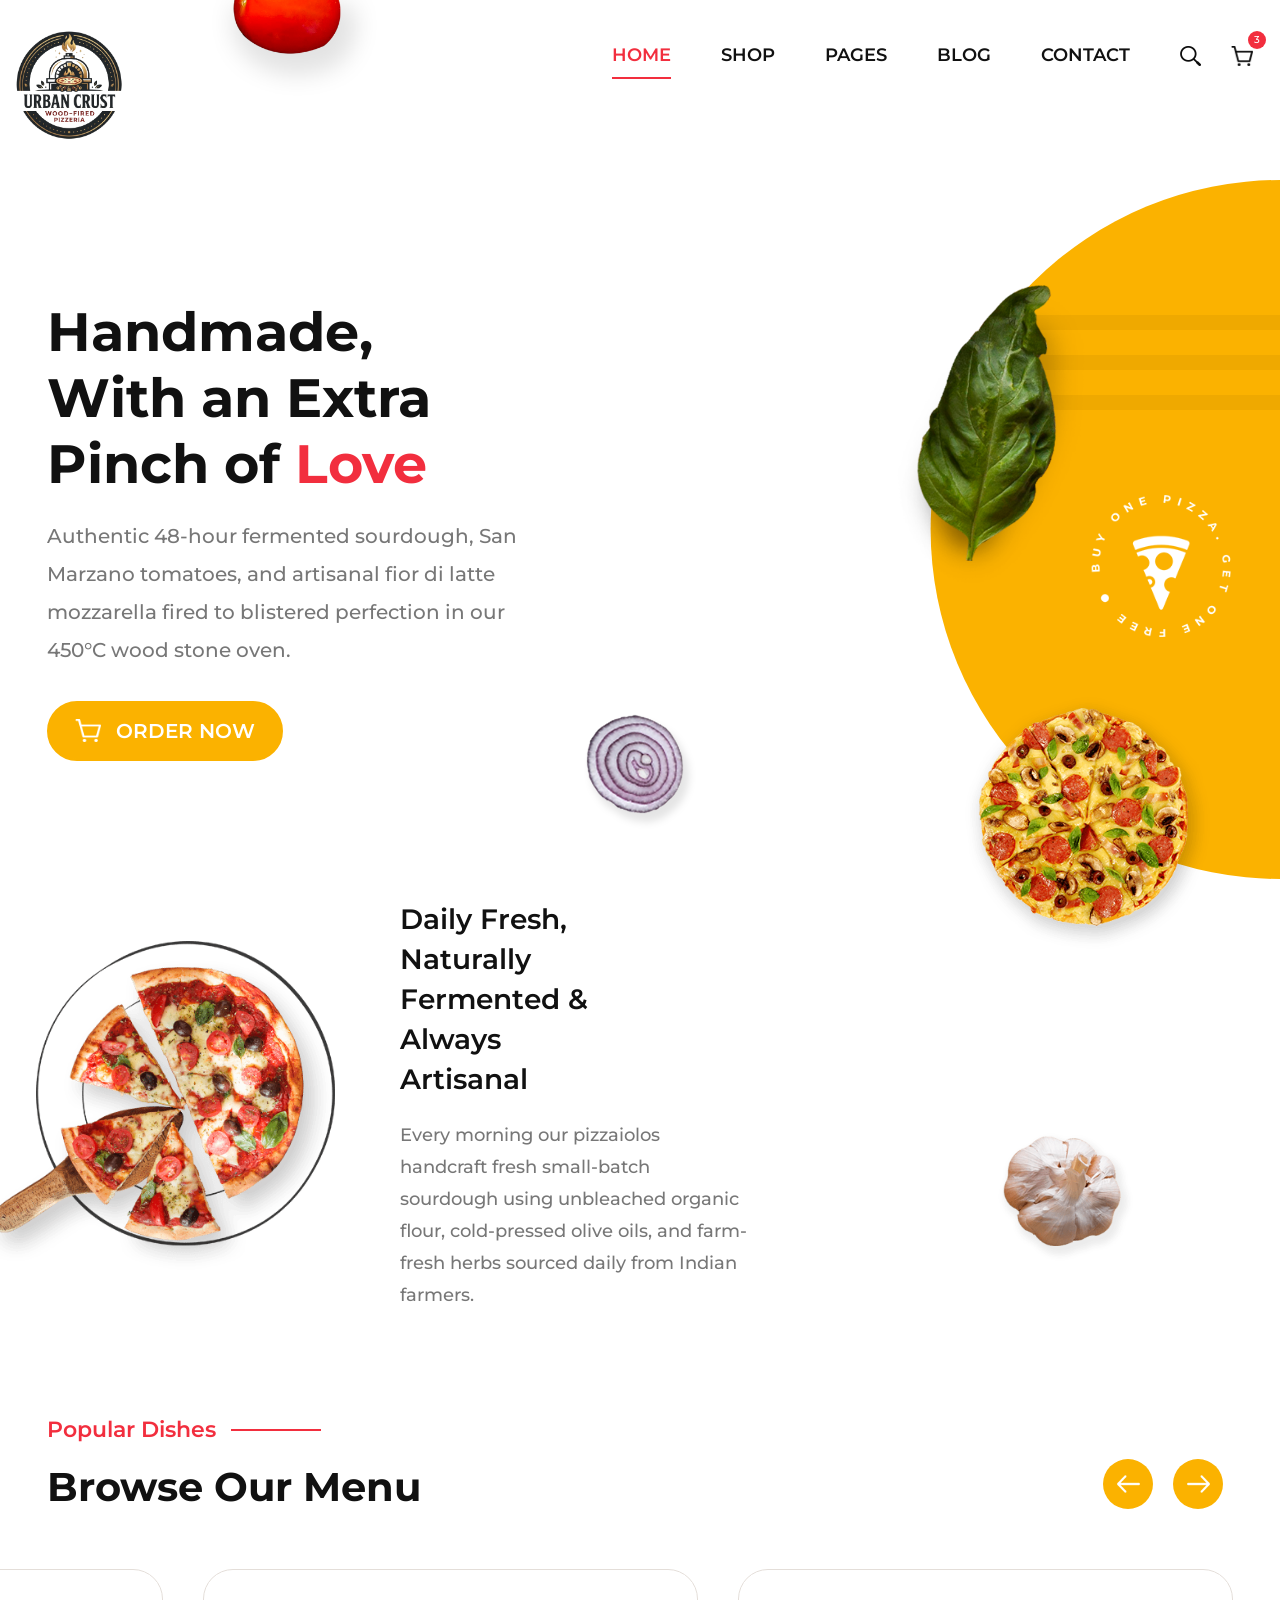
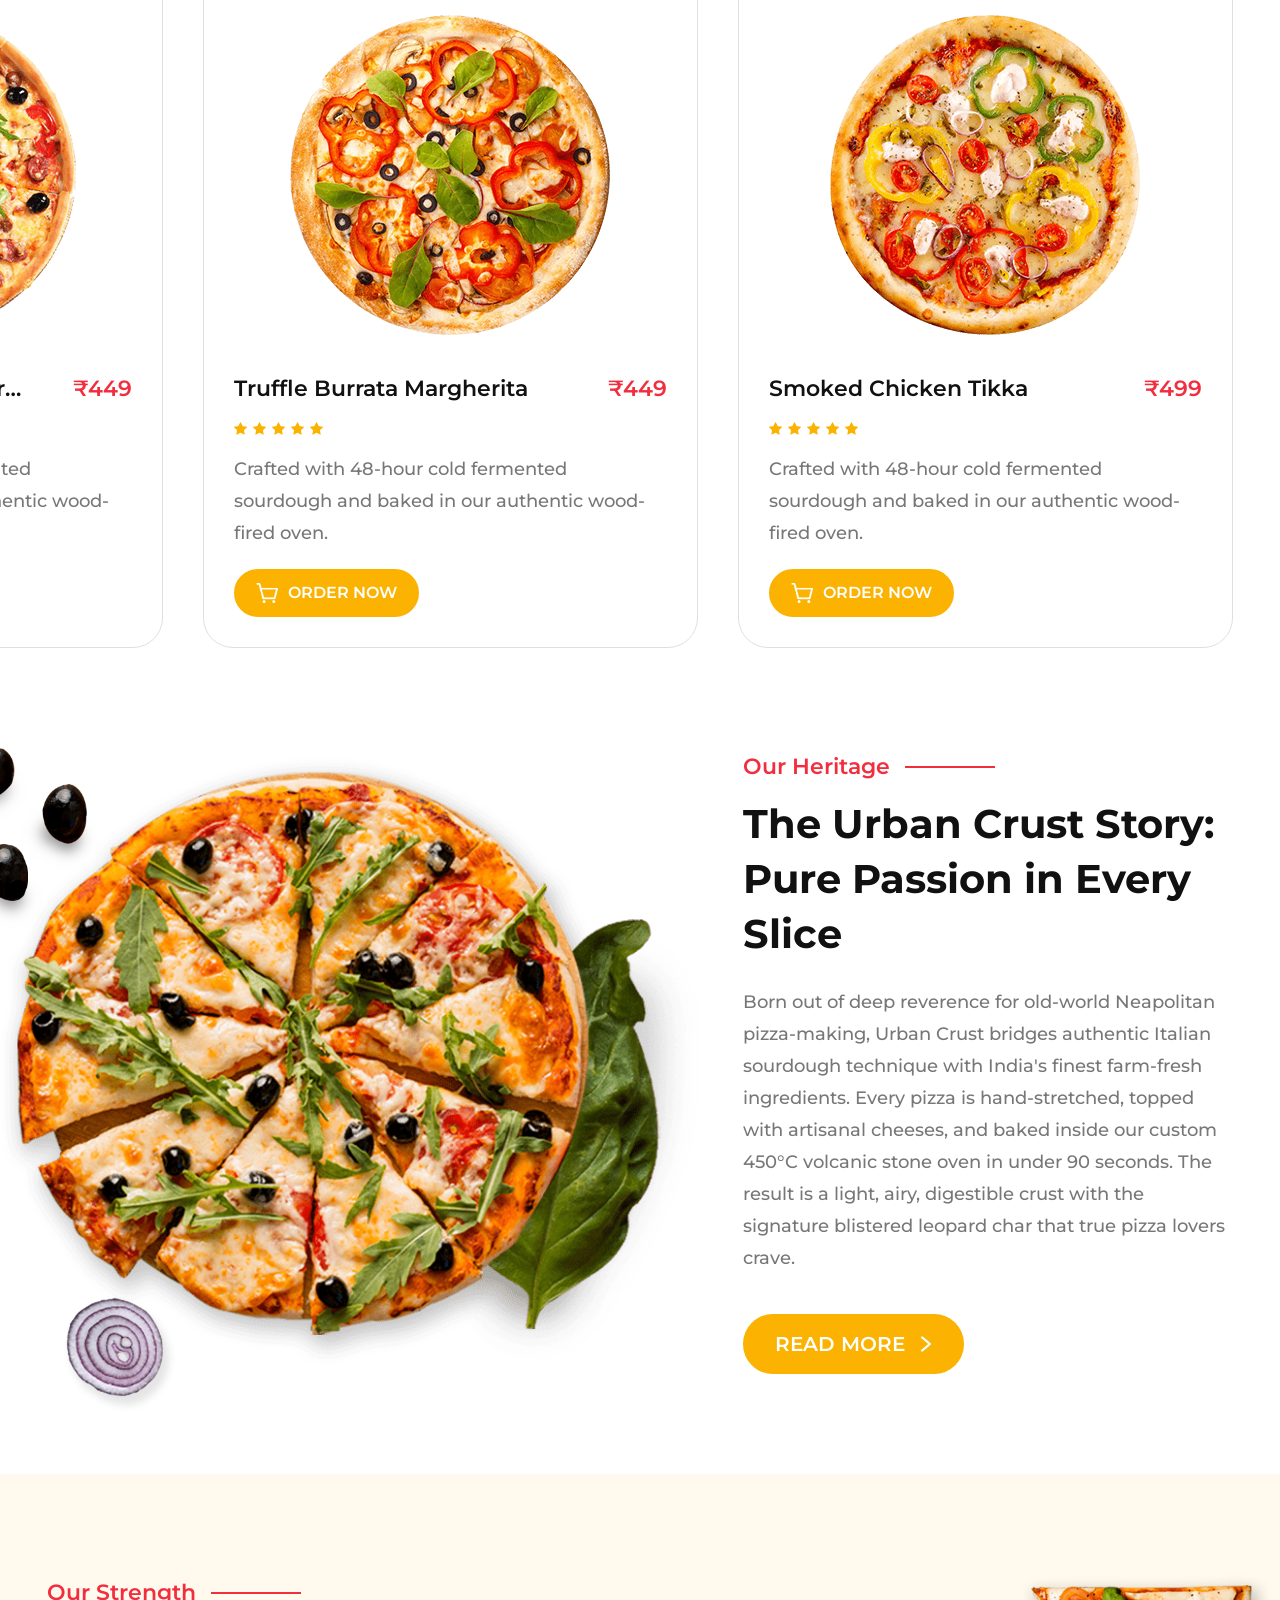
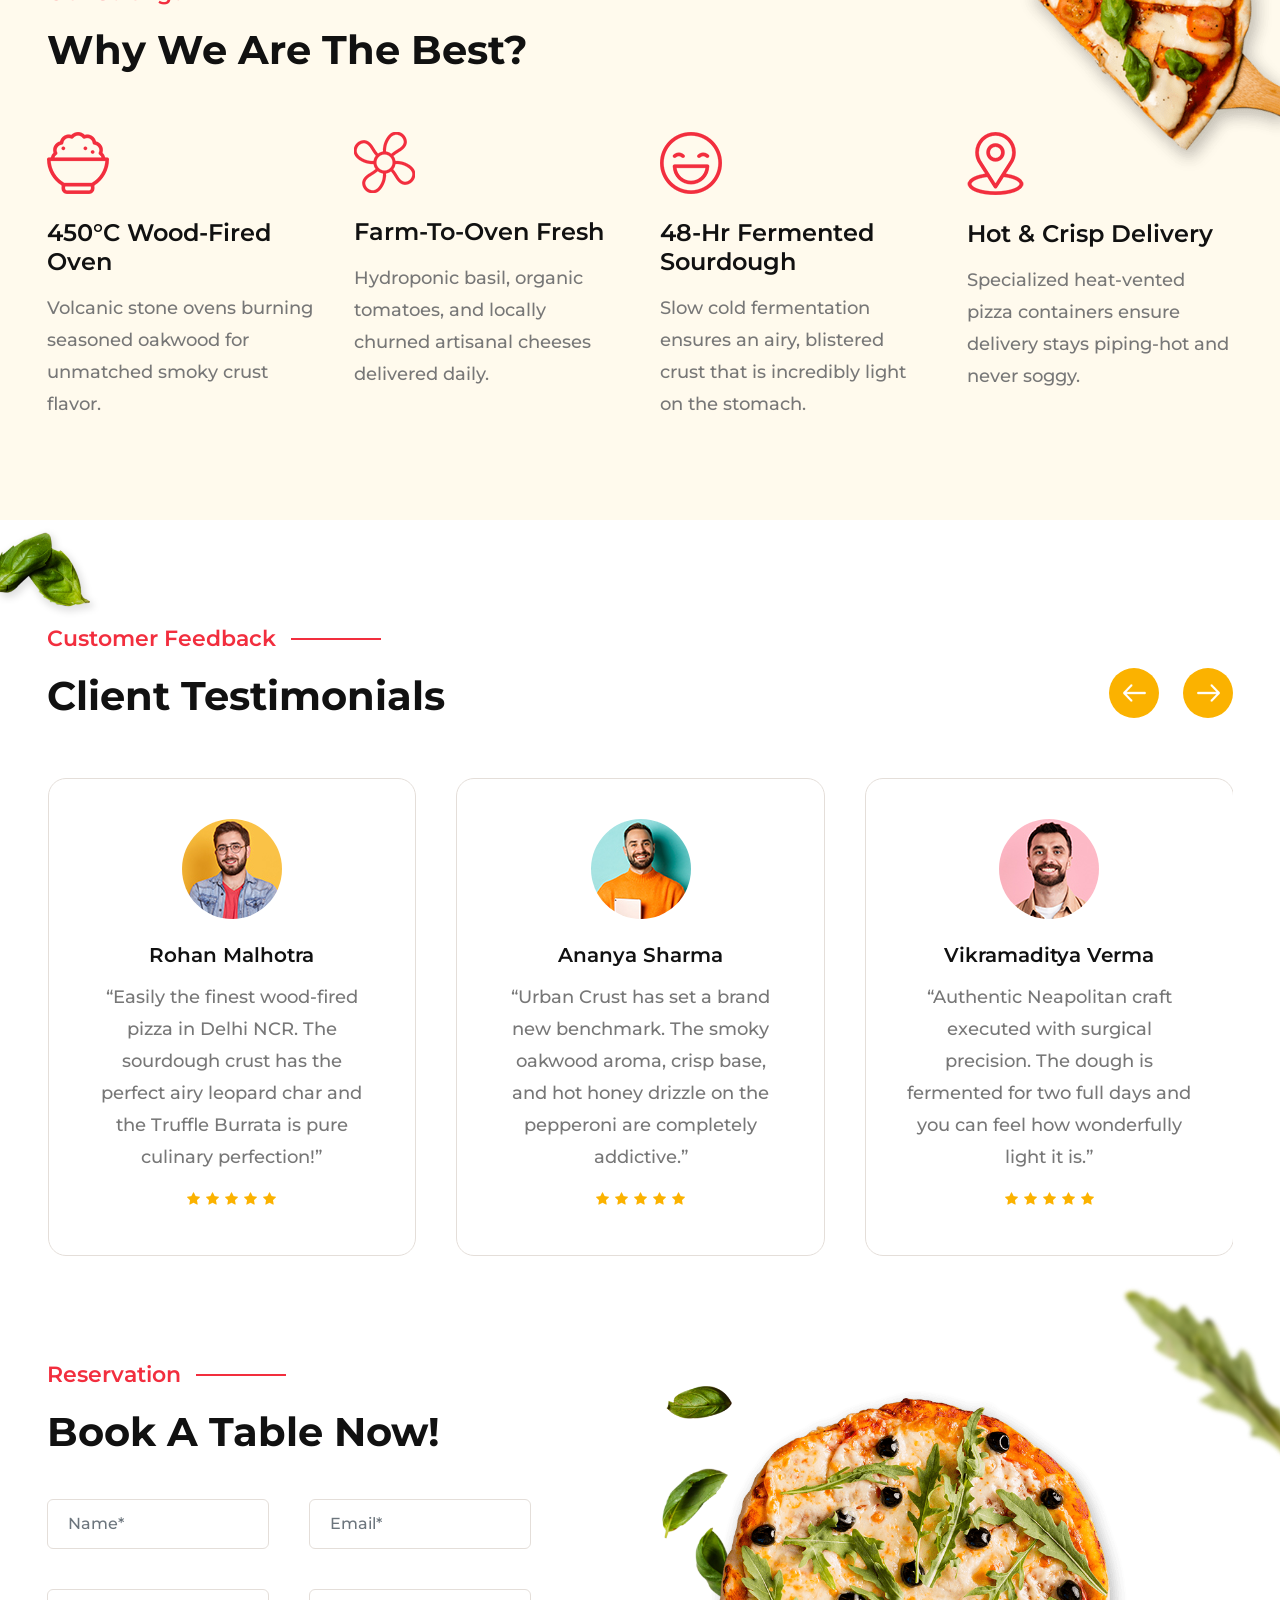
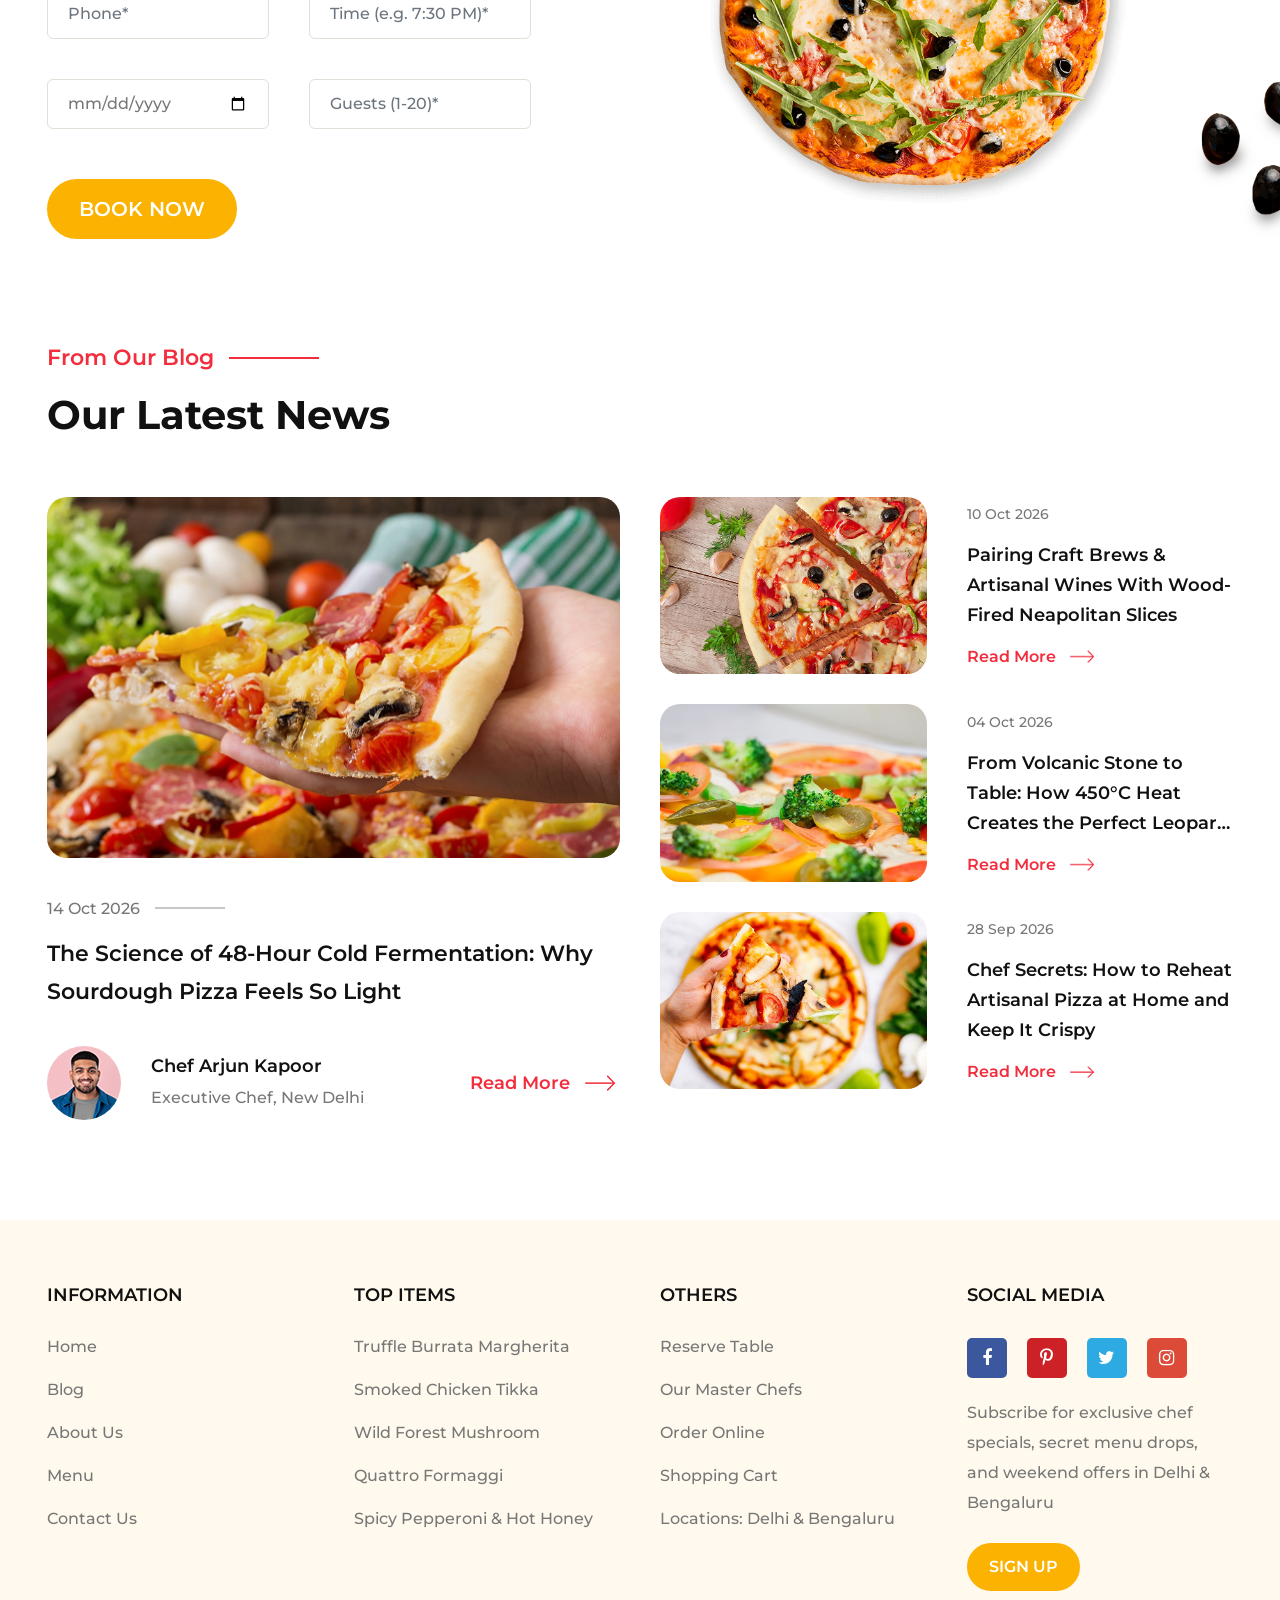
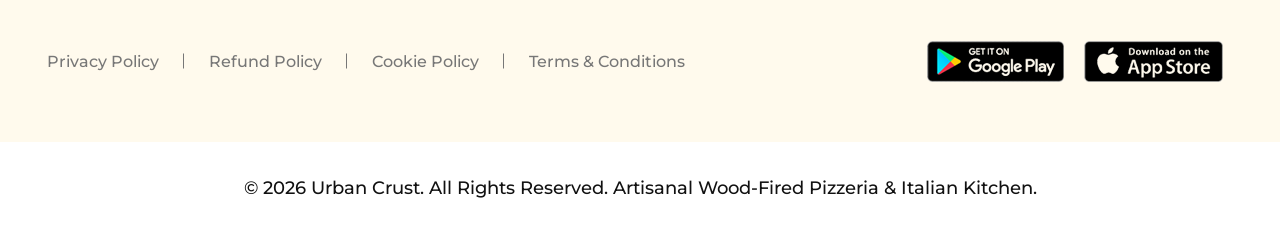
==== commit 03f14ed0: "feat: enhance website metadata, improve content, and add sitemap, deployment configs, and custom scr" ====
--- a/index.html
+++ b/index.html
@@ -5,7 +5,14 @@
 	<!-- Basic Page Needs -->
 	<title>Urban Crust | Artisanal Wood-Fired Pizzeria & Italian Kitchen</title>
 	<meta charset="utf-8">
-    <meta name="viewport" content="width=device-width, initial-scale=1, maximum-scale=1">
+    <meta name="viewport" content="width=device-width, initial-scale=1.0">
+    <meta name="description" content="Urban Crust brings artisanal, 48-hour cold-fermented wood-fired Neapolitan pizzas, craft starters, handmade pastas, and Italian desserts to life in Delhi & Bengaluru.">
+    <meta name="theme-color" content="#d93b1e">
+    <meta property="og:title" content="Urban Crust | Artisanal Wood-Fired Pizzeria & Italian Kitchen">
+    <meta property="og:description" content="Urban Crust brings artisanal, 48-hour cold-fermented wood-fired Neapolitan pizzas, craft starters, handmade pastas, and Italian desserts to life in Delhi & Bengaluru.">
+    <meta property="og:type" content="website">
+    <meta property="og:image" content="images/banner-img-1.png">
+
 
     <!-- CSS -->
     <link type="image/x-icon" href="images/favicon.png" rel="icon">
@@ -544,7 +551,7 @@
 				<div class="testimonials-slider owl-carousel wow fadeInUp">
 					<div class="testimonial-box">
 						<div class="client-image">
-							<img src="images/client-1.jpg" alt="Johan Doe">
+							<img src="images/client-1.jpg" alt="Rohan Malhotra">
 						</div>
 						<div class="client-info">
 							<div class="client-name">Rohan Malhotra</div>
@@ -564,7 +571,7 @@
 					</div>
 					<div class="testimonial-box">
 						<div class="client-image">
-							<img src="images/client-2.jpg" alt="Alex Saanu">
+							<img src="images/client-2.jpg" alt="Ananya Sharma">
 						</div>
 						<div class="client-info">
 							<div class="client-name">Ananya Sharma</div>
@@ -584,7 +591,7 @@
 					</div>
 					<div class="testimonial-box">
 						<div class="client-image">
-							<img src="images/client-3.jpg" alt="Jona Leoner">
+							<img src="images/client-3.jpg" alt="Vikramaditya Verma">
 						</div>
 						<div class="client-info">
 							<div class="client-name">Vikramaditya Verma</div>
@@ -604,7 +611,7 @@
 					</div>
 					<div class="testimonial-box">
 						<div class="client-image">
-							<img src="images/client-4.jpg" alt="Takar Bowa">
+							<img src="images/client-4.jpg" alt="Pooja Iyer">
 						</div>
 						<div class="client-info">
 							<div class="client-name">Pooja Iyer</div>
@@ -624,7 +631,7 @@
 					</div>
 					<div class="testimonial-box">
 						<div class="client-image">
-							<img src="images/client-1.jpg" alt="Johan Doe">
+							<img src="images/client-1.jpg" alt="Rohan Malhotra">
 						</div>
 						<div class="client-info">
 							<div class="client-name">Rohan Malhotra</div>
@@ -644,7 +651,7 @@
 					</div>
 					<div class="testimonial-box">
 						<div class="client-image">
-							<img src="images/client-2.jpg" alt="Alex Saanu">
+							<img src="images/client-2.jpg" alt="Ananya Sharma">
 						</div>
 						<div class="client-info">
 							<div class="client-name">Ananya Sharma</div>
@@ -664,7 +671,7 @@
 					</div>
 					<div class="testimonial-box">
 						<div class="client-image">
-							<img src="images/client-3.jpg" alt="Jona Leoner">
+							<img src="images/client-3.jpg" alt="Vikramaditya Verma">
 						</div>
 						<div class="client-info">
 							<div class="client-name">Vikramaditya Verma</div>
@@ -684,7 +691,7 @@
 					</div>
 					<div class="testimonial-box">
 						<div class="client-image">
-							<img src="images/client-4.jpg" alt="Takar Bowa">
+							<img src="images/client-4.jpg" alt="Pooja Iyer">
 						</div>
 						<div class="client-info">
 							<div class="client-name">Pooja Iyer</div>
@@ -720,32 +727,32 @@
 						<div class="row">
 							<div class="col-xl-6 col-lg-6 col-md-6">
 								<div class="form-group">
-									<input type="text" name="text" class="form-control" placeholder="Name*" required>
+									<input type="text" name="name" class="form-control" placeholder="Name*" aria-label="Full Name" required>
 								</div>
 							</div>
 							<div class="col-xl-6 col-lg-6 col-md-6">
 								<div class="form-group">
-									<input type="text" name="text" class="form-control" placeholder="Email*" required>
+									<input type="email" name="email" class="form-control" placeholder="Email*" aria-label="Email Address" required>
 								</div>
 							</div>
 							<div class="col-xl-6 col-lg-6 col-md-6">
 								<div class="form-group">
-									<input type="text" name="text" class="form-control" placeholder="Phone*" required>
+									<input type="tel" name="phone" class="form-control" placeholder="Phone*" aria-label="Phone Number" required>
 								</div>
 							</div>
 							<div class="col-xl-6 col-lg-6 col-md-6">
 								<div class="form-group">
-									<input type="text" name="text" class="form-control" placeholder="Time*" required>
+									<input type="text" name="time" class="form-control" placeholder="Time (e.g. 7:30 PM)*" aria-label="Reservation Time" required>
 								</div>
 							</div>
 							<div class="col-xl-6 col-lg-6 col-md-6">
 								<div class="form-group">
-									<input type="text" name="text" class="form-control" placeholder="Date*" required>
+									<input type="date" name="date" class="form-control" placeholder="Date*" aria-label="Reservation Date" required>
 								</div>
 							</div>
 							<div class="col-xl-6 col-lg-6 col-md-6">
 								<div class="form-group">
-									<input type="text" name="text" class="form-control" placeholder="Guest*" required>
+									<input type="number" name="guest" min="1" max="20" class="form-control" placeholder="Guests (1-20)*" aria-label="Number of Guests" required>
 								</div>
 							</div>
 							<div class="form-button">
@@ -807,9 +814,6 @@
 											</div>
 										</div>
 									</div>
-											</div>
-										</div>
-									</div>
 									<div class="read-link">
 										<a href="blog-detail.html" class="read-more">Read More <img src="images/right-arrow-red.png" alt="Right Arrow"></a>
 									</div>
@@ -941,7 +945,7 @@
 							<div class="col-xl-4 col-lg-3 col-md-12 wow fadeInRight">
 								<ul class="app-list">
 									<li><a href="#"><img src="images/google-play.png" alt="Google Play"></a></li>
-									<li><a href="#"><img src="images/app-stor.png" alt="App Stor"></a></li>
+									<li><a href="#"><img src="images/app-stor.png" alt="App Store"></a></li>
 								</ul>
 							</div>
 						</div>
@@ -966,7 +970,7 @@
 		<div class="search-form">
 			<button class="close"></button>
 			<form>
-				<input type="text" name="search" placeholder="What are you looking for?" class="search-input">
+				<input type="text" name="search" placeholder="What are you looking for?" class="search-input" aria-label="Search Pizzeria">
 				<button type="submit"><img src="images/search-icon-white.png" alt="Search Icon"></button>
 			</form>
 		</div>
--- a/css/style.css
+++ b/css/style.css
@@ -3680,6 +3680,13 @@
   height: 100%;
   -webkit-transition: all 400ms ease;
   transition: all 400ms ease;
+  pointer-events: none;
+}
+
+@media (max-width: 991px) {
+  header .header-vacter {
+    display: none !important;
+  }
 }
 
 header .container-big {
@@ -4402,13 +4409,13 @@
 }
 
 .sidemenu-close span::before {
-  -webkit-transform: translate(-50%) rotate(45deg);
-          transform: translate(-50%) rotate(45deg);
+  -webkit-transform: translate(-50%, -50%) rotate(45deg);
+          transform: translate(-50%, -50%) rotate(45deg);
 }
 
 .sidemenu-close span::after {
-  -webkit-transform: translate(-50%) rotate(-45deg);
-          transform: translate(-50%) rotate(-45deg);
+  -webkit-transform: translate(-50%, -50%) rotate(-45deg);
+          transform: translate(-50%, -50%) rotate(-45deg);
 }
 
 .sidemenu-close span::before, .sidemenu-close span::after {
@@ -7864,4 +7871,107 @@
     right: 30px;
   }
 }
+
+/*----- Urban Crust Accessibility & Interactive Feedback Enhancements -----*/
+a:focus-visible, button:focus-visible, input:focus-visible, select:focus-visible, textarea:focus-visible {
+  outline: 2px solid #fbb200 !important;
+  outline-offset: 2px !important;
+}
+
+.uc-toast-container {
+  position: fixed;
+  bottom: 25px;
+  right: 25px;
+  z-index: 99999;
+  display: flex;
+  flex-direction: column;
+  gap: 12px;
+  pointer-events: none;
+}
+
+.uc-toast {
+  background: #111111;
+  color: #ffffff;
+  padding: 14px 22px;
+  border-radius: 8px;
+  box-shadow: 0 10px 30px rgba(0, 0, 0, 0.25);
+  display: flex;
+  align-items: center;
+  gap: 12px;
+  font-size: 14px;
+  font-weight: 500;
+  max-width: 380px;
+  pointer-events: auto;
+  border-left: 4px solid #fbb200;
+  transform: translateY(20px);
+  opacity: 0;
+  transition: all 300ms cubic-bezier(0.25, 0.8, 0.25, 1);
+}
+
+.uc-toast.show {
+  transform: translateY(0);
+  opacity: 1;
+}
+
+.uc-toast.success {
+  border-left-color: #27ae60;
+}
+
+.uc-toast.info {
+  border-left-color: #fbb200;
+}
+
+.uc-toast.alert {
+  border-left-color: #e31c25;
+}
+
+.uc-toast i {
+  font-size: 18px;
+  color: #fbb200;
+}
+
+.uc-toast.success i {
+  color: #27ae60;
+}
+
+.form-feedback-alert {
+  display: none;
+  background: #fdf8eb;
+  border: 1px solid #fbb200;
+  border-radius: 8px;
+  padding: 18px 22px;
+  margin-bottom: 25px;
+  color: #111111;
+}
+
+.form-feedback-alert h5 {
+  font-size: 18px;
+  font-weight: 700;
+  color: #111111;
+  margin-bottom: 8px;
+  display: flex;
+  align-items: center;
+  gap: 10px;
+}
+
+.form-feedback-alert h5 i {
+  color: #27ae60;
+}
+
+.form-feedback-alert p {
+  margin: 0;
+  font-size: 14px;
+  line-height: 1.6;
+  color: #555555;
+}
+
+.form-feedback-alert .demo-note {
+  margin-top: 10px;
+  font-size: 12px;
+  color: #888888;
+  font-style: italic;
+  border-top: 1px dashed #e4ded9;
+  padding-top: 8px;
+}
+
 /*# sourceMappingURL=style.css.map */
